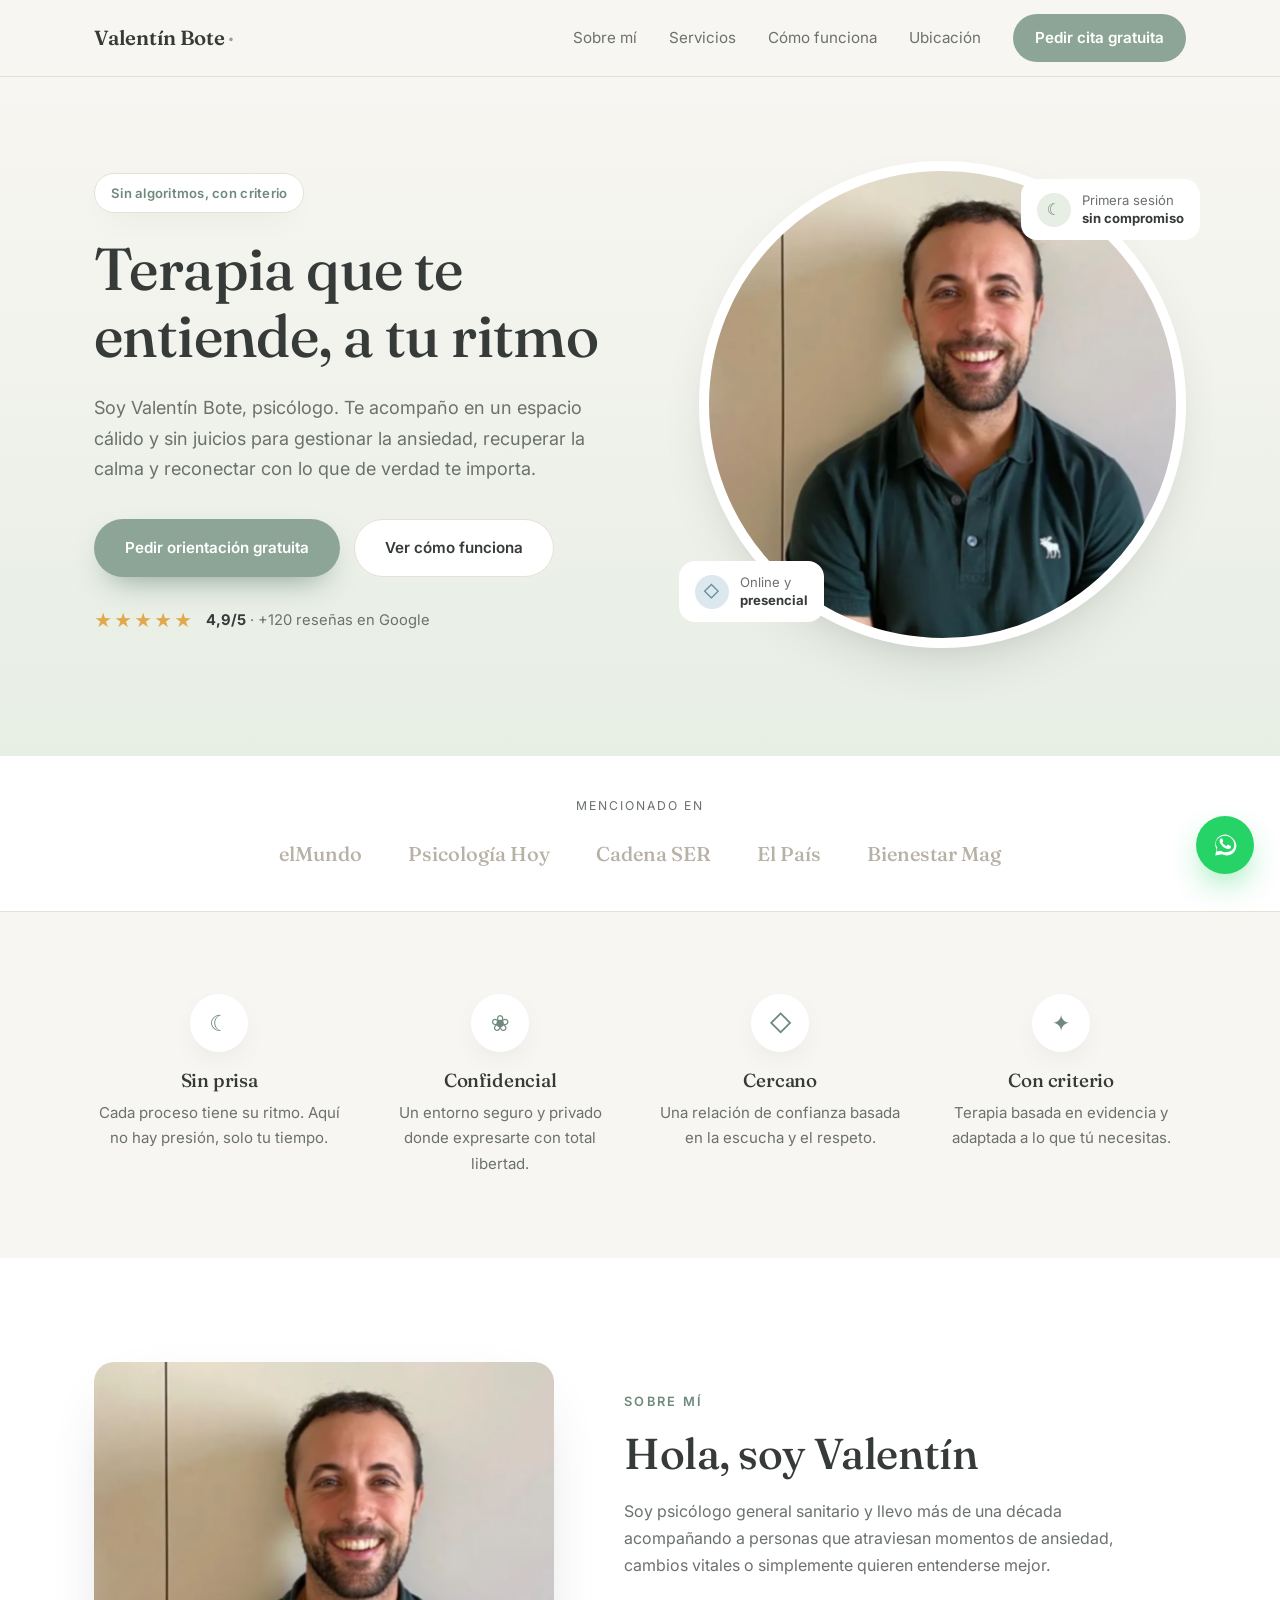
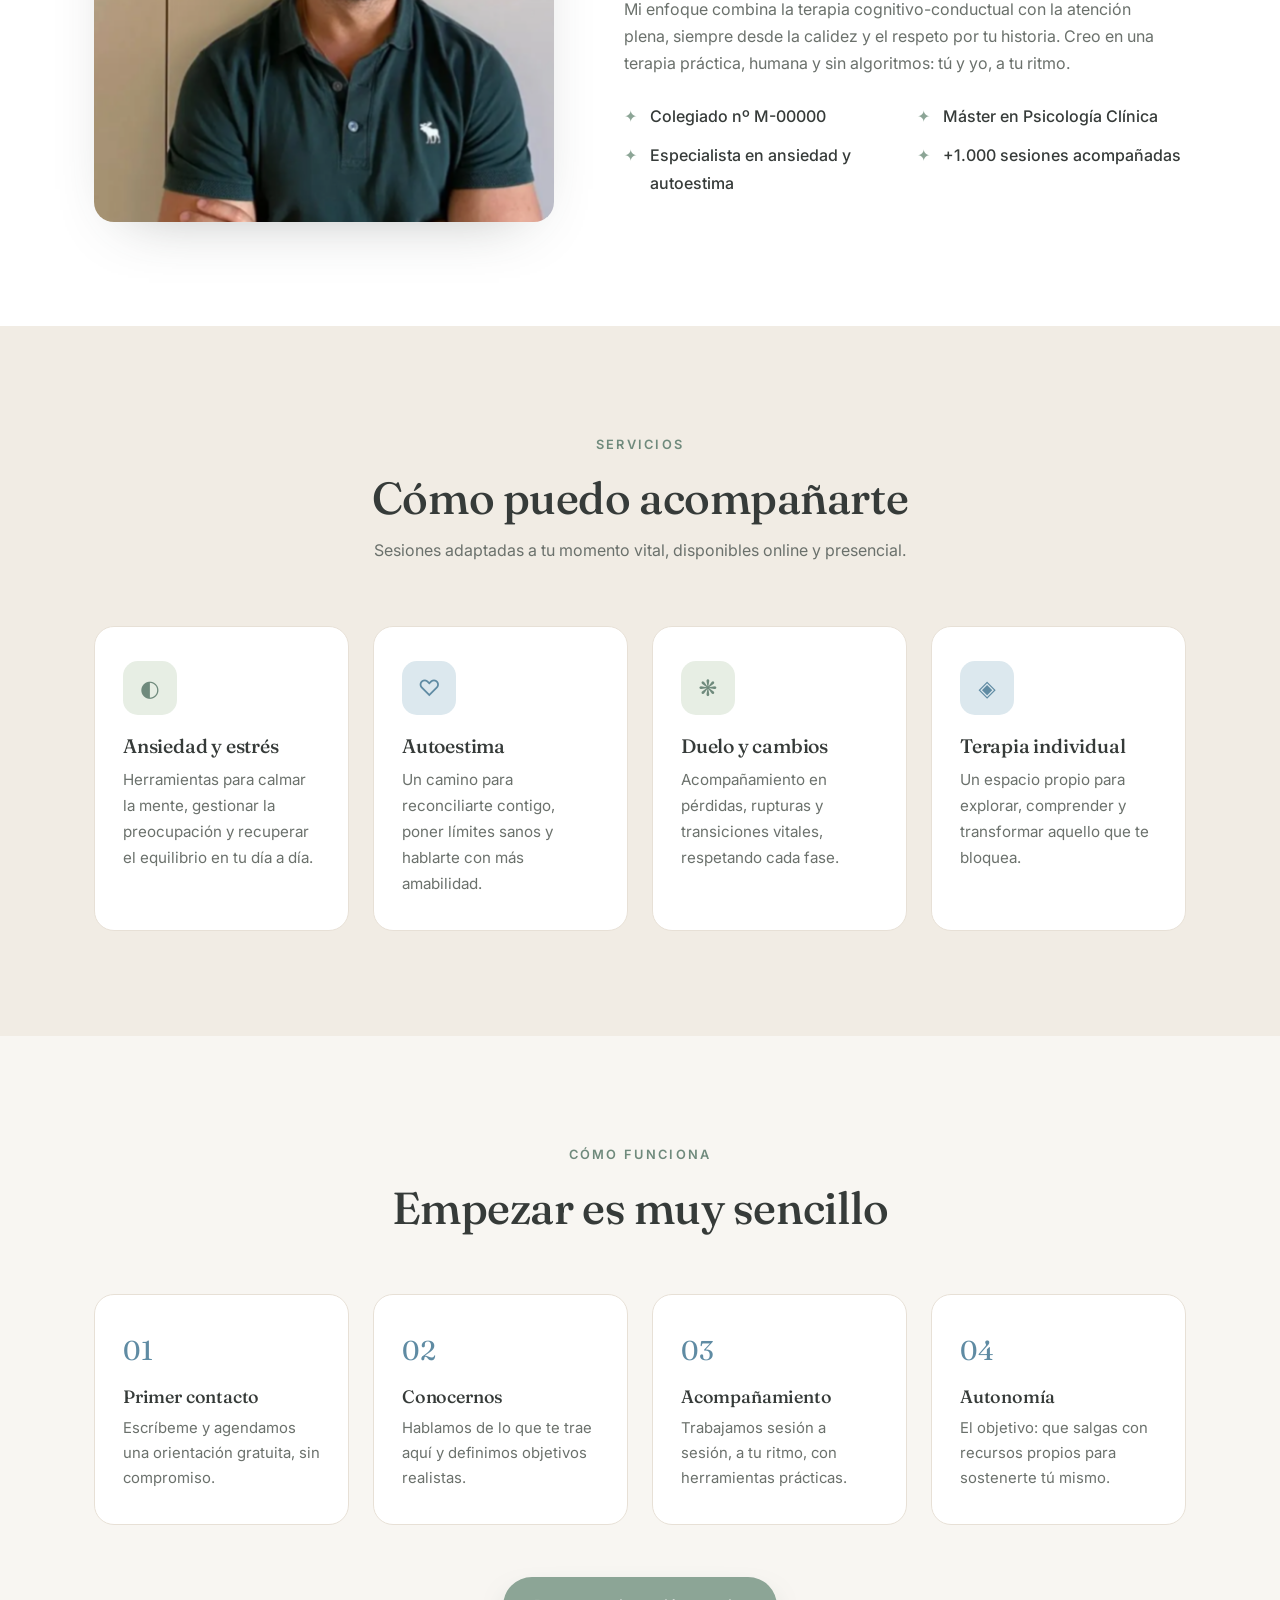
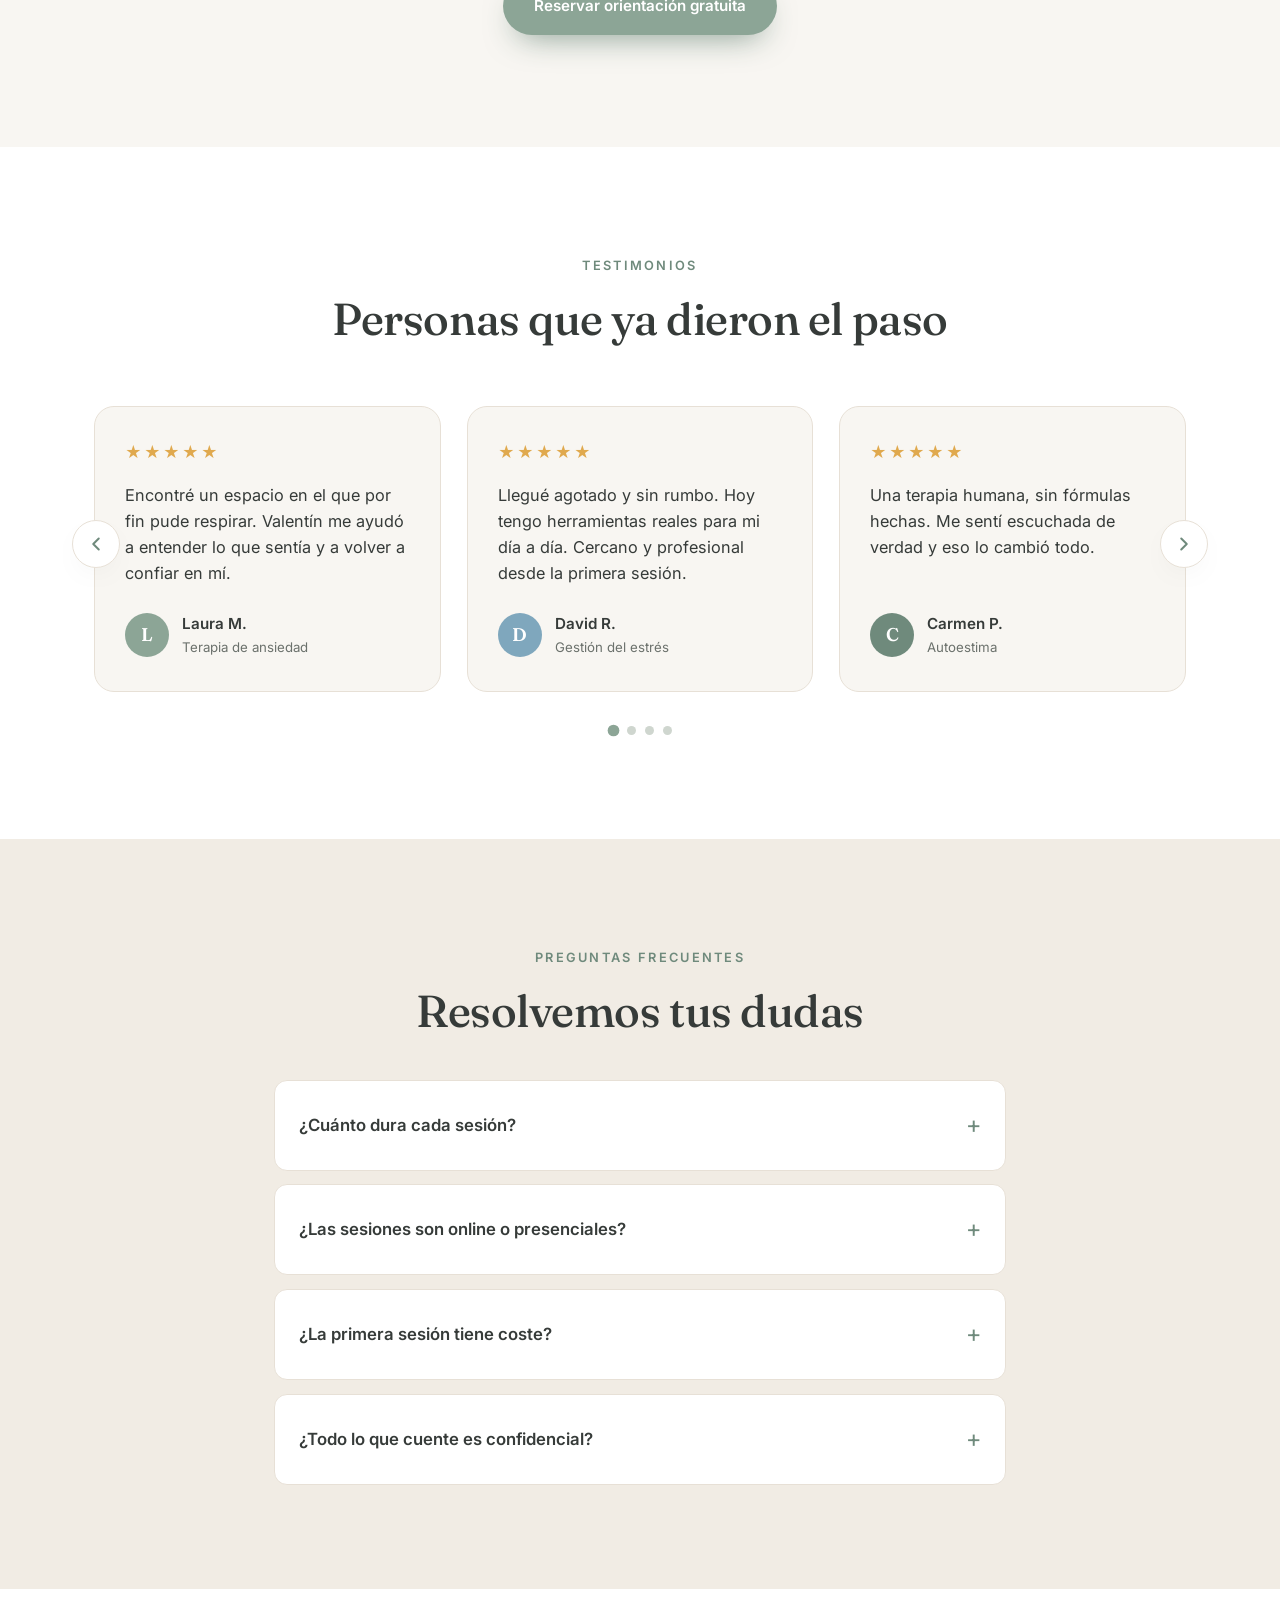
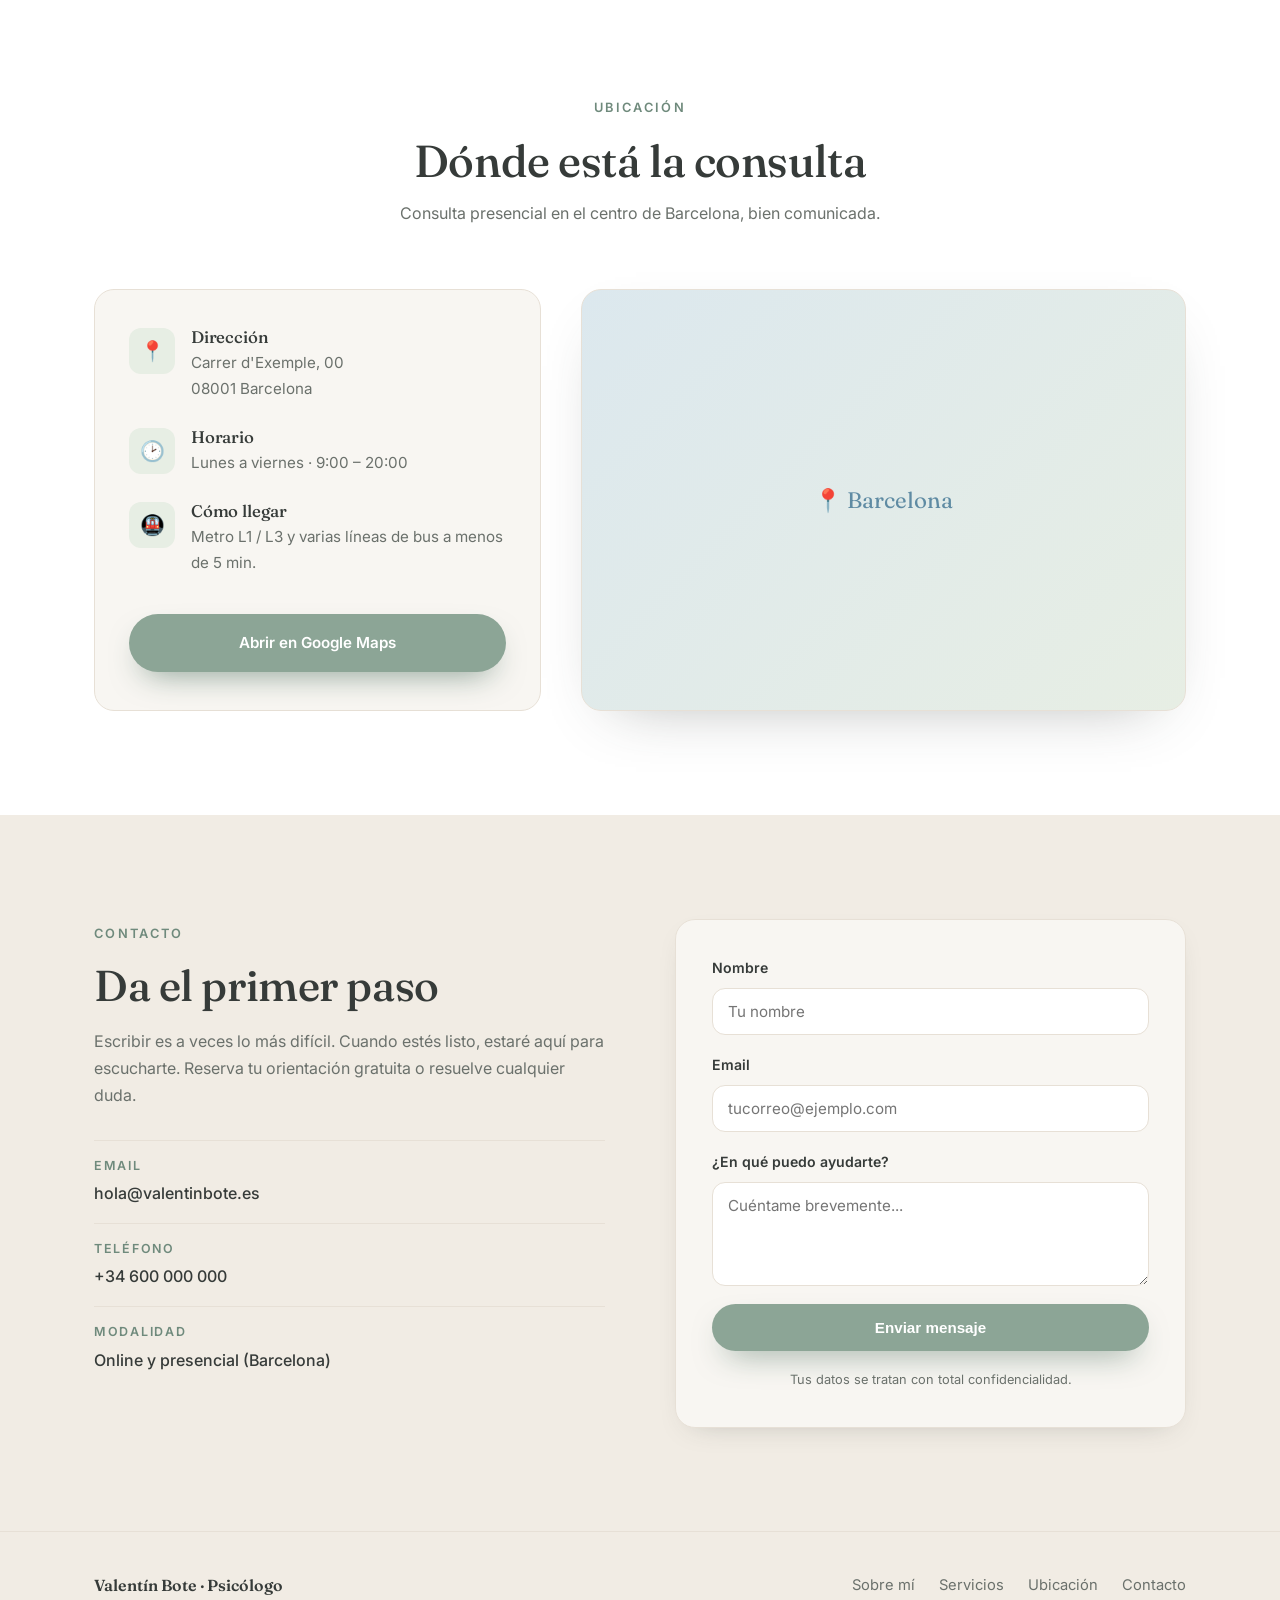
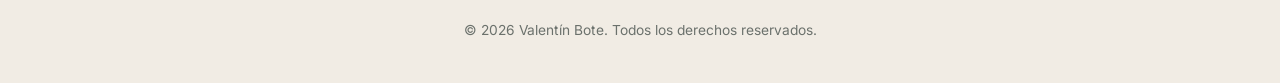
==== index.html @ 1ca92810 "Web de Valentin Bote (psicologo) - version responsive" ====
<!DOCTYPE html>
<html lang="es">
<head>
  <meta charset="UTF-8" />
  <meta name="viewport" content="width=device-width, initial-scale=1.0" />
  <title>Valentín Bote · Psicólogo</title>
  <meta name="description" content="Valentín Bote, psicólogo. Acompañamiento psicológico cálido, humano y sin algoritmos: terapia individual, ansiedad, autoestima y bienestar emocional. Online y presencial." />
  <link rel="preconnect" href="https://fonts.googleapis.com" />
  <link rel="preconnect" href="https://fonts.gstatic.com" crossorigin />
  <link href="https://fonts.googleapis.com/css2?family=Fraunces:opsz,wght@9..144,400;9..144,500;9..144,600&family=Inter:wght@300;400;500;600;700&display=swap" rel="stylesheet" />
  <link rel="stylesheet" href="styles.css" />
</head>
<body>

  <!-- ===== Navegación ===== -->
  <header class="nav">
    <div class="container nav__inner">
      <a href="#inicio" class="nav__logo">Valentín&nbsp;Bote<span>·</span></a>
      <nav class="nav__links" id="navLinks" aria-label="Navegación principal">
        <a href="#sobre-mi">Sobre mí</a>
        <a href="#servicios">Servicios</a>
        <a href="#proceso">Cómo funciona</a>
        <a href="#ubicacion">Ubicación</a>
        <a href="#contacto" class="nav__cta">Pedir cita gratuita</a>
      </nav>
      <button class="nav__toggle" id="navToggle" aria-label="Abrir menú" aria-expanded="false" aria-controls="navLinks">
        <span></span><span></span><span></span>
      </button>
    </div>
  </header>

  <main>

    <!-- ===== Hero ===== -->
    <section class="hero" id="inicio">
      <div class="container hero__inner">
        <div class="hero__text">
          <span class="pill">Sin algoritmos, con criterio</span>
          <h1>Terapia que te entiende, a tu ritmo</h1>
          <p class="lead">
            Soy Valentín Bote, psicólogo. Te acompaño en un espacio cálido y sin
            juicios para gestionar la ansiedad, recuperar la calma y reconectar
            con lo que de verdad te importa.
          </p>
          <div class="hero__actions">
            <a href="#contacto" class="btn btn--primary">Pedir orientación gratuita</a>
            <a href="#proceso" class="btn btn--ghost">Ver cómo funciona</a>
          </div>

          <div class="trust">
            <div class="trust__stars" aria-label="Valoración 5 sobre 5 en Google">
              ★★★★★
            </div>
            <p class="trust__text"><strong>4,9/5</strong> · +120 reseñas en Google</p>
          </div>
        </div>

        <div class="hero__media">
          <div class="hero__photo" role="img" aria-label="Retrato de Valentín Bote, psicólogo"></div>
          <div class="hero__card hero__card--top">
            <span class="hero__card-icon">☾</span>
            <span>Primera sesión<br /><strong>sin compromiso</strong></span>
          </div>
          <div class="hero__card hero__card--bottom">
            <span class="hero__card-icon">◇</span>
            <span>Online y<br /><strong>presencial</strong></span>
          </div>
        </div>
      </div>
    </section>

    <!-- ===== Barra de confianza ===== -->
    <section class="logos">
      <div class="container">
        <p class="logos__label">Mencionado en</p>
        <div class="logos__row" aria-label="Medios (provisional)">
          <span>elMundo</span>
          <span>Psicología&nbsp;Hoy</span>
          <span>Cadena&nbsp;SER</span>
          <span>El&nbsp;País</span>
          <span>Bienestar&nbsp;Mag</span>
        </div>
      </div>
    </section>

    <!-- ===== Valores ===== -->
    <section class="values">
      <div class="container values__grid">
        <div class="value">
          <span class="value__icon" aria-hidden="true">☾</span>
          <h3>Sin prisa</h3>
          <p>Cada proceso tiene su ritmo. Aquí no hay presión, solo tu tiempo.</p>
        </div>
        <div class="value">
          <span class="value__icon" aria-hidden="true">❀</span>
          <h3>Confidencial</h3>
          <p>Un entorno seguro y privado donde expresarte con total libertad.</p>
        </div>
        <div class="value">
          <span class="value__icon" aria-hidden="true">◇</span>
          <h3>Cercano</h3>
          <p>Una relación de confianza basada en la escucha y el respeto.</p>
        </div>
        <div class="value">
          <span class="value__icon" aria-hidden="true">✦</span>
          <h3>Con criterio</h3>
          <p>Terapia basada en evidencia y adaptada a lo que tú necesitas.</p>
        </div>
      </div>
    </section>

    <!-- ===== Sobre mí ===== -->
    <section class="about section" id="sobre-mi">
      <div class="container about__inner">
        <div class="about__media">
          <div class="about__photo" role="img" aria-label="Foto de Valentín Bote, psicólogo"></div>
        </div>
        <div class="about__text">
          <span class="eyebrow">Sobre mí</span>
          <h2>Hola, soy Valentín</h2>
          <p>
            Soy psicólogo general sanitario y llevo más de una década acompañando
            a personas que atraviesan momentos de ansiedad, cambios vitales o
            simplemente quieren entenderse mejor.
          </p>
          <p>
            Mi enfoque combina la terapia cognitivo-conductual con la atención
            plena, siempre desde la calidez y el respeto por tu historia. Creo en
            una terapia práctica, humana y sin algoritmos: tú y yo, a tu ritmo.
          </p>
          <ul class="about__creds">
            <li>Colegiado nº M-00000</li>
            <li>Máster en Psicología Clínica</li>
            <li>Especialista en ansiedad y autoestima</li>
            <li>+1.000 sesiones acompañadas</li>
          </ul>
        </div>
      </div>
    </section>

    <!-- ===== Servicios ===== -->
    <section class="services section" id="servicios">
      <div class="container">
        <div class="section__head">
          <span class="eyebrow">Servicios</span>
          <h2>Cómo puedo acompañarte</h2>
          <p class="section__sub">
            Sesiones adaptadas a tu momento vital, disponibles online y presencial.
          </p>
        </div>

        <div class="services__grid">
          <article class="card">
            <span class="card__icon" aria-hidden="true">◐</span>
            <h3>Ansiedad y estrés</h3>
            <p>Herramientas para calmar la mente, gestionar la preocupación y recuperar el equilibrio en tu día a día.</p>
          </article>
          <article class="card">
            <span class="card__icon" aria-hidden="true">♡</span>
            <h3>Autoestima</h3>
            <p>Un camino para reconciliarte contigo, poner límites sanos y hablarte con más amabilidad.</p>
          </article>
          <article class="card">
            <span class="card__icon" aria-hidden="true">❋</span>
            <h3>Duelo y cambios</h3>
            <p>Acompañamiento en pérdidas, rupturas y transiciones vitales, respetando cada fase.</p>
          </article>
          <article class="card">
            <span class="card__icon" aria-hidden="true">◈</span>
            <h3>Terapia individual</h3>
            <p>Un espacio propio para explorar, comprender y transformar aquello que te bloquea.</p>
          </article>
        </div>
      </div>
    </section>

    <!-- ===== Proceso ===== -->
    <section class="process section" id="proceso">
      <div class="container">
        <div class="section__head">
          <span class="eyebrow">Cómo funciona</span>
          <h2>Empezar es muy sencillo</h2>
        </div>
        <ol class="steps">
          <li class="step">
            <span class="step__num">01</span>
            <h3>Primer contacto</h3>
            <p>Escríbeme y agendamos una orientación gratuita, sin compromiso.</p>
          </li>
          <li class="step">
            <span class="step__num">02</span>
            <h3>Conocernos</h3>
            <p>Hablamos de lo que te trae aquí y definimos objetivos realistas.</p>
          </li>
          <li class="step">
            <span class="step__num">03</span>
            <h3>Acompañamiento</h3>
            <p>Trabajamos sesión a sesión, a tu ritmo, con herramientas prácticas.</p>
          </li>
          <li class="step">
            <span class="step__num">04</span>
            <h3>Autonomía</h3>
            <p>El objetivo: que salgas con recursos propios para sostenerte tú mismo.</p>
          </li>
        </ol>
        <div class="process__cta">
          <a href="#contacto" class="btn btn--primary">Reservar orientación gratuita</a>
        </div>
      </div>
    </section>

    <!-- ===== Testimonios ===== -->
    <section class="testimonials section" id="testimonios">
      <div class="container">
        <div class="section__head">
          <span class="eyebrow">Testimonios</span>
          <h2>Personas que ya dieron el paso</h2>
        </div>
        <div class="carousel" id="reviews">
          <button class="carousel__arrow carousel__arrow--prev" aria-label="Reseña anterior">
            <svg viewBox="0 0 24 24" width="22" height="22" fill="none" stroke="currentColor" stroke-width="2.2" stroke-linecap="round" stroke-linejoin="round"><path d="M15 18l-6-6 6-6"/></svg>
          </button>

          <div class="carousel__viewport">
            <div class="carousel__track" id="reviewsTrack">
              <figure class="quote-card">
                <div class="quote-card__stars">★★★★★</div>
                <blockquote>Encontré un espacio en el que por fin pude respirar. Valentín me ayudó a entender lo que sentía y a volver a confiar en mí.</blockquote>
                <figcaption>
                  <span class="avatar" aria-hidden="true">L</span>
                  <span>Laura M.<small>Terapia de ansiedad</small></span>
                </figcaption>
              </figure>
              <figure class="quote-card">
                <div class="quote-card__stars">★★★★★</div>
                <blockquote>Llegué agotado y sin rumbo. Hoy tengo herramientas reales para mi día a día. Cercano y profesional desde la primera sesión.</blockquote>
                <figcaption>
                  <span class="avatar" aria-hidden="true">D</span>
                  <span>David R.<small>Gestión del estrés</small></span>
                </figcaption>
              </figure>
              <figure class="quote-card">
                <div class="quote-card__stars">★★★★★</div>
                <blockquote>Una terapia humana, sin fórmulas hechas. Me sentí escuchada de verdad y eso lo cambió todo.</blockquote>
                <figcaption>
                  <span class="avatar" aria-hidden="true">C</span>
                  <span>Carmen P.<small>Autoestima</small></span>
                </figcaption>
              </figure>
              <figure class="quote-card">
                <div class="quote-card__stars">★★★★★</div>
                <blockquote>Después de meses dándole vueltas, por fin entendí de dónde venía mi malestar. Un trato muy cercano y sin juicios.</blockquote>
                <figcaption>
                  <span class="avatar" aria-hidden="true">M</span>
                  <span>Marta S.<small>Duelo y cambios</small></span>
                </figcaption>
              </figure>
              <figure class="quote-card">
                <div class="quote-card__stars">★★★★★</div>
                <blockquote>Valentín me dio herramientas concretas para gestionar la ansiedad en el trabajo. Noté el cambio en pocas semanas.</blockquote>
                <figcaption>
                  <span class="avatar" aria-hidden="true">J</span>
                  <span>Javier T.<small>Ansiedad laboral</small></span>
                </figcaption>
              </figure>
              <figure class="quote-card">
                <div class="quote-card__stars">★★★★★</div>
                <blockquote>Recomendable al 100%. Profesional, empático y muy claro. Salgo de cada sesión con algo útil en lo que trabajar.</blockquote>
                <figcaption>
                  <span class="avatar" aria-hidden="true">N</span>
                  <span>Nuria B.<small>Autoestima</small></span>
                </figcaption>
              </figure>
            </div>
          </div>

          <button class="carousel__arrow carousel__arrow--next" aria-label="Reseña siguiente">
            <svg viewBox="0 0 24 24" width="22" height="22" fill="none" stroke="currentColor" stroke-width="2.2" stroke-linecap="round" stroke-linejoin="round"><path d="M9 18l6-6-6-6"/></svg>
          </button>

          <div class="carousel__dots" id="reviewsDots" aria-hidden="true"></div>
        </div>
      </div>
    </section>

    <!-- ===== FAQ ===== -->
    <section class="faq section" id="faq">
      <div class="container faq__inner">
        <div class="section__head faq__head">
          <span class="eyebrow">Preguntas frecuentes</span>
          <h2>Resolvemos tus dudas</h2>
        </div>
        <div class="faq__list">
          <details class="faq__item">
            <summary>¿Cuánto dura cada sesión?</summary>
            <p>Cada sesión dura aproximadamente 50 minutos. La frecuencia la ajustamos juntos según tu proceso, normalmente semanal o quincenal.</p>
          </details>
          <details class="faq__item">
            <summary>¿Las sesiones son online o presenciales?</summary>
            <p>Ambas. Puedes elegir sesiones por videollamada desde donde estés o acudir a consulta presencial en Barcelona.</p>
          </details>
          <details class="faq__item">
            <summary>¿La primera sesión tiene coste?</summary>
            <p>No. La primera toma de contacto es una orientación gratuita y sin compromiso, para conocernos y ver cómo puedo ayudarte.</p>
          </details>
          <details class="faq__item">
            <summary>¿Todo lo que cuente es confidencial?</summary>
            <p>Absolutamente. Todo lo que compartas está protegido por el secreto profesional y la normativa de protección de datos.</p>
          </details>
        </div>
      </div>
    </section>

    <!-- ===== Ubicación ===== -->
    <section class="location section" id="ubicacion">
      <div class="container">
        <div class="section__head">
          <span class="eyebrow">Ubicación</span>
          <h2>Dónde está la consulta</h2>
          <p class="section__sub">Consulta presencial en el centro de Barcelona, bien comunicada.</p>
        </div>

        <div class="location__inner">
          <div class="location__info">
            <div class="location__row">
              <span class="location__icon" aria-hidden="true">📍</span>
              <div>
                <h3>Dirección</h3>
                <p>Carrer d'Exemple, 00<br />08001 Barcelona</p>
              </div>
            </div>
            <div class="location__row">
              <span class="location__icon" aria-hidden="true">🕑</span>
              <div>
                <h3>Horario</h3>
                <p>Lunes a viernes · 9:00 – 20:00</p>
              </div>
            </div>
            <div class="location__row">
              <span class="location__icon" aria-hidden="true">🚇</span>
              <div>
                <h3>Cómo llegar</h3>
                <p>Metro L1 / L3 y varias líneas de bus a menos de 5 min.</p>
              </div>
            </div>
            <a class="btn btn--primary" href="https://www.google.com/maps/search/?api=1&query=Barcelona,+Espa%C3%B1a" target="_blank" rel="noopener">Abrir en Google Maps</a>
          </div>

          <div class="location__map">
            <span class="location__map-fallback" aria-hidden="true">📍 Barcelona</span>
            <iframe
              title="Mapa de la ubicación de la consulta en Barcelona"
              src="https://www.google.com/maps?q=Barcelona%2C+Espa%C3%B1a&z=14&hl=es&output=embed"
              loading="lazy"
              referrerpolicy="no-referrer-when-downgrade"
              allowfullscreen></iframe>
          </div>
        </div>
      </div>
    </section>

    <!-- ===== Contacto ===== -->
    <section class="contact section" id="contacto">
      <div class="container contact__inner">
        <div class="contact__text">
          <span class="eyebrow">Contacto</span>
          <h2>Da el primer paso</h2>
          <p>
            Escribir es a veces lo más difícil. Cuando estés listo, estaré aquí
            para escucharte. Reserva tu orientación gratuita o resuelve cualquier duda.
          </p>
          <ul class="contact__list">
            <li><span>Email</span> hola@valentinbote.es</li>
            <li><span>Teléfono</span> +34 600 000 000</li>
            <li><span>Modalidad</span> Online y presencial (Barcelona)</li>
          </ul>
        </div>

        <form class="contact__form" onsubmit="return false;">
          <label>
            Nombre
            <input type="text" name="nombre" placeholder="Tu nombre" />
          </label>
          <label>
            Email
            <input type="email" name="email" placeholder="tucorreo@ejemplo.com" />
          </label>
          <label>
            ¿En qué puedo ayudarte?
            <textarea name="mensaje" rows="4" placeholder="Cuéntame brevemente..."></textarea>
          </label>
          <button type="submit" class="btn btn--primary btn--full">Enviar mensaje</button>
          <p class="contact__privacy">Tus datos se tratan con total confidencialidad.</p>
        </form>
      </div>
    </section>

  </main>

  <!-- ===== Footer ===== -->
  <footer class="footer">
    <div class="container footer__inner">
      <span class="footer__logo">Valentín Bote · Psicólogo</span>
      <nav class="footer__links">
        <a href="#sobre-mi">Sobre mí</a>
        <a href="#servicios">Servicios</a>
        <a href="#ubicacion">Ubicación</a>
        <a href="#contacto">Contacto</a>
      </nav>
      <p class="footer__copy">© 2026 Valentín Bote. Todos los derechos reservados.</p>
    </div>
  </footer>

  <!-- ===== Botón flotante WhatsApp ===== -->
  <a href="#contacto" class="wa" aria-label="Escríbeme por WhatsApp">
    <svg viewBox="0 0 32 32" width="26" height="26" aria-hidden="true" fill="currentColor">
      <path d="M16 3C9.4 3 4 8.4 4 15c0 2.1.6 4.2 1.6 6L4 29l8.2-1.5c1.7.9 3.7 1.4 5.8 1.4 6.6 0 12-5.4 12-12S22.6 3 16 3zm0 21.8c-1.8 0-3.6-.5-5.1-1.4l-.4-.2-4.9.9.9-4.8-.3-.4c-1-1.6-1.5-3.4-1.5-5.3C4.6 9.7 9.7 4.6 16 4.6S27.4 9.7 27.4 16 22.3 24.8 16 24.8zm6.3-8.1c-.3-.2-2-1-2.3-1.1-.3-.1-.5-.2-.8.2-.2.3-.9 1.1-1.1 1.3-.2.2-.4.3-.7.1-.3-.2-1.4-.5-2.7-1.7-1-.9-1.7-2-1.9-2.3-.2-.3 0-.5.1-.7l.5-.6c.2-.2.2-.3.3-.5.1-.2 0-.4 0-.6l-1-2.4c-.3-.6-.5-.5-.7-.5h-.6c-.2 0-.6.1-.9.4-.3.3-1.2 1.2-1.2 2.9s1.2 3.3 1.4 3.6c.2.2 2.5 3.8 6 5.3.8.4 1.5.6 2 .7.8.3 1.6.2 2.2.1.7-.1 2-.8 2.3-1.6.3-.8.3-1.5.2-1.6-.1-.2-.3-.2-.6-.4z"/>
    </svg>
  </a>

  <script src="script.js"></script>
</body>
</html>
---- styles.css ----
/* ===== Variables · Paleta pastel serena (salvia + azul) ===== */
:root {
  --cream:      #f8f6f2;   /* fondo cálido */
  --cream-2:    #f1ece4;   /* fondo alterno */
  --white:      #ffffff;

  --sage:       #8ca596;   /* verde salvia (acento cálido) */
  --sage-deep:  #6f8a7c;
  --sage-soft:  #e7eee4;

  --blue:       #7fa7bd;   /* azul sereno (confianza) */
  --blue-deep:  #5f8ba3;
  --blue-soft:  #dce8ee;
  --lavender:   #e3dcea;

  --ink:        #363b39;   /* texto principal */
  --ink-soft:   #6b716c;   /* texto secundario */
  --line:       #e7e0d6;   /* bordes */
  --gold:       #e0a94e;   /* estrellas */

  --radius:     20px;
  --radius-sm:  13px;
  --shadow:     0 22px 60px -34px rgba(54, 59, 57, 0.42);
  --shadow-sm:  0 10px 30px -18px rgba(54, 59, 57, 0.35);
  --max:        1140px;
}

/* ===== Reset ===== */
* { margin: 0; padding: 0; box-sizing: border-box; }
html { scroll-behavior: smooth; overflow-x: clip; }

body {
  font-family: "Inter", system-ui, sans-serif;
  color: var(--ink);
  background: var(--cream);
  line-height: 1.7;
  -webkit-font-smoothing: antialiased;
  overflow-x: clip; /* red de seguridad contra micro-desbordamientos */
}

/* Evita que los hijos de grids/flex impongan un ancho mínimo intrínseco */
.hero__inner > *, .about__inner > *, .contact__inner > *,
.location__inner > *, .services__grid > *, .values__grid > *,
.steps > * { min-width: 0; }

/* Imágenes y multimedia nunca desbordan */
img, svg, iframe, video { max-width: 100%; }

h1, h2, h3 {
  font-family: "Fraunces", Georgia, serif;
  font-weight: 500;
  line-height: 1.14;
  letter-spacing: -0.01em;
  color: var(--ink);
}

a { color: inherit; text-decoration: none; }

.container { width: 100%; max-width: var(--max); margin: 0 auto; padding: 0 24px; }
.section { padding: 104px 0; }

.eyebrow {
  display: inline-block;
  font-size: 0.8rem;
  letter-spacing: 0.18em;
  text-transform: uppercase;
  color: var(--sage-deep);
  font-weight: 600;
  margin-bottom: 16px;
}

.pill {
  display: inline-block;
  background: var(--white);
  border: 1px solid var(--line);
  color: var(--sage-deep);
  font-size: 0.82rem;
  font-weight: 600;
  letter-spacing: 0.02em;
  padding: 8px 16px;
  border-radius: 999px;
  margin-bottom: 22px;
  box-shadow: var(--shadow-sm);
}

.section__head { max-width: 640px; margin: 0 auto 62px; text-align: center; }
.section__head h2 { font-size: clamp(2rem, 4vw, 2.8rem); }
.section__sub { color: var(--ink-soft); margin-top: 14px; }

/* ===== Botones ===== */
.btn {
  display: inline-block;
  padding: 15px 30px;
  border-radius: 999px;
  font-weight: 600;
  font-size: 0.95rem;
  transition: transform 0.25s ease, background 0.25s ease, box-shadow 0.25s ease;
  cursor: pointer;
  border: 1px solid transparent;
}
.btn--primary {
  background: var(--sage);
  color: var(--white);
  box-shadow: 0 14px 32px -14px rgba(111, 138, 124, 0.9);
}
.btn--primary:hover { background: var(--sage-deep); transform: translateY(-2px); }
.btn--ghost { background: var(--white); border-color: var(--line); color: var(--ink); }
.btn--ghost:hover { border-color: var(--sage); color: var(--sage-deep); transform: translateY(-2px); }
.btn--full { width: 100%; border: none; }

/* ===== Navegación ===== */
.nav {
  position: sticky; top: 0; z-index: 50;
  background: rgba(248, 246, 242, 0.85);
  backdrop-filter: blur(12px);
  border-bottom: 1px solid var(--line);
}
.nav__inner { display: flex; align-items: center; justify-content: space-between; height: 76px; }
.nav__logo { font-family: "Fraunces", serif; font-size: 1.28rem; font-weight: 600; }
.nav__logo span { color: var(--sage); margin-left: 3px; }
.nav__links { display: flex; align-items: center; gap: 32px; }
.nav__links a { font-size: 0.95rem; color: var(--ink-soft); transition: color 0.2s; }
.nav__links a:hover { color: var(--ink); }
.nav__cta {
  background: var(--sage); color: var(--white) !important;
  padding: 11px 22px; border-radius: 999px; font-weight: 600;
  white-space: nowrap;
}
.nav__cta:hover { background: var(--sage-deep); }

/* Botón hamburguesa (oculto en escritorio) */
.nav__toggle {
  display: none;
  flex-direction: column; justify-content: center; gap: 5px;
  width: 44px; height: 44px; padding: 0;
  background: transparent; border: none; cursor: pointer;
}
.nav__toggle span {
  display: block; width: 24px; height: 2px; margin: 0 auto;
  background: var(--ink); border-radius: 2px;
  transition: transform 0.3s ease, opacity 0.2s ease;
}
.nav__toggle[aria-expanded="true"] span:nth-child(1) { transform: translateY(7px) rotate(45deg); }
.nav__toggle[aria-expanded="true"] span:nth-child(2) { opacity: 0; }
.nav__toggle[aria-expanded="true"] span:nth-child(3) { transform: translateY(-7px) rotate(-45deg); }

/* ===== Hero ===== */
.hero {
  background: linear-gradient(180deg, var(--cream) 0%, var(--sage-soft) 100%);
  padding: 84px 0 108px;
}
.hero__inner {
  display: grid; grid-template-columns: 1.05fr 0.95fr;
  gap: 66px; align-items: center;
}
.hero__text h1 { font-size: clamp(2.4rem, 5vw, 3.7rem); margin-bottom: 22px; }
.lead { font-size: 1.13rem; color: var(--ink-soft); max-width: 30em; }
.hero__actions { display: flex; gap: 14px; margin: 34px 0 30px; flex-wrap: wrap; }

.trust { display: flex; align-items: center; gap: 12px; flex-wrap: wrap; }
.trust__stars { color: var(--gold); font-size: 1.1rem; letter-spacing: 2px; }
.trust__text { font-size: 0.92rem; color: var(--ink-soft); }
.trust__text strong { color: var(--ink); }

.hero__media { position: relative; }
.hero__photo {
  border-radius: 50%;
  overflow: hidden;
  box-shadow: var(--shadow);
  aspect-ratio: 1 / 1;
  border: 10px solid var(--white);
  /* La foto se recorta para mostrar solo a la persona (centro-superior). */
  /* Si el archivo aún no existe, se ve el degradado de reserva. */
  background:
    url('assets/valentin-hero.png') center center / cover no-repeat,
    linear-gradient(135deg, #e7eee4, #d6e2e6);
}

.hero__card {
  position: absolute;
  background: var(--white);
  border-radius: 16px;
  padding: 13px 16px;
  box-shadow: var(--shadow);
  display: flex; align-items: center; gap: 11px;
  font-size: 0.82rem; line-height: 1.35; color: var(--ink-soft);
}
.hero__card strong { color: var(--ink); }
.hero__card-icon {
  display: inline-flex; align-items: center; justify-content: center;
  width: 34px; height: 34px; border-radius: 50%;
  background: var(--sage-soft); color: var(--sage-deep); font-size: 1rem;
}
.hero__card--top { top: 18px; right: -14px; }
.hero__card--bottom { bottom: 26px; left: -20px; }
.hero__card--bottom .hero__card-icon { background: var(--blue-soft); color: var(--blue-deep); }

/* ===== Barra de medios ===== */
.logos { background: var(--white); padding: 40px 0; border-bottom: 1px solid var(--line); }
.logos__label {
  text-align: center; font-size: 0.76rem; letter-spacing: 0.16em;
  text-transform: uppercase; color: var(--ink-soft); margin-bottom: 20px;
}
.logos__row {
  display: flex; justify-content: center; align-items: center;
  gap: 46px; flex-wrap: wrap;
  font-family: "Fraunces", serif; font-size: 1.25rem; font-weight: 500;
  color: #b7b1a6;
}

/* ===== Valores ===== */
.values { background: var(--cream); padding: 82px 0; }
.values__grid { display: grid; grid-template-columns: repeat(4, 1fr); gap: 30px; }
.value { text-align: center; }
.value__icon {
  display: inline-flex; align-items: center; justify-content: center;
  width: 58px; height: 58px; border-radius: 50%;
  background: var(--white); box-shadow: var(--shadow-sm);
  color: var(--sage-deep); font-size: 1.4rem; margin-bottom: 18px;
}
.value h3 { font-size: 1.18rem; margin-bottom: 8px; }
.value p { color: var(--ink-soft); font-size: 0.94rem; }

/* ===== Sobre mí ===== */
.about { background: var(--white); }
.about__inner { display: grid; grid-template-columns: 0.9fr 1.1fr; gap: 70px; align-items: center; }
.about__photo {
  border-radius: var(--radius); overflow: hidden;
  box-shadow: var(--shadow); aspect-ratio: 1 / 1;
  background:
    url('assets/valentin-hero.png') center center / cover no-repeat,
    linear-gradient(135deg, #dce8ea, #e3dcea);
}
.about__text h2 { font-size: clamp(2rem, 4vw, 2.7rem); margin-bottom: 20px; }
.about__text p { color: var(--ink-soft); margin-bottom: 16px; max-width: 34em; }
.about__creds { list-style: none; margin-top: 26px; display: grid; grid-template-columns: repeat(2, 1fr); gap: 12px 24px; }
.about__creds li { padding-left: 26px; position: relative; font-weight: 500; }
.about__creds li::before { content: "✦"; position: absolute; left: 0; color: var(--sage); }

/* ===== Servicios ===== */
.services { background: var(--cream-2); }
.services__grid { display: grid; grid-template-columns: repeat(4, 1fr); gap: 24px; }
.card {
  background: var(--white); border-radius: var(--radius);
  padding: 34px 28px; border: 1px solid var(--line);
  transition: transform 0.28s ease, box-shadow 0.28s ease;
}
.card:hover { transform: translateY(-6px); box-shadow: var(--shadow); }
.card__icon {
  display: inline-flex; align-items: center; justify-content: center;
  width: 54px; height: 54px; border-radius: 15px;
  background: var(--sage-soft); color: var(--sage-deep);
  font-size: 1.4rem; margin-bottom: 20px;
}
.card:nth-child(2n) .card__icon { background: var(--blue-soft); color: var(--blue-deep); }
.card h3 { font-size: 1.22rem; margin-bottom: 10px; }
.card p { color: var(--ink-soft); font-size: 0.95rem; }

/* ===== Proceso ===== */
.process { background: var(--cream); }
.steps { list-style: none; display: grid; grid-template-columns: repeat(4, 1fr); gap: 24px; }
.step {
  background: var(--white); border-radius: var(--radius);
  padding: 32px 28px; border: 1px solid var(--line); position: relative;
}
.step__num { font-family: "Fraunces", serif; font-size: 1.7rem; color: var(--blue-deep); display: block; margin-bottom: 14px; }
.step h3 { font-size: 1.12rem; margin-bottom: 8px; }
.step p { color: var(--ink-soft); font-size: 0.93rem; }
.process__cta { text-align: center; margin-top: 52px; }

/* ===== Testimonios (carrusel) ===== */
.testimonials { background: var(--white); }

.carousel { position: relative; }
.carousel__viewport { overflow: hidden; }
.carousel__track {
  display: flex;
  gap: 26px;
  transition: transform 0.55s cubic-bezier(0.22, 1, 0.36, 1);
  will-change: transform;
}
/* 3 tarjetas visibles en escritorio */
.carousel__track .quote-card { flex: 0 0 calc((100% - 2 * 26px) / 3); }

/* Flechas laterales */
.carousel__arrow {
  position: absolute; top: 42%; transform: translateY(-50%);
  z-index: 3;
  width: 48px; height: 48px; border-radius: 50%;
  background: var(--white); border: 1px solid var(--line);
  color: var(--sage-deep); cursor: pointer;
  display: flex; align-items: center; justify-content: center;
  box-shadow: var(--shadow-sm);
  transition: transform 0.2s ease, background 0.2s ease, opacity 0.2s ease, color 0.2s ease;
}
.carousel__arrow:hover { background: var(--sage); color: var(--white); transform: translateY(-50%) scale(1.06); }
.carousel__arrow--prev { left: -22px; }
.carousel__arrow--next { right: -22px; }
.carousel__arrow:disabled { opacity: 0.35; cursor: default; }
.carousel__arrow:disabled:hover { background: var(--white); color: var(--sage-deep); transform: translateY(-50%); }

/* Puntos de posición */
.carousel__dots { display: flex; justify-content: center; gap: 9px; margin-top: 34px; }
.carousel__dots button {
  width: 9px; height: 9px; padding: 0; border: none; border-radius: 50%;
  background: #cfd6cf; cursor: pointer; transition: background 0.25s ease, transform 0.25s ease;
}
.carousel__dots button.is-active { background: var(--sage); transform: scale(1.3); }

.quote-card {
  background: var(--cream); border: 1px solid var(--line);
  border-radius: var(--radius); padding: 32px 30px;
  display: flex; flex-direction: column;
}
.quote-card__stars { color: var(--gold); letter-spacing: 2px; margin-bottom: 16px; }
.quote-card blockquote {
  font-size: 1.02rem; color: var(--ink); line-height: 1.6;
  margin-bottom: 24px; flex: 1;
}
.quote-card figcaption { display: flex; align-items: center; gap: 13px; font-weight: 600; font-size: 0.95rem; }
.quote-card small { display: block; font-weight: 400; color: var(--ink-soft); font-size: 0.83rem; }
.avatar {
  display: inline-flex; align-items: center; justify-content: center;
  width: 44px; height: 44px; border-radius: 50%;
  background: var(--sage); color: var(--white);
  font-family: "Fraunces", serif; font-size: 1.15rem;
}
.quote-card:nth-child(3n+2) .avatar { background: var(--blue); }
.quote-card:nth-child(3n)   .avatar { background: var(--sage-deep); }

/* ===== FAQ ===== */
.faq { background: var(--cream-2); }
.faq__inner { max-width: 780px; margin: 0 auto; }
.faq__head { margin-bottom: 44px; }
.faq__list { display: grid; gap: 14px; }
.faq__item {
  background: var(--white); border: 1px solid var(--line);
  border-radius: var(--radius-sm); padding: 4px 24px;
  transition: box-shadow 0.25s ease;
}
.faq__item[open] { box-shadow: var(--shadow-sm); }
.faq__item summary {
  list-style: none; cursor: pointer;
  padding: 20px 0; font-weight: 600; font-size: 1.05rem;
  display: flex; align-items: center; justify-content: space-between; gap: 16px;
}
.faq__item summary::-webkit-details-marker { display: none; }
.faq__item summary::after {
  content: "+"; font-size: 1.5rem; color: var(--sage-deep);
  font-weight: 400; transition: transform 0.25s ease;
}
.faq__item[open] summary::after { transform: rotate(45deg); }
.faq__item p { color: var(--ink-soft); padding: 0 0 22px; margin: 0; max-width: 60ch; }

/* ===== Ubicación ===== */
.location { background: var(--white); }
.location__inner {
  display: grid; grid-template-columns: 0.85fr 1.15fr;
  gap: 40px; align-items: stretch;
}
.location__info {
  background: var(--cream); border: 1px solid var(--line);
  border-radius: var(--radius); padding: 38px 34px;
  display: flex; flex-direction: column; gap: 26px;
}
.location__row { display: flex; align-items: flex-start; gap: 16px; }
.location__icon {
  flex-shrink: 0;
  display: inline-flex; align-items: center; justify-content: center;
  width: 46px; height: 46px; border-radius: 12px;
  background: var(--sage-soft); font-size: 1.25rem;
}
.location__row h3 { font-size: 1.05rem; margin-bottom: 3px; }
.location__row p { color: var(--ink-soft); font-size: 0.95rem; }
.location__info .btn { margin-top: auto; text-align: center; }

.location__map {
  position: relative;
  border-radius: var(--radius); overflow: hidden;
  box-shadow: var(--shadow); min-height: 420px;
  border: 1px solid var(--line);
  background: linear-gradient(135deg, var(--blue-soft), var(--sage-soft));
}
/* Texto de reserva que se ve si el mapa aún no ha cargado */
.location__map-fallback {
  position: absolute; inset: 0; z-index: 0;
  display: flex; align-items: center; justify-content: center;
  font-family: "Fraunces", serif; font-size: 1.4rem; color: var(--blue-deep);
}
.location__map iframe {
  position: relative; z-index: 1;
  width: 100%; height: 100%; min-height: 420px; border: 0; display: block;
}

/* ===== Contacto ===== */
.contact { background: var(--cream-2); }
.contact__inner { display: grid; grid-template-columns: 1fr 1fr; gap: 70px; align-items: start; }
.contact__text h2 { font-size: clamp(2rem, 4vw, 2.7rem); margin-bottom: 18px; }
.contact__text p { color: var(--ink-soft); max-width: 32em; }
.contact__list { list-style: none; margin-top: 30px; display: grid; gap: 16px; }
.contact__list li { display: flex; flex-direction: column; border-top: 1px solid var(--line); padding-top: 14px; font-weight: 500; }
.contact__list span {
  font-size: 0.78rem; text-transform: uppercase; letter-spacing: 0.14em;
  color: var(--sage-deep); margin-bottom: 4px; font-weight: 600;
}
.contact__form {
  background: var(--cream); border: 1px solid var(--line);
  border-radius: var(--radius); padding: 36px;
  display: grid; gap: 18px; box-shadow: var(--shadow-sm);
}
.contact__form label { display: grid; gap: 8px; font-size: 0.88rem; font-weight: 600; }
.contact__form input, .contact__form textarea {
  font-family: inherit; font-size: 0.95rem; padding: 13px 15px;
  border: 1px solid var(--line); border-radius: var(--radius-sm);
  background: var(--white); color: var(--ink); resize: vertical;
  transition: border-color 0.2s, box-shadow 0.2s;
  width: 100%; min-width: 0; /* no imponen ancho mínimo */
}
.contact__form input:focus, .contact__form textarea:focus {
  outline: none; border-color: var(--sage);
  box-shadow: 0 0 0 3px rgba(140, 165, 150, 0.18);
}
.contact__privacy { font-size: 0.8rem; color: var(--ink-soft); text-align: center; }

/* ===== Footer ===== */
.footer { background: var(--cream-2); border-top: 1px solid var(--line); padding: 40px 0; }
.footer__inner { display: flex; align-items: center; justify-content: space-between; gap: 20px; flex-wrap: wrap; }
.footer__logo { font-family: "Fraunces", serif; font-weight: 600; }
.footer__links { display: flex; gap: 24px; }
.footer__links a { color: var(--ink-soft); font-size: 0.92rem; transition: color 0.2s; }
.footer__links a:hover { color: var(--ink); }
.footer__copy { color: var(--ink-soft); font-size: 0.86rem; width: 100%; text-align: center; }

/* ===== WhatsApp flotante ===== */
.wa {
  position: fixed; bottom: 26px; right: 26px; z-index: 60;
  width: 58px; height: 58px; border-radius: 50%;
  background: #25d366; color: var(--white);
  display: flex; align-items: center; justify-content: center;
  box-shadow: 0 14px 34px -10px rgba(37, 211, 102, 0.7);
  transition: transform 0.25s ease;
  animation: wa-pulse 2.6s ease-in-out infinite;
}
.wa:hover { transform: scale(1.08); animation-play-state: paused; }

/* ===================================================== */
/* ===============  ANIMACIONES  ======================== */
/* ===================================================== */

/* --- Reveal al hacer scroll (activado por script.js) --- */
.reveal {
  opacity: 0;
  transform: translateY(26px);
  transition: opacity 0.7s ease, transform 0.7s cubic-bezier(0.22, 1, 0.36, 1);
  will-change: opacity, transform;
}
.reveal.is-visible { opacity: 1; transform: none; }

/* --- Flotación suave de las tarjetas del hero --- */
.hero__card--top    { animation: float 6s ease-in-out infinite; }
.hero__card--bottom { animation: float 6s ease-in-out infinite 1.2s; }

/* --- Latido del botón de WhatsApp --- */
@keyframes wa-pulse {
  0%, 100% { box-shadow: 0 14px 34px -10px rgba(37, 211, 102, 0.7), 0 0 0 0 rgba(37, 211, 102, 0.45); }
  50%      { box-shadow: 0 14px 34px -10px rgba(37, 211, 102, 0.7), 0 0 0 14px rgba(37, 211, 102, 0); }
}

/* --- Flotación --- */
@keyframes float {
  0%, 100% { transform: translateY(0); }
  50%      { transform: translateY(-9px); }
}

/* --- Brillo sutil al pasar por los botones primarios --- */
.btn--primary { position: relative; overflow: hidden; }
.btn--primary::after {
  content: ""; position: absolute; top: 0; left: -120%;
  width: 60%; height: 100%;
  background: linear-gradient(100deg, transparent, rgba(255,255,255,0.35), transparent);
  transform: skewX(-18deg);
  transition: left 0.6s ease;
}
.btn--primary:hover::after { left: 140%; }

/* --- Respeto por accesibilidad: sin movimiento --- */
@media (prefers-reduced-motion: reduce) {
  .reveal { opacity: 1 !important; transform: none !important; transition: none !important; }
  .hero__card--top, .hero__card--bottom, .wa { animation: none !important; }
  .btn--primary::after { display: none; }
  html { scroll-behavior: auto; }
}

/* ===== Responsive ===== */
@media (max-width: 940px) {
  .hero__inner, .about__inner, .contact__inner { grid-template-columns: 1fr; gap: 52px; }
  .hero__media, .about__media { width: 100%; max-width: 380px; margin: 0 auto; }
  .values__grid { grid-template-columns: repeat(2, 1fr); gap: 30px; }
  .services__grid { grid-template-columns: repeat(2, 1fr); }
  .steps { grid-template-columns: repeat(2, 1fr); }
  /* 2 tarjetas visibles en tablet */
  .carousel__track .quote-card { flex-basis: calc((100% - 26px) / 2); }
  .carousel__arrow--prev { left: -12px; }
  .carousel__arrow--next { right: -12px; }
  /* Ubicación en una columna */
  .location__inner { grid-template-columns: 1fr; gap: 26px; }
  .location__map, .location__map iframe { min-height: 340px; }
}

/* ===== Menú móvil (hamburguesa) ===== */
@media (max-width: 820px) {
  .nav__toggle { display: flex; }
  .nav__links {
    position: absolute; top: 100%; left: 0; right: 0;
    flex-direction: column; align-items: stretch; gap: 0;
    background: var(--cream);
    border-bottom: 1px solid var(--line);
    box-shadow: var(--shadow-sm);
    padding: 8px 0 16px;
    transform: translateY(-10px); opacity: 0; visibility: hidden;
    transition: opacity 0.25s ease, transform 0.25s ease, visibility 0.25s;
    max-height: calc(100dvh - 76px); overflow-y: auto;
  }
  .nav__links.is-open { transform: translateY(0); opacity: 1; visibility: visible; }
  .nav__links a { padding: 15px 24px; font-size: 1.02rem; }
  .nav__links a:not(.nav__cta):hover { background: var(--sage-soft); }
  .nav__cta { margin: 12px 24px 0; text-align: center; padding: 14px; }
}

@media (max-width: 620px) {
  .section { padding: 70px 0; }
  .container { padding-left: 18px; padding-right: 18px; }
  .contact__form { padding: 24px; }
  .services__grid, .steps, .values__grid { grid-template-columns: 1fr; }
  .about__creds { grid-template-columns: 1fr; }
  /* 1 tarjeta visible en móvil */
  .carousel__track .quote-card { flex-basis: 100%; padding: 30px 40px; }
  .carousel__arrow { width: 42px; height: 42px; }
  .carousel__arrow--prev { left: -6px; }
  .carousel__arrow--next { right: -6px; }
  .logos__row { gap: 26px; font-size: 1.05rem; }
  .footer { padding-bottom: 96px; }
  .footer__inner { flex-direction: column; text-align: center; }
  .footer__links { flex-wrap: wrap; justify-content: center; }
}
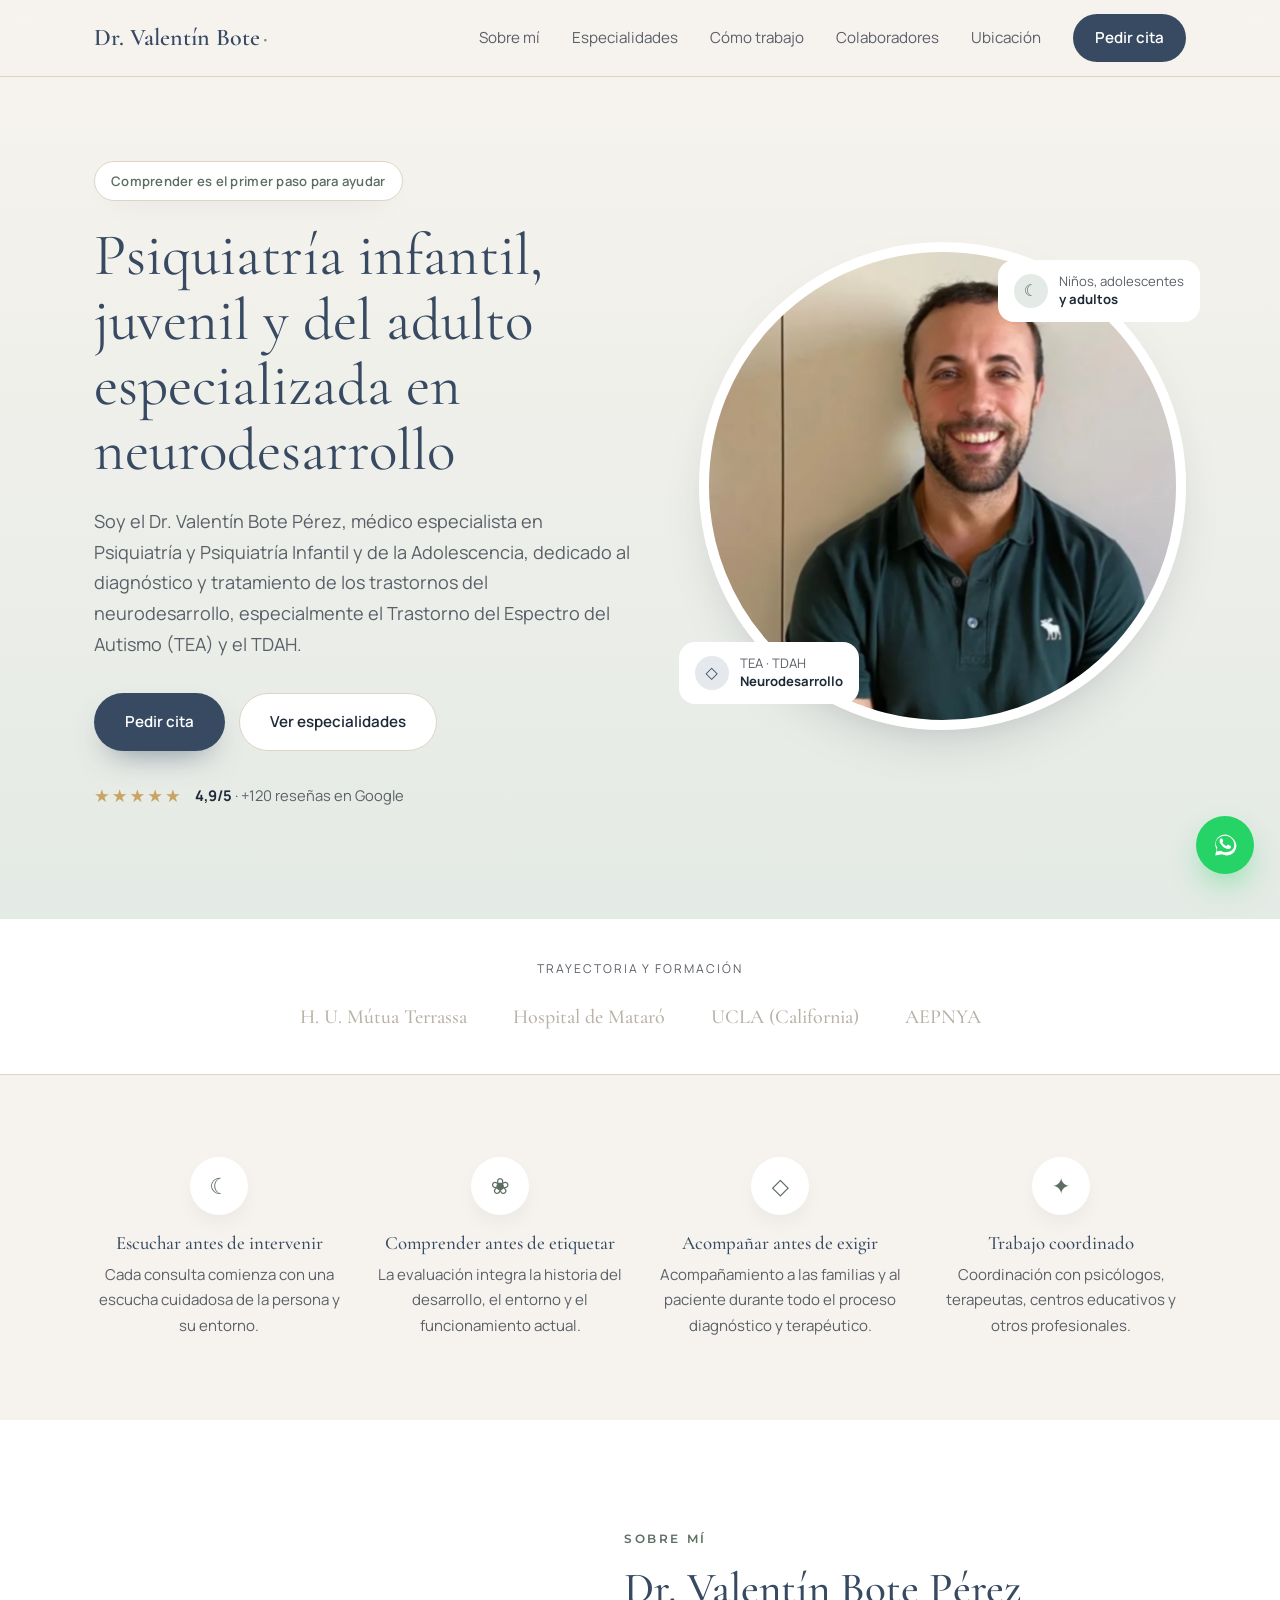
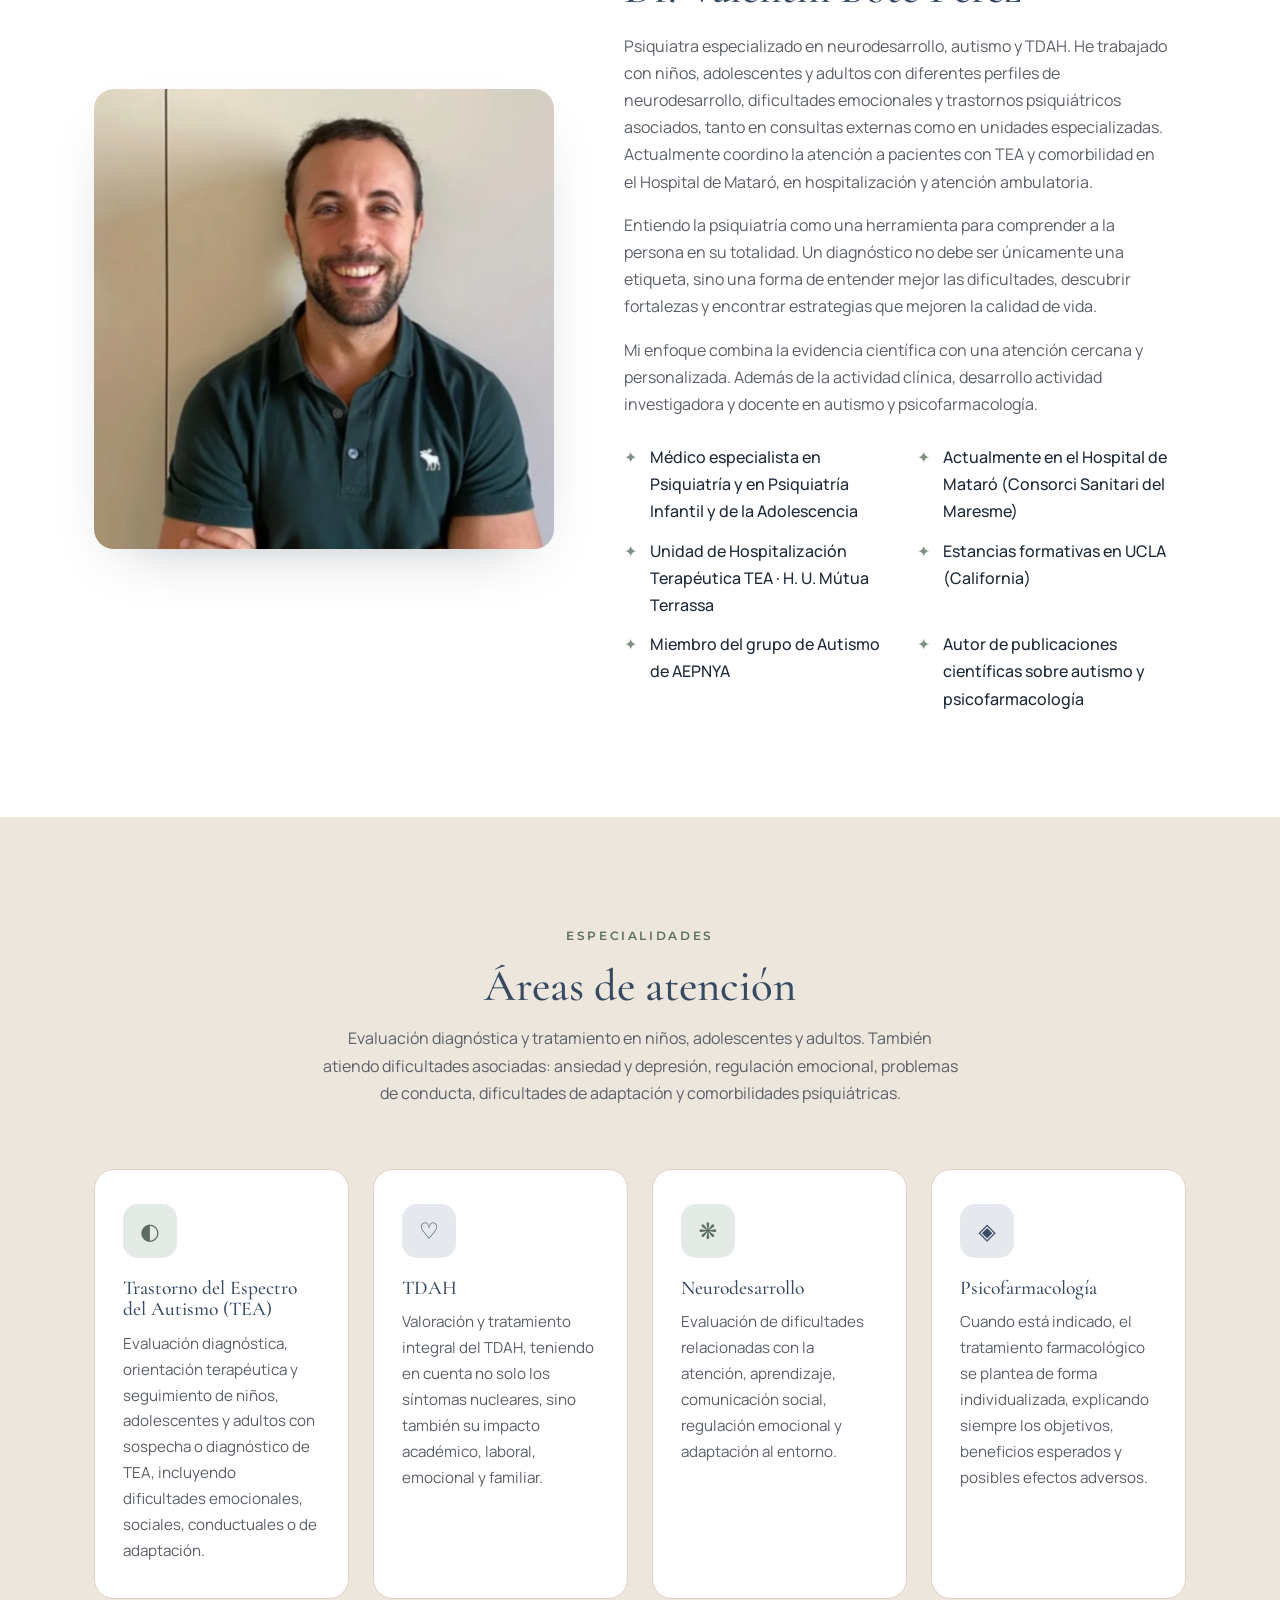
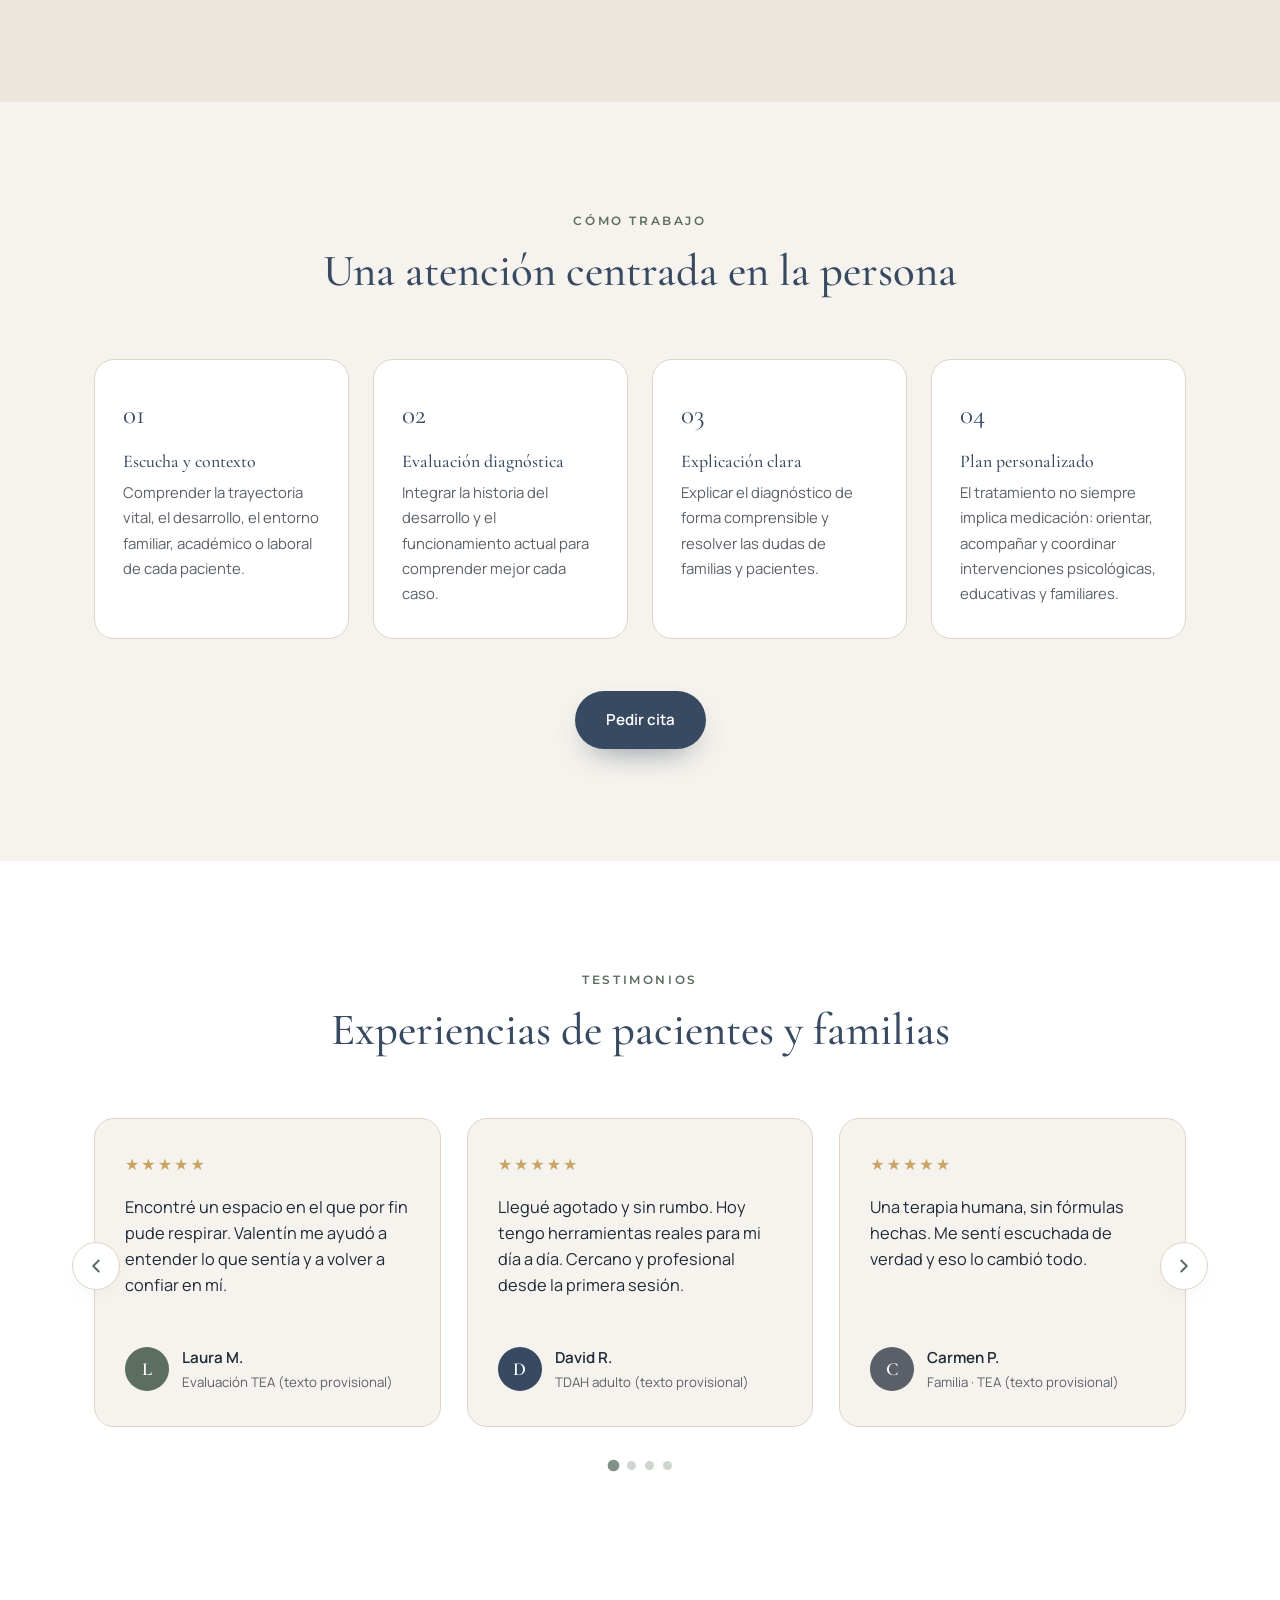
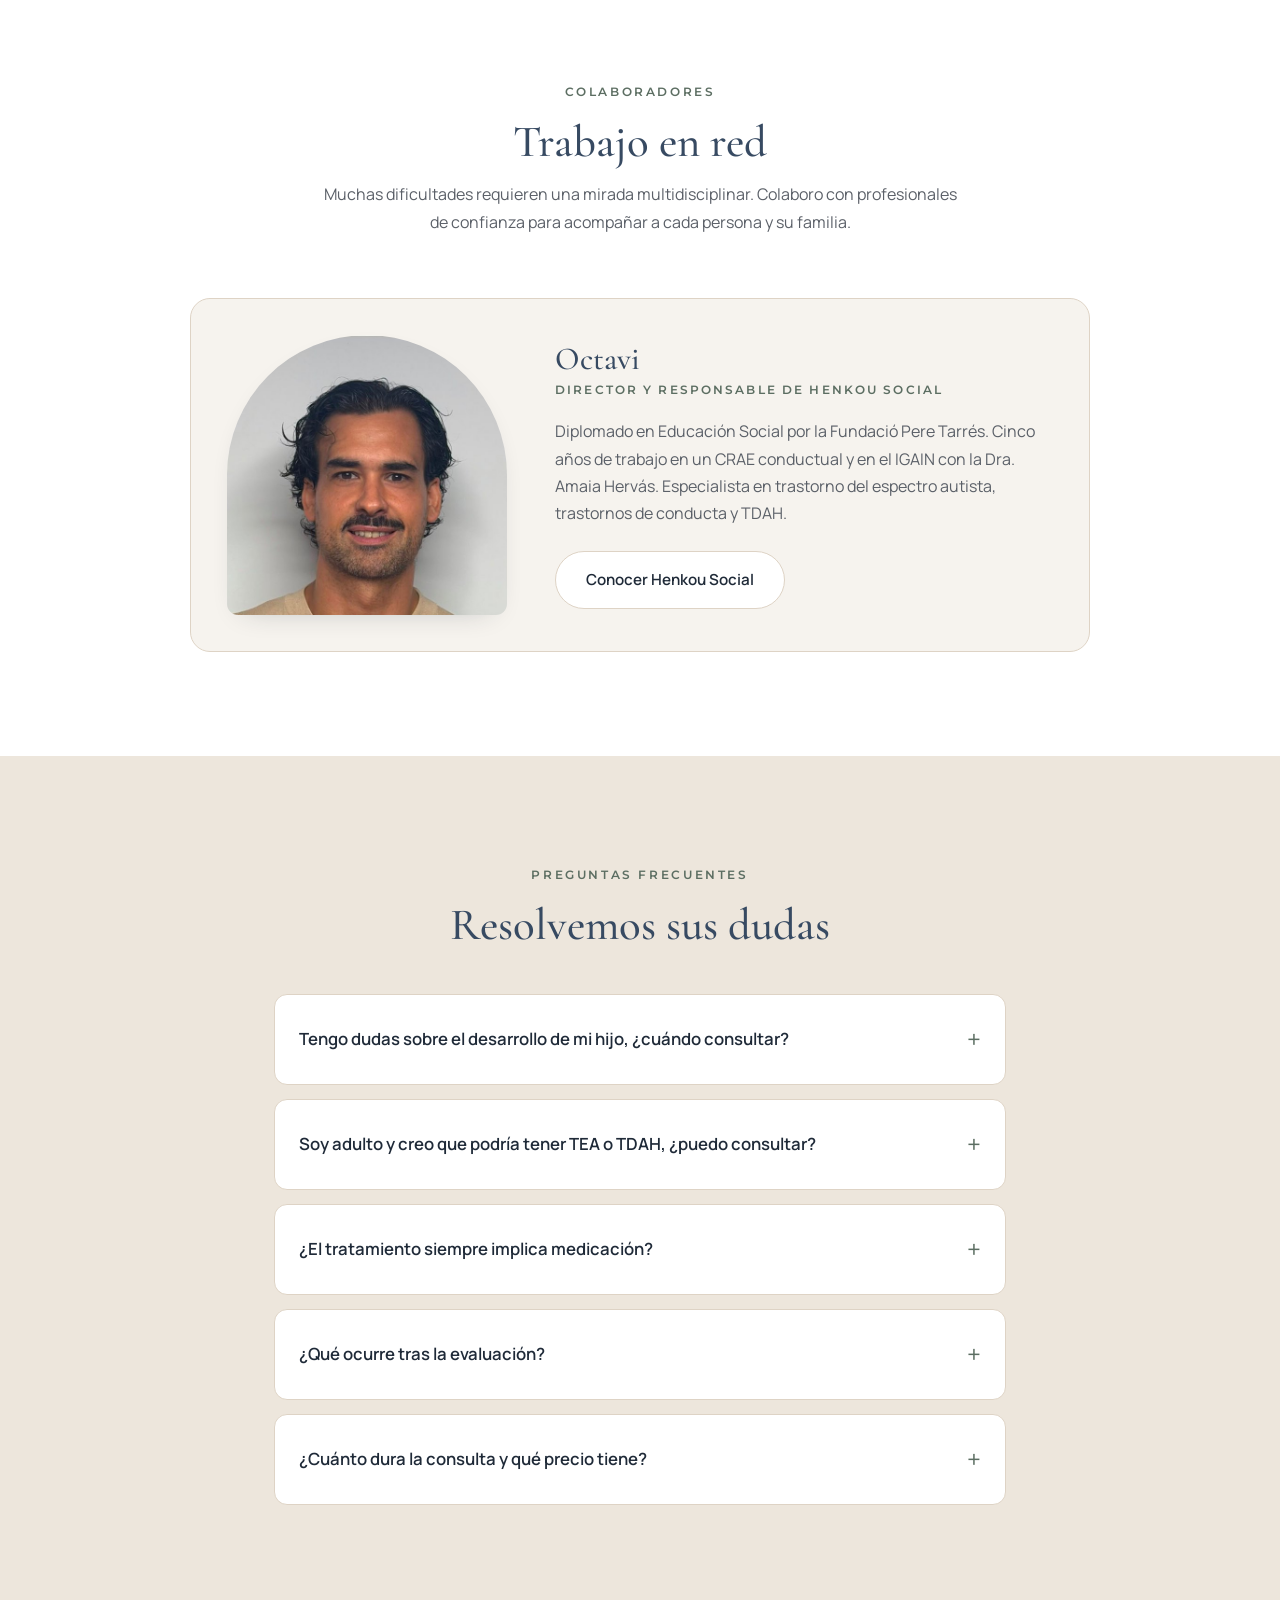
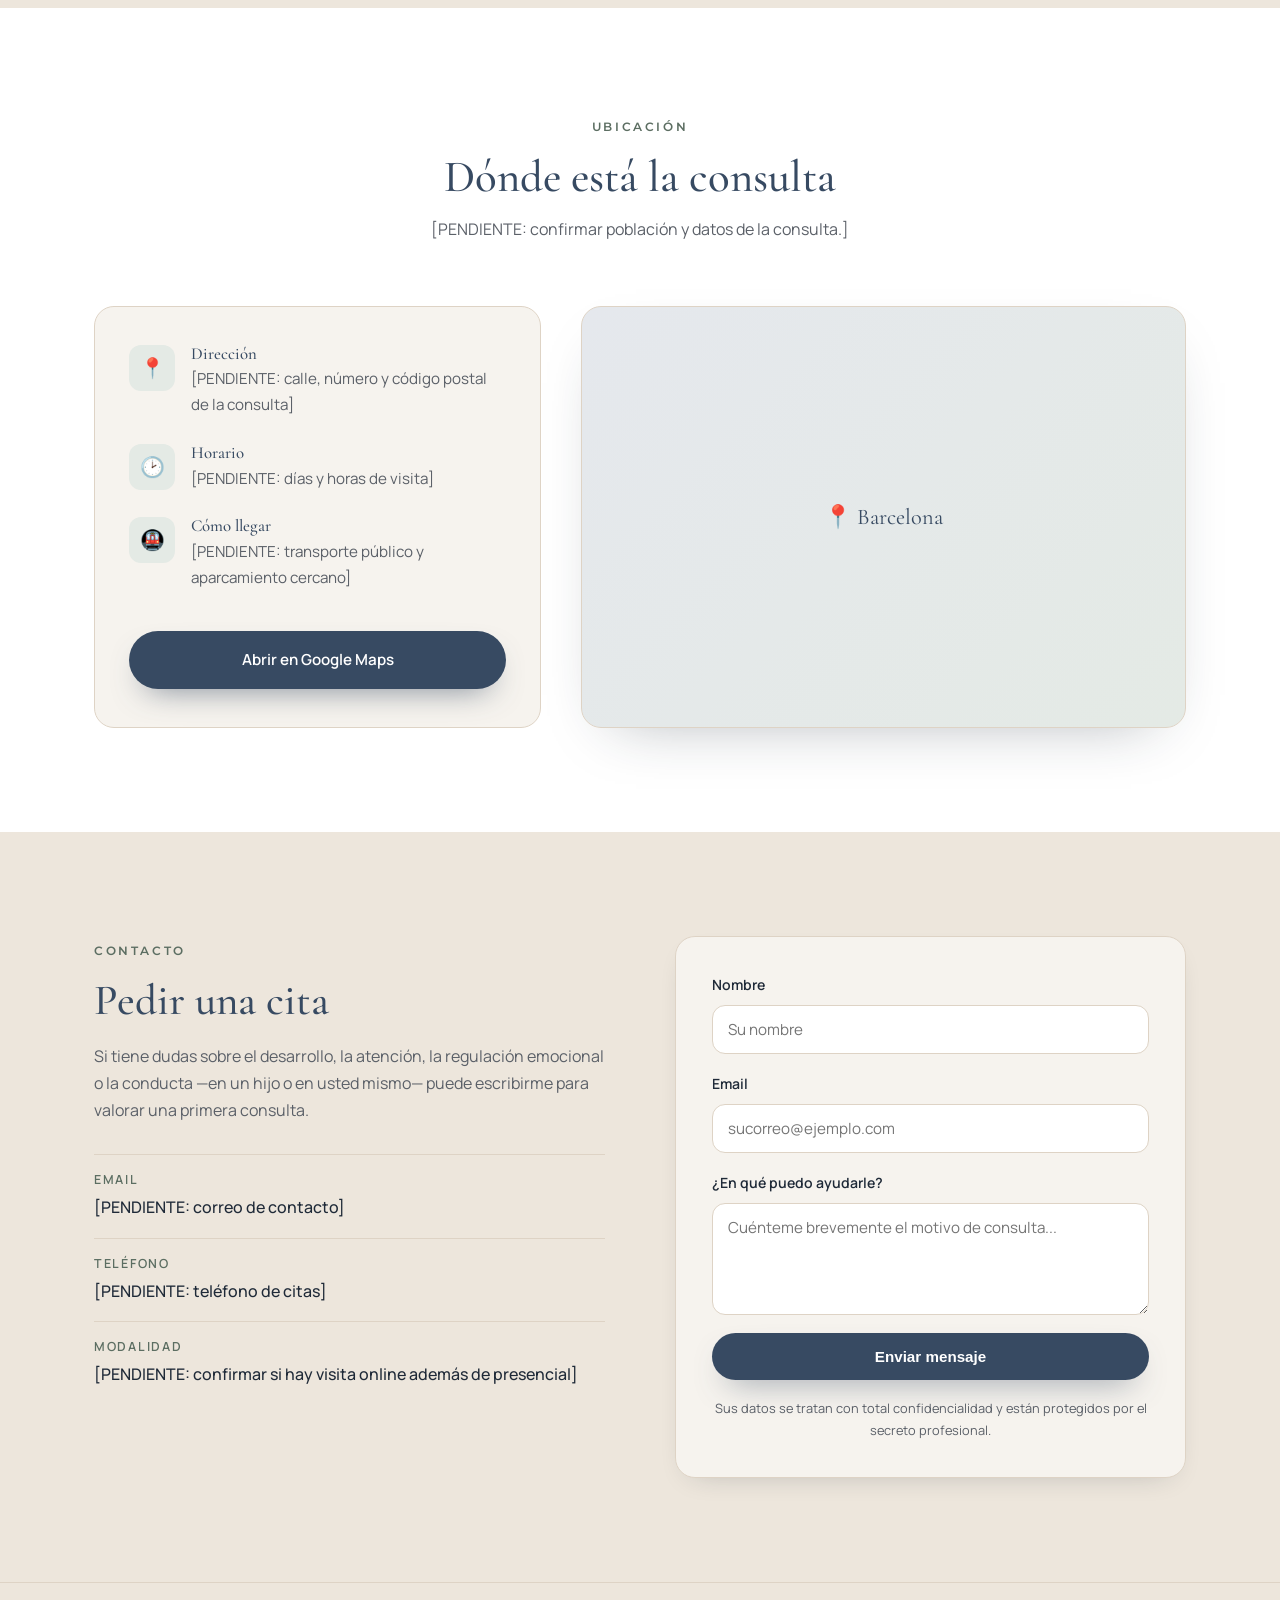
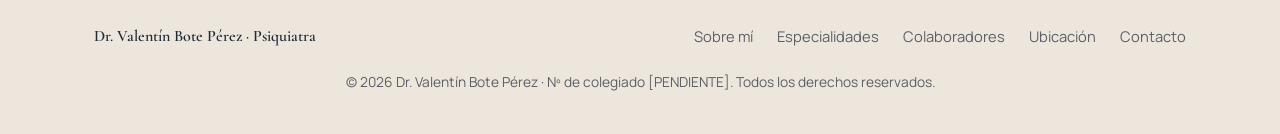
==== commit 79d34865: "Nueva versión (guía de identidad + colaboradores) y versión anterior en /version-anterior/ Co-Author" ====
--- a/index.html
+++ b/index.html
@@ -3,11 +3,11 @@
 <head>
   <meta charset="UTF-8" />
   <meta name="viewport" content="width=device-width, initial-scale=1.0" />
-  <title>Valentín Bote · Psicólogo</title>
-  <meta name="description" content="Valentín Bote, psicólogo. Acompañamiento psicológico cálido, humano y sin algoritmos: terapia individual, ansiedad, autoestima y bienestar emocional. Online y presencial." />
+  <title>Dr. Valentín Bote · Psiquiatra infantil, juvenil y del adulto</title>
+  <meta name="description" content="Dr. Valentín Bote Pérez, médico psiquiatra especializado en neurodesarrollo, autismo (TEA) y TDAH en niños, adolescentes y adultos. Evaluación diagnóstica y tratamiento basado en la evidencia." />
   <link rel="preconnect" href="https://fonts.googleapis.com" />
   <link rel="preconnect" href="https://fonts.gstatic.com" crossorigin />
-  <link href="https://fonts.googleapis.com/css2?family=Fraunces:opsz,wght@9..144,400;9..144,500;9..144,600&family=Inter:wght@300;400;500;600;700&display=swap" rel="stylesheet" />
+  <link href="https://fonts.googleapis.com/css2?family=Cormorant+Garamond:ital,wght@0,300;0,400;0,500;0,600;1,400&family=Montserrat:wght@500;600&family=Manrope:wght@400;500;600;700&display=swap" rel="stylesheet" />
   <link rel="stylesheet" href="styles.css" />
 </head>
 <body>
@@ -15,13 +15,14 @@
   <!-- ===== Navegación ===== -->
   <header class="nav">
     <div class="container nav__inner">
-      <a href="#inicio" class="nav__logo">Valentín&nbsp;Bote<span>·</span></a>
+      <a href="#inicio" class="nav__logo">Dr.&nbsp;Valentín&nbsp;Bote<span>·</span></a>
       <nav class="nav__links" id="navLinks" aria-label="Navegación principal">
         <a href="#sobre-mi">Sobre mí</a>
-        <a href="#servicios">Servicios</a>
-        <a href="#proceso">Cómo funciona</a>
+        <a href="#servicios">Especialidades</a>
+        <a href="#proceso">Cómo trabajo</a>
+        <a href="#colaboradores">Colaboradores</a>
         <a href="#ubicacion">Ubicación</a>
-        <a href="#contacto" class="nav__cta">Pedir cita gratuita</a>
+        <a href="#contacto" class="nav__cta">Pedir cita</a>
       </nav>
       <button class="nav__toggle" id="navToggle" aria-label="Abrir menú" aria-expanded="false" aria-controls="navLinks">
         <span></span><span></span><span></span>
@@ -35,16 +36,17 @@
     <section class="hero" id="inicio">
       <div class="container hero__inner">
         <div class="hero__text">
-          <span class="pill">Sin algoritmos, con criterio</span>
-          <h1>Terapia que te entiende, a tu ritmo</h1>
+          <span class="pill">Comprender es el primer paso para ayudar</span>
+          <h1>Psiquiatría infantil, juvenil y del adulto especializada en neurodesarrollo</h1>
           <p class="lead">
-            Soy Valentín Bote, psicólogo. Te acompaño en un espacio cálido y sin
-            juicios para gestionar la ansiedad, recuperar la calma y reconectar
-            con lo que de verdad te importa.
+            Soy el Dr. Valentín Bote Pérez, médico especialista en Psiquiatría y
+            Psiquiatría Infantil y de la Adolescencia, dedicado al diagnóstico y
+            tratamiento de los trastornos del neurodesarrollo, especialmente el
+            Trastorno del Espectro del Autismo (TEA) y el TDAH.
           </p>
           <div class="hero__actions">
-            <a href="#contacto" class="btn btn--primary">Pedir orientación gratuita</a>
-            <a href="#proceso" class="btn btn--ghost">Ver cómo funciona</a>
+            <a href="#contacto" class="btn btn--primary">Pedir cita</a>
+            <a href="#servicios" class="btn btn--ghost">Ver especialidades</a>
           </div>
 
           <div class="trust">
@@ -56,14 +58,14 @@
         </div>
 
         <div class="hero__media">
-          <div class="hero__photo" role="img" aria-label="Retrato de Valentín Bote, psicólogo"></div>
+          <div class="hero__photo" role="img" aria-label="Retrato del Dr. Valentín Bote, psiquiatra"></div>
           <div class="hero__card hero__card--top">
             <span class="hero__card-icon">☾</span>
-            <span>Primera sesión<br /><strong>sin compromiso</strong></span>
+            <span>Niños, adolescentes<br /><strong>y adultos</strong></span>
           </div>
           <div class="hero__card hero__card--bottom">
             <span class="hero__card-icon">◇</span>
-            <span>Online y<br /><strong>presencial</strong></span>
+            <span>TEA · TDAH<br /><strong>Neurodesarrollo</strong></span>
           </div>
         </div>
       </div>
@@ -72,13 +74,12 @@
     <!-- ===== Barra de confianza ===== -->
     <section class="logos">
       <div class="container">
-        <p class="logos__label">Mencionado en</p>
-        <div class="logos__row" aria-label="Medios (provisional)">
-          <span>elMundo</span>
-          <span>Psicología&nbsp;Hoy</span>
-          <span>Cadena&nbsp;SER</span>
-          <span>El&nbsp;País</span>
-          <span>Bienestar&nbsp;Mag</span>
+        <p class="logos__label">Trayectoria y formación</p>
+        <div class="logos__row" aria-label="Centros y entidades">
+          <span>H.&nbsp;U.&nbsp;Mútua&nbsp;Terrassa</span>
+          <span>Hospital&nbsp;de&nbsp;Mataró</span>
+          <span>UCLA&nbsp;(California)</span>
+          <span>AEPNYA</span>
         </div>
       </div>
     </section>
@@ -88,23 +89,23 @@
       <div class="container values__grid">
         <div class="value">
           <span class="value__icon" aria-hidden="true">☾</span>
-          <h3>Sin prisa</h3>
-          <p>Cada proceso tiene su ritmo. Aquí no hay presión, solo tu tiempo.</p>
+          <h3>Escuchar antes de intervenir</h3>
+          <p>Cada consulta comienza con una escucha cuidadosa de la persona y su entorno.</p>
         </div>
         <div class="value">
           <span class="value__icon" aria-hidden="true">❀</span>
-          <h3>Confidencial</h3>
-          <p>Un entorno seguro y privado donde expresarte con total libertad.</p>
+          <h3>Comprender antes de etiquetar</h3>
+          <p>La evaluación integra la historia del desarrollo, el entorno y el funcionamiento actual.</p>
         </div>
         <div class="value">
           <span class="value__icon" aria-hidden="true">◇</span>
-          <h3>Cercano</h3>
-          <p>Una relación de confianza basada en la escucha y el respeto.</p>
+          <h3>Acompañar antes de exigir</h3>
+          <p>Acompañamiento a las familias y al paciente durante todo el proceso diagnóstico y terapéutico.</p>
         </div>
         <div class="value">
           <span class="value__icon" aria-hidden="true">✦</span>
-          <h3>Con criterio</h3>
-          <p>Terapia basada en evidencia y adaptada a lo que tú necesitas.</p>
+          <h3>Trabajo coordinado</h3>
+          <p>Coordinación con psicólogos, terapeutas, centros educativos y otros profesionales.</p>
         </div>
       </div>
     </section>
@@ -113,26 +114,37 @@
     <section class="about section" id="sobre-mi">
       <div class="container about__inner">
         <div class="about__media">
-          <div class="about__photo" role="img" aria-label="Foto de Valentín Bote, psicólogo"></div>
+          <div class="about__photo" role="img" aria-label="Foto del Dr. Valentín Bote, psiquiatra"></div>
         </div>
         <div class="about__text">
           <span class="eyebrow">Sobre mí</span>
-          <h2>Hola, soy Valentín</h2>
+          <h2>Dr. Valentín Bote Pérez</h2>
           <p>
-            Soy psicólogo general sanitario y llevo más de una década acompañando
-            a personas que atraviesan momentos de ansiedad, cambios vitales o
-            simplemente quieren entenderse mejor.
+            Psiquiatra especializado en neurodesarrollo, autismo y TDAH. He
+            trabajado con niños, adolescentes y adultos con diferentes perfiles de
+            neurodesarrollo, dificultades emocionales y trastornos psiquiátricos
+            asociados, tanto en consultas externas como en unidades especializadas.
+            Actualmente coordino la atención a pacientes con TEA y comorbilidad en
+            el Hospital de Mataró, en hospitalización y atención ambulatoria.
           </p>
           <p>
-            Mi enfoque combina la terapia cognitivo-conductual con la atención
-            plena, siempre desde la calidez y el respeto por tu historia. Creo en
-            una terapia práctica, humana y sin algoritmos: tú y yo, a tu ritmo.
+            Entiendo la psiquiatría como una herramienta para comprender a la
+            persona en su totalidad. Un diagnóstico no debe ser únicamente una
+            etiqueta, sino una forma de entender mejor las dificultades, descubrir
+            fortalezas y encontrar estrategias que mejoren la calidad de vida.
+          </p>
+          <p>
+            Mi enfoque combina la evidencia científica con una atención cercana y
+            personalizada. Además de la actividad clínica, desarrollo actividad
+            investigadora y docente en autismo y psicofarmacología.
           </p>
           <ul class="about__creds">
-            <li>Colegiado nº M-00000</li>
-            <li>Máster en Psicología Clínica</li>
-            <li>Especialista en ansiedad y autoestima</li>
-            <li>+1.000 sesiones acompañadas</li>
+            <li>Médico especialista en Psiquiatría y en Psiquiatría Infantil y de la Adolescencia</li>
+            <li>Actualmente en el Hospital de Mataró (Consorci Sanitari del Maresme)</li>
+            <li>Unidad de Hospitalización Terapéutica TEA · H. U. Mútua Terrassa</li>
+            <li>Estancias formativas en UCLA (California)</li>
+            <li>Miembro del grupo de Autismo de AEPNYA</li>
+            <li>Autor de publicaciones científicas sobre autismo y psicofarmacología</li>
           </ul>
         </div>
       </div>
@@ -142,33 +154,36 @@
     <section class="services section" id="servicios">
       <div class="container">
         <div class="section__head">
-          <span class="eyebrow">Servicios</span>
-          <h2>Cómo puedo acompañarte</h2>
+          <span class="eyebrow">Especialidades</span>
+          <h2>Áreas de atención</h2>
           <p class="section__sub">
-            Sesiones adaptadas a tu momento vital, disponibles online y presencial.
+            Evaluación diagnóstica y tratamiento en niños, adolescentes y adultos.
+            También atiendo dificultades asociadas: ansiedad y depresión, regulación
+            emocional, problemas de conducta, dificultades de adaptación y
+            comorbilidades psiquiátricas.
           </p>
         </div>
 
         <div class="services__grid">
           <article class="card">
             <span class="card__icon" aria-hidden="true">◐</span>
-            <h3>Ansiedad y estrés</h3>
-            <p>Herramientas para calmar la mente, gestionar la preocupación y recuperar el equilibrio en tu día a día.</p>
+            <h3>Trastorno del Espectro del Autismo (TEA)</h3>
+            <p>Evaluación diagnóstica, orientación terapéutica y seguimiento de niños, adolescentes y adultos con sospecha o diagnóstico de TEA, incluyendo dificultades emocionales, sociales, conductuales o de adaptación.</p>
           </article>
           <article class="card">
             <span class="card__icon" aria-hidden="true">♡</span>
-            <h3>Autoestima</h3>
-            <p>Un camino para reconciliarte contigo, poner límites sanos y hablarte con más amabilidad.</p>
+            <h3>TDAH</h3>
+            <p>Valoración y tratamiento integral del TDAH, teniendo en cuenta no solo los síntomas nucleares, sino también su impacto académico, laboral, emocional y familiar.</p>
           </article>
           <article class="card">
             <span class="card__icon" aria-hidden="true">❋</span>
-            <h3>Duelo y cambios</h3>
-            <p>Acompañamiento en pérdidas, rupturas y transiciones vitales, respetando cada fase.</p>
+            <h3>Neurodesarrollo</h3>
+            <p>Evaluación de dificultades relacionadas con la atención, aprendizaje, comunicación social, regulación emocional y adaptación al entorno.</p>
           </article>
           <article class="card">
             <span class="card__icon" aria-hidden="true">◈</span>
-            <h3>Terapia individual</h3>
-            <p>Un espacio propio para explorar, comprender y transformar aquello que te bloquea.</p>
+            <h3>Psicofarmacología</h3>
+            <p>Cuando está indicado, el tratamiento farmacológico se plantea de forma individualizada, explicando siempre los objetivos, beneficios esperados y posibles efectos adversos.</p>
           </article>
         </div>
       </div>
@@ -178,33 +193,33 @@
     <section class="process section" id="proceso">
       <div class="container">
         <div class="section__head">
-          <span class="eyebrow">Cómo funciona</span>
-          <h2>Empezar es muy sencillo</h2>
+          <span class="eyebrow">Cómo trabajo</span>
+          <h2>Una atención centrada en la persona</h2>
         </div>
         <ol class="steps">
           <li class="step">
             <span class="step__num">01</span>
-            <h3>Primer contacto</h3>
-            <p>Escríbeme y agendamos una orientación gratuita, sin compromiso.</p>
+            <h3>Escucha y contexto</h3>
+            <p>Comprender la trayectoria vital, el desarrollo, el entorno familiar, académico o laboral de cada paciente.</p>
           </li>
           <li class="step">
             <span class="step__num">02</span>
-            <h3>Conocernos</h3>
-            <p>Hablamos de lo que te trae aquí y definimos objetivos realistas.</p>
+            <h3>Evaluación diagnóstica</h3>
+            <p>Integrar la historia del desarrollo y el funcionamiento actual para comprender mejor cada caso.</p>
           </li>
           <li class="step">
             <span class="step__num">03</span>
-            <h3>Acompañamiento</h3>
-            <p>Trabajamos sesión a sesión, a tu ritmo, con herramientas prácticas.</p>
+            <h3>Explicación clara</h3>
+            <p>Explicar el diagnóstico de forma comprensible y resolver las dudas de familias y pacientes.</p>
           </li>
           <li class="step">
             <span class="step__num">04</span>
-            <h3>Autonomía</h3>
-            <p>El objetivo: que salgas con recursos propios para sostenerte tú mismo.</p>
+            <h3>Plan personalizado</h3>
+            <p>El tratamiento no siempre implica medicación: orientar, acompañar y coordinar intervenciones psicológicas, educativas y familiares.</p>
           </li>
         </ol>
         <div class="process__cta">
-          <a href="#contacto" class="btn btn--primary">Reservar orientación gratuita</a>
+          <a href="#contacto" class="btn btn--primary">Pedir cita</a>
         </div>
       </div>
     </section>
@@ -214,7 +229,7 @@
       <div class="container">
         <div class="section__head">
           <span class="eyebrow">Testimonios</span>
-          <h2>Personas que ya dieron el paso</h2>
+          <h2>Experiencias de pacientes y familias</h2>
         </div>
         <div class="carousel" id="reviews">
           <button class="carousel__arrow carousel__arrow--prev" aria-label="Reseña anterior">
@@ -228,7 +243,7 @@
                 <blockquote>Encontré un espacio en el que por fin pude respirar. Valentín me ayudó a entender lo que sentía y a volver a confiar en mí.</blockquote>
                 <figcaption>
                   <span class="avatar" aria-hidden="true">L</span>
-                  <span>Laura M.<small>Terapia de ansiedad</small></span>
+                  <span>Laura M.<small>Evaluación TEA (texto provisional)</small></span>
                 </figcaption>
               </figure>
               <figure class="quote-card">
@@ -236,7 +251,7 @@
                 <blockquote>Llegué agotado y sin rumbo. Hoy tengo herramientas reales para mi día a día. Cercano y profesional desde la primera sesión.</blockquote>
                 <figcaption>
                   <span class="avatar" aria-hidden="true">D</span>
-                  <span>David R.<small>Gestión del estrés</small></span>
+                  <span>David R.<small>TDAH adulto (texto provisional)</small></span>
                 </figcaption>
               </figure>
               <figure class="quote-card">
@@ -244,7 +259,7 @@
                 <blockquote>Una terapia humana, sin fórmulas hechas. Me sentí escuchada de verdad y eso lo cambió todo.</blockquote>
                 <figcaption>
                   <span class="avatar" aria-hidden="true">C</span>
-                  <span>Carmen P.<small>Autoestima</small></span>
+                  <span>Carmen P.<small>Familia · TEA (texto provisional)</small></span>
                 </figcaption>
               </figure>
               <figure class="quote-card">
@@ -252,7 +267,7 @@
                 <blockquote>Después de meses dándole vueltas, por fin entendí de dónde venía mi malestar. Un trato muy cercano y sin juicios.</blockquote>
                 <figcaption>
                   <span class="avatar" aria-hidden="true">M</span>
-                  <span>Marta S.<small>Duelo y cambios</small></span>
+                  <span>Marta S.<small>Neurodesarrollo (texto provisional)</small></span>
                 </figcaption>
               </figure>
               <figure class="quote-card">
@@ -260,7 +275,7 @@
                 <blockquote>Valentín me dio herramientas concretas para gestionar la ansiedad en el trabajo. Noté el cambio en pocas semanas.</blockquote>
                 <figcaption>
                   <span class="avatar" aria-hidden="true">J</span>
-                  <span>Javier T.<small>Ansiedad laboral</small></span>
+                  <span>Javier T.<small>TDAH (texto provisional)</small></span>
                 </figcaption>
               </figure>
               <figure class="quote-card">
@@ -268,7 +283,7 @@
                 <blockquote>Recomendable al 100%. Profesional, empático y muy claro. Salgo de cada sesión con algo útil en lo que trabajar.</blockquote>
                 <figcaption>
                   <span class="avatar" aria-hidden="true">N</span>
-                  <span>Nuria B.<small>Autoestima</small></span>
+                  <span>Nuria B.<small>Evaluación diagnóstica (texto provisional)</small></span>
                 </figcaption>
               </figure>
             </div>
@@ -280,6 +295,35 @@
 
           <div class="carousel__dots" id="reviewsDots" aria-hidden="true"></div>
         </div>
+      </div>
+    </section>
+
+    <!-- ===== Colaboradores ===== -->
+    <section class="partners section" id="colaboradores">
+      <div class="container">
+        <div class="section__head">
+          <span class="eyebrow">Colaboradores</span>
+          <h2>Trabajo en red</h2>
+          <p class="section__sub">
+            Muchas dificultades requieren una mirada multidisciplinar. Colaboro con
+            profesionales de confianza para acompañar a cada persona y su familia.
+          </p>
+        </div>
+
+        <article class="partner">
+          <div class="partner__photo" role="img" aria-label="Foto de Octavi, director de Henkou Social"></div>
+          <div class="partner__body">
+            <h3>Octavi</h3>
+            <p class="partner__role">Director y responsable de Henkou Social</p>
+            <p>
+              Diplomado en Educación Social por la Fundació Pere Tarrés. Cinco años
+              de trabajo en un CRAE conductual y en el IGAIN con la Dra. Amaia
+              Hervás. Especialista en trastorno del espectro autista, trastornos de
+              conducta y TDAH.
+            </p>
+            <a class="btn btn--ghost" href="https://henkousocial.com" target="_blank" rel="noopener">Conocer Henkou Social</a>
+          </div>
+        </article>
       </div>
     </section>
 
@@ -288,24 +332,28 @@
       <div class="container faq__inner">
         <div class="section__head faq__head">
           <span class="eyebrow">Preguntas frecuentes</span>
-          <h2>Resolvemos tus dudas</h2>
+          <h2>Resolvemos sus dudas</h2>
         </div>
         <div class="faq__list">
           <details class="faq__item">
-            <summary>¿Cuánto dura cada sesión?</summary>
-            <p>Cada sesión dura aproximadamente 50 minutos. La frecuencia la ajustamos juntos según tu proceso, normalmente semanal o quincenal.</p>
+            <summary>Tengo dudas sobre el desarrollo de mi hijo, ¿cuándo consultar?</summary>
+            <p>Muchas familias llegan a consulta después de años intentando comprender determinadas dificultades: problemas sociales, atención, regulación emocional, conducta o adaptación escolar. La evaluación psiquiátrica permite ordenar la información, resolver dudas y orientar los siguientes pasos.</p>
           </details>
           <details class="faq__item">
-            <summary>¿Las sesiones son online o presenciales?</summary>
-            <p>Ambas. Puedes elegir sesiones por videollamada desde donde estés o acudir a consulta presencial en Barcelona.</p>
+            <summary>Soy adulto y creo que podría tener TEA o TDAH, ¿puedo consultar?</summary>
+            <p>Sí. Algunas personas llegan a la edad adulta con preguntas sobre su forma de relacionarse, gestionar las emociones, organizarse o adaptarse a determinadas situaciones. Una evaluación especializada puede ayudar a comprender mejor estas dificultades y encontrar herramientas adecuadas.</p>
           </details>
           <details class="faq__item">
-            <summary>¿La primera sesión tiene coste?</summary>
-            <p>No. La primera toma de contacto es una orientación gratuita y sin compromiso, para conocernos y ver cómo puedo ayudarte.</p>
+            <summary>¿El tratamiento siempre implica medicación?</summary>
+            <p>No. En muchos casos consiste en orientar, explicar, acompañar y coordinar diferentes intervenciones psicológicas, educativas y familiares. Cuando el tratamiento farmacológico está indicado, se plantea de forma individualizada, valorando siempre beneficios, riesgos y preferencias de la persona.</p>
           </details>
           <details class="faq__item">
-            <summary>¿Todo lo que cuente es confidencial?</summary>
-            <p>Absolutamente. Todo lo que compartas está protegido por el secreto profesional y la normativa de protección de datos.</p>
+            <summary>¿Qué ocurre tras la evaluación?</summary>
+            <p>Se explica el diagnóstico de forma clara y comprensible, se resuelven las dudas de la familia y del paciente, y se establecen objetivos realistas y personalizados, trabajando de forma coordinada con psicólogos, terapeutas y centros educativos cuando es necesario.</p>
+          </details>
+          <details class="faq__item">
+            <summary>¿Cuánto dura la consulta y qué precio tiene?</summary>
+            <p>[PENDIENTE: indicar duración de la primera visita y de las visitas de seguimiento, así como tarifas.]</p>
           </details>
         </div>
       </div>
@@ -317,7 +365,7 @@
         <div class="section__head">
           <span class="eyebrow">Ubicación</span>
           <h2>Dónde está la consulta</h2>
-          <p class="section__sub">Consulta presencial en el centro de Barcelona, bien comunicada.</p>
+          <p class="section__sub">[PENDIENTE: confirmar población y datos de la consulta.]</p>
         </div>
 
         <div class="location__inner">
@@ -326,21 +374,21 @@
               <span class="location__icon" aria-hidden="true">📍</span>
               <div>
                 <h3>Dirección</h3>
-                <p>Carrer d'Exemple, 00<br />08001 Barcelona</p>
+                <p>[PENDIENTE: calle, número y código postal de la consulta]</p>
               </div>
             </div>
             <div class="location__row">
               <span class="location__icon" aria-hidden="true">🕑</span>
               <div>
                 <h3>Horario</h3>
-                <p>Lunes a viernes · 9:00 – 20:00</p>
+                <p>[PENDIENTE: días y horas de visita]</p>
               </div>
             </div>
             <div class="location__row">
               <span class="location__icon" aria-hidden="true">🚇</span>
               <div>
                 <h3>Cómo llegar</h3>
-                <p>Metro L1 / L3 y varias líneas de bus a menos de 5 min.</p>
+                <p>[PENDIENTE: transporte público y aparcamiento cercano]</p>
               </div>
             </div>
             <a class="btn btn--primary" href="https://www.google.com/maps/search/?api=1&query=Barcelona,+Espa%C3%B1a" target="_blank" rel="noopener">Abrir en Google Maps</a>
@@ -364,33 +412,34 @@
       <div class="container contact__inner">
         <div class="contact__text">
           <span class="eyebrow">Contacto</span>
-          <h2>Da el primer paso</h2>
+          <h2>Pedir una cita</h2>
           <p>
-            Escribir es a veces lo más difícil. Cuando estés listo, estaré aquí
-            para escucharte. Reserva tu orientación gratuita o resuelve cualquier duda.
+            Si tiene dudas sobre el desarrollo, la atención, la regulación
+            emocional o la conducta —en un hijo o en usted mismo— puede
+            escribirme para valorar una primera consulta.
           </p>
           <ul class="contact__list">
-            <li><span>Email</span> hola@valentinbote.es</li>
-            <li><span>Teléfono</span> +34 600 000 000</li>
-            <li><span>Modalidad</span> Online y presencial (Barcelona)</li>
+            <li><span>Email</span> [PENDIENTE: correo de contacto]</li>
+            <li><span>Teléfono</span> [PENDIENTE: teléfono de citas]</li>
+            <li><span>Modalidad</span> [PENDIENTE: confirmar si hay visita online además de presencial]</li>
           </ul>
         </div>
 
         <form class="contact__form" onsubmit="return false;">
           <label>
             Nombre
-            <input type="text" name="nombre" placeholder="Tu nombre" />
+            <input type="text" name="nombre" placeholder="Su nombre" />
           </label>
           <label>
             Email
-            <input type="email" name="email" placeholder="tucorreo@ejemplo.com" />
+            <input type="email" name="email" placeholder="sucorreo@ejemplo.com" />
           </label>
           <label>
-            ¿En qué puedo ayudarte?
-            <textarea name="mensaje" rows="4" placeholder="Cuéntame brevemente..."></textarea>
+            ¿En qué puedo ayudarle?
+            <textarea name="mensaje" rows="4" placeholder="Cuénteme brevemente el motivo de consulta..."></textarea>
           </label>
           <button type="submit" class="btn btn--primary btn--full">Enviar mensaje</button>
-          <p class="contact__privacy">Tus datos se tratan con total confidencialidad.</p>
+          <p class="contact__privacy">Sus datos se tratan con total confidencialidad y están protegidos por el secreto profesional.</p>
         </form>
       </div>
     </section>
@@ -400,19 +449,20 @@
   <!-- ===== Footer ===== -->
   <footer class="footer">
     <div class="container footer__inner">
-      <span class="footer__logo">Valentín Bote · Psicólogo</span>
+      <span class="footer__logo">Dr. Valentín Bote Pérez · Psiquiatra</span>
       <nav class="footer__links">
         <a href="#sobre-mi">Sobre mí</a>
-        <a href="#servicios">Servicios</a>
+        <a href="#servicios">Especialidades</a>
+        <a href="#colaboradores">Colaboradores</a>
         <a href="#ubicacion">Ubicación</a>
         <a href="#contacto">Contacto</a>
       </nav>
-      <p class="footer__copy">© 2026 Valentín Bote. Todos los derechos reservados.</p>
+      <p class="footer__copy">© 2026 Dr. Valentín Bote Pérez · Nº de colegiado [PENDIENTE]. Todos los derechos reservados.</p>
     </div>
   </footer>
 
   <!-- ===== Botón flotante WhatsApp ===== -->
-  <a href="#contacto" class="wa" aria-label="Escríbeme por WhatsApp">
+  <a href="#contacto" class="wa" aria-label="Contactar por WhatsApp">
     <svg viewBox="0 0 32 32" width="26" height="26" aria-hidden="true" fill="currentColor">
       <path d="M16 3C9.4 3 4 8.4 4 15c0 2.1.6 4.2 1.6 6L4 29l8.2-1.5c1.7.9 3.7 1.4 5.8 1.4 6.6 0 12-5.4 12-12S22.6 3 16 3zm0 21.8c-1.8 0-3.6-.5-5.1-1.4l-.4-.2-4.9.9.9-4.8-.3-.4c-1-1.6-1.5-3.4-1.5-5.3C4.6 9.7 9.7 4.6 16 4.6S27.4 9.7 27.4 16 22.3 24.8 16 24.8zm6.3-8.1c-.3-.2-2-1-2.3-1.1-.3-.1-.5-.2-.8.2-.2.3-.9 1.1-1.1 1.3-.2.2-.4.3-.7.1-.3-.2-1.4-.5-2.7-1.7-1-.9-1.7-2-1.9-2.3-.2-.3 0-.5.1-.7l.5-.6c.2-.2.2-.3.3-.5.1-.2 0-.4 0-.6l-1-2.4c-.3-.6-.5-.5-.7-.5h-.6c-.2 0-.6.1-.9.4-.3.3-1.2 1.2-1.2 2.9s1.2 3.3 1.4 3.6c.2.2 2.5 3.8 6 5.3.8.4 1.5.6 2 .7.8.3 1.6.2 2.2.1.7-.1 2-.8 2.3-1.6.3-.8.3-1.5.2-1.6-.1-.2-.3-.2-.6-.4z"/>
     </svg>
--- a/styles.css
+++ b/styles.css
@@ -1,27 +1,32 @@
-/* ===== Variables · Paleta pastel serena (salvia + azul) ===== */
+/* ===== Variables · Paleta oficial (guía de identidad visual) ===== */
 :root {
-  --cream:      #f8f6f2;   /* fondo cálido */
-  --cream-2:    #f1ece4;   /* fondo alterno */
+  --cream:      #F6F3EE;   /* Marfil · fondo general */
+  --cream-2:    #EDE6DC;   /* Arena claro · fondo alterno */
+  --sand:       #DED3C5;   /* Arena · cajas destacadas */
   --white:      #ffffff;
 
-  --sage:       #8ca596;   /* verde salvia (acento cálido) */
-  --sage-deep:  #6f8a7c;
-  --sage-soft:  #e7eee4;
-
-  --blue:       #7fa7bd;   /* azul sereno (confianza) */
-  --blue-deep:  #5f8ba3;
-  --blue-soft:  #dce8ee;
-  --lavender:   #e3dcea;
-
-  --ink:        #363b39;   /* texto principal */
-  --ink-soft:   #6b716c;   /* texto secundario */
-  --line:       #e7e0d6;   /* bordes */
-  --gold:       #e0a94e;   /* estrellas */
+  --sage:       #809286;   /* Salvia · acento (nunca como texto sobre claro) */
+  --sage-deep:  #5C6E62;   /* Salvia profunda · texto de acento */
+  --sage-light: #A7B8AD;   /* Salvia claro */
+  --sage-soft:  #E4EAE5;   /* tinte suave de salvia para fondos */
+
+  --blue:       #374A62;   /* Azul Valentín · titulares y botones */
+  --blue-deep:  #374A62;
+  --blue-soft:  #E5E8ED;   /* tinte suave de azul para fondos */
+
+  --ink:        #1F2A38;   /* Tinta · texto principal */
+  --ink-soft:   #5B6068;   /* Piedra · texto secundario */
+  --line:       #DED3C5;   /* bordes en arena */
+  --gold:       #C9A465;   /* estrellas, más sobrio */
+
+  --font-title: "Cormorant Garamond", Georgia, serif;
+  --font-label: "Montserrat", system-ui, sans-serif;
+  --font-body:  "Manrope", system-ui, sans-serif;
 
   --radius:     20px;
   --radius-sm:  13px;
-  --shadow:     0 22px 60px -34px rgba(54, 59, 57, 0.42);
-  --shadow-sm:  0 10px 30px -18px rgba(54, 59, 57, 0.35);
+  --shadow:     0 22px 60px -34px rgba(31, 42, 56, 0.40);
+  --shadow-sm:  0 10px 30px -18px rgba(31, 42, 56, 0.32);
   --max:        1140px;
 }
 
@@ -30,7 +35,7 @@
 html { scroll-behavior: smooth; overflow-x: clip; }
 
 body {
-  font-family: "Inter", system-ui, sans-serif;
+  font-family: var(--font-body);
   color: var(--ink);
   background: var(--cream);
   line-height: 1.7;
@@ -47,12 +52,13 @@
 img, svg, iframe, video { max-width: 100%; }
 
 h1, h2, h3 {
-  font-family: "Fraunces", Georgia, serif;
+  font-family: var(--font-title);
   font-weight: 500;
-  line-height: 1.14;
-  letter-spacing: -0.01em;
-  color: var(--ink);
-}
+  line-height: 1.1;
+  letter-spacing: 0;
+  color: var(--blue);
+}
+h1 { font-weight: 400; }
 
 a { color: inherit; text-decoration: none; }
 
@@ -61,8 +67,9 @@
 
 .eyebrow {
   display: inline-block;
-  font-size: 0.8rem;
-  letter-spacing: 0.18em;
+  font-family: var(--font-label);
+  font-size: 0.74rem;
+  letter-spacing: 0.22em;
   text-transform: uppercase;
   color: var(--sage-deep);
   font-weight: 600;
@@ -99,11 +106,11 @@
   border: 1px solid transparent;
 }
 .btn--primary {
-  background: var(--sage);
+  background: var(--blue);
   color: var(--white);
-  box-shadow: 0 14px 32px -14px rgba(111, 138, 124, 0.9);
-}
-.btn--primary:hover { background: var(--sage-deep); transform: translateY(-2px); }
+  box-shadow: 0 14px 32px -16px rgba(55, 74, 98, 0.75);
+}
+.btn--primary:hover { background: var(--ink); transform: translateY(-2px); }
 .btn--ghost { background: var(--white); border-color: var(--line); color: var(--ink); }
 .btn--ghost:hover { border-color: var(--sage); color: var(--sage-deep); transform: translateY(-2px); }
 .btn--full { width: 100%; border: none; }
@@ -111,22 +118,22 @@
 /* ===== Navegación ===== */
 .nav {
   position: sticky; top: 0; z-index: 50;
-  background: rgba(248, 246, 242, 0.85);
+  background: rgba(246, 243, 238, 0.88);
   backdrop-filter: blur(12px);
   border-bottom: 1px solid var(--line);
 }
 .nav__inner { display: flex; align-items: center; justify-content: space-between; height: 76px; }
-.nav__logo { font-family: "Fraunces", serif; font-size: 1.28rem; font-weight: 600; }
+.nav__logo { font-family: var(--font-title); font-size: 1.5rem; font-weight: 600; color: var(--blue); }
 .nav__logo span { color: var(--sage); margin-left: 3px; }
 .nav__links { display: flex; align-items: center; gap: 32px; }
 .nav__links a { font-size: 0.95rem; color: var(--ink-soft); transition: color 0.2s; }
 .nav__links a:hover { color: var(--ink); }
 .nav__cta {
-  background: var(--sage); color: var(--white) !important;
+  background: var(--blue); color: var(--white) !important;
   padding: 11px 22px; border-radius: 999px; font-weight: 600;
   white-space: nowrap;
 }
-.nav__cta:hover { background: var(--sage-deep); }
+.nav__cta:hover { background: var(--ink); }
 
 /* Botón hamburguesa (oculto en escritorio) */
 .nav__toggle {
@@ -204,7 +211,7 @@
 .logos__row {
   display: flex; justify-content: center; align-items: center;
   gap: 46px; flex-wrap: wrap;
-  font-family: "Fraunces", serif; font-size: 1.25rem; font-weight: 500;
+  font-family: var(--font-title); font-size: 1.25rem; font-weight: 500;
   color: #b7b1a6;
 }
 
@@ -263,7 +270,7 @@
   background: var(--white); border-radius: var(--radius);
   padding: 32px 28px; border: 1px solid var(--line); position: relative;
 }
-.step__num { font-family: "Fraunces", serif; font-size: 1.7rem; color: var(--blue-deep); display: block; margin-bottom: 14px; }
+.step__num { font-family: var(--font-title); font-size: 1.7rem; color: var(--blue-deep); display: block; margin-bottom: 14px; }
 .step h3 { font-size: 1.12rem; margin-bottom: 8px; }
 .step p { color: var(--ink-soft); font-size: 0.93rem; }
 .process__cta { text-align: center; margin-top: 52px; }
@@ -293,7 +300,7 @@
   box-shadow: var(--shadow-sm);
   transition: transform 0.2s ease, background 0.2s ease, opacity 0.2s ease, color 0.2s ease;
 }
-.carousel__arrow:hover { background: var(--sage); color: var(--white); transform: translateY(-50%) scale(1.06); }
+.carousel__arrow:hover { background: var(--blue); color: var(--white); transform: translateY(-50%) scale(1.06); }
 .carousel__arrow--prev { left: -22px; }
 .carousel__arrow--next { right: -22px; }
 .carousel__arrow:disabled { opacity: 0.35; cursor: default; }
@@ -322,11 +329,11 @@
 .avatar {
   display: inline-flex; align-items: center; justify-content: center;
   width: 44px; height: 44px; border-radius: 50%;
-  background: var(--sage); color: var(--white);
-  font-family: "Fraunces", serif; font-size: 1.15rem;
+  background: var(--sage-deep); color: var(--white);
+  font-family: var(--font-title); font-size: 1.15rem;
 }
 .quote-card:nth-child(3n+2) .avatar { background: var(--blue); }
-.quote-card:nth-child(3n)   .avatar { background: var(--sage-deep); }
+.quote-card:nth-child(3n)   .avatar { background: var(--ink-soft); }
 
 /* ===== FAQ ===== */
 .faq { background: var(--cream-2); }
@@ -352,6 +359,30 @@
 .faq__item[open] summary::after { transform: rotate(45deg); }
 .faq__item p { color: var(--ink-soft); padding: 0 0 22px; margin: 0; max-width: 60ch; }
 
+/* ===== Colaboradores ===== */
+.partners { background: var(--white); }
+.partner {
+  display: grid; grid-template-columns: 280px 1fr; gap: 48px; align-items: center;
+  max-width: 900px; margin: 0 auto;
+  background: var(--cream); border: 1px solid var(--line);
+  border-radius: var(--radius); padding: 36px;
+}
+.partner > * { min-width: 0; }
+.partner__photo {
+  aspect-ratio: 1 / 1; width: 100%;
+  /* «El arco» de la guía: un extremo redondeado */
+  border-radius: 160px 160px var(--radius-sm) var(--radius-sm);
+  background: url('assets/octavi.jpg') center 30% / cover no-repeat, var(--cream-2);
+  box-shadow: var(--shadow-sm);
+}
+.partner__body h3 { font-size: 2rem; margin-bottom: 4px; }
+.partner__role {
+  font-family: var(--font-label); font-size: 0.74rem; font-weight: 600;
+  letter-spacing: 0.18em; text-transform: uppercase;
+  color: var(--sage-deep); margin-bottom: 18px;
+}
+.partner__body p:not(.partner__role) { color: var(--ink-soft); margin-bottom: 24px; }
+
 /* ===== Ubicación ===== */
 .location { background: var(--white); }
 .location__inner {
@@ -385,7 +416,7 @@
 .location__map-fallback {
   position: absolute; inset: 0; z-index: 0;
   display: flex; align-items: center; justify-content: center;
-  font-family: "Fraunces", serif; font-size: 1.4rem; color: var(--blue-deep);
+  font-family: var(--font-title); font-size: 1.4rem; color: var(--blue-deep);
 }
 .location__map iframe {
   position: relative; z-index: 1;
@@ -418,14 +449,14 @@
 }
 .contact__form input:focus, .contact__form textarea:focus {
   outline: none; border-color: var(--sage);
-  box-shadow: 0 0 0 3px rgba(140, 165, 150, 0.18);
+  box-shadow: 0 0 0 3px rgba(128, 146, 134, 0.22);
 }
 .contact__privacy { font-size: 0.8rem; color: var(--ink-soft); text-align: center; }
 
 /* ===== Footer ===== */
 .footer { background: var(--cream-2); border-top: 1px solid var(--line); padding: 40px 0; }
 .footer__inner { display: flex; align-items: center; justify-content: space-between; gap: 20px; flex-wrap: wrap; }
-.footer__logo { font-family: "Fraunces", serif; font-weight: 600; }
+.footer__logo { font-family: var(--font-title); font-weight: 600; }
 .footer__links { display: flex; gap: 24px; }
 .footer__links a { color: var(--ink-soft); font-size: 0.92rem; transition: color 0.2s; }
 .footer__links a:hover { color: var(--ink); }
@@ -495,6 +526,7 @@
 @media (max-width: 940px) {
   .hero__inner, .about__inner, .contact__inner { grid-template-columns: 1fr; gap: 52px; }
   .hero__media, .about__media { width: 100%; max-width: 380px; margin: 0 auto; }
+  .partner { grid-template-columns: 220px 1fr; gap: 32px; }
   .values__grid { grid-template-columns: repeat(2, 1fr); gap: 30px; }
   .services__grid { grid-template-columns: repeat(2, 1fr); }
   .steps { grid-template-columns: repeat(2, 1fr); }
@@ -508,7 +540,7 @@
 }
 
 /* ===== Menú móvil (hamburguesa) ===== */
-@media (max-width: 820px) {
+@media (max-width: 980px) {
   .nav__toggle { display: flex; }
   .nav__links {
     position: absolute; top: 100%; left: 0; right: 0;
@@ -531,6 +563,8 @@
   .section { padding: 70px 0; }
   .container { padding-left: 18px; padding-right: 18px; }
   .contact__form { padding: 24px; }
+  .partner { grid-template-columns: 1fr; gap: 26px; padding: 26px; text-align: center; }
+  .partner__photo { max-width: 240px; margin: 0 auto; }
   .services__grid, .steps, .values__grid { grid-template-columns: 1fr; }
   .about__creds { grid-template-columns: 1fr; }
   /* 1 tarjeta visible en móvil */
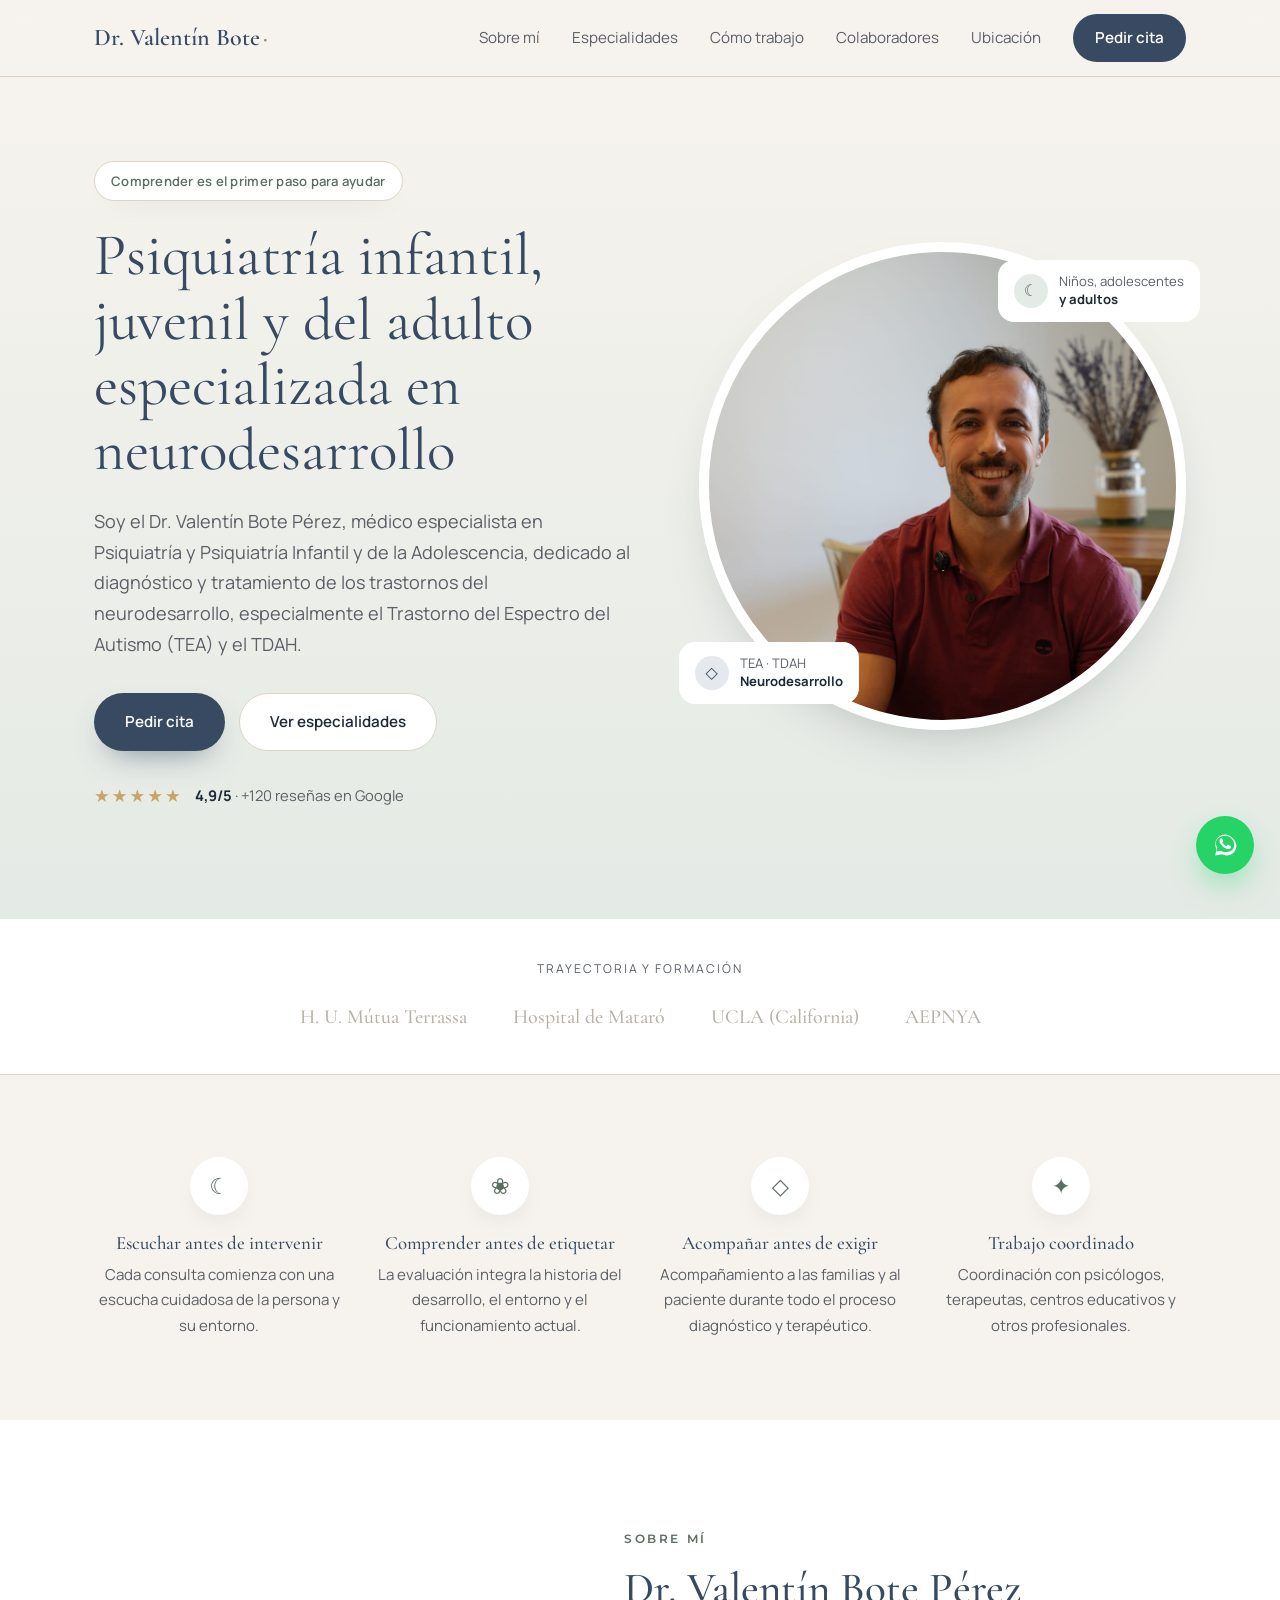
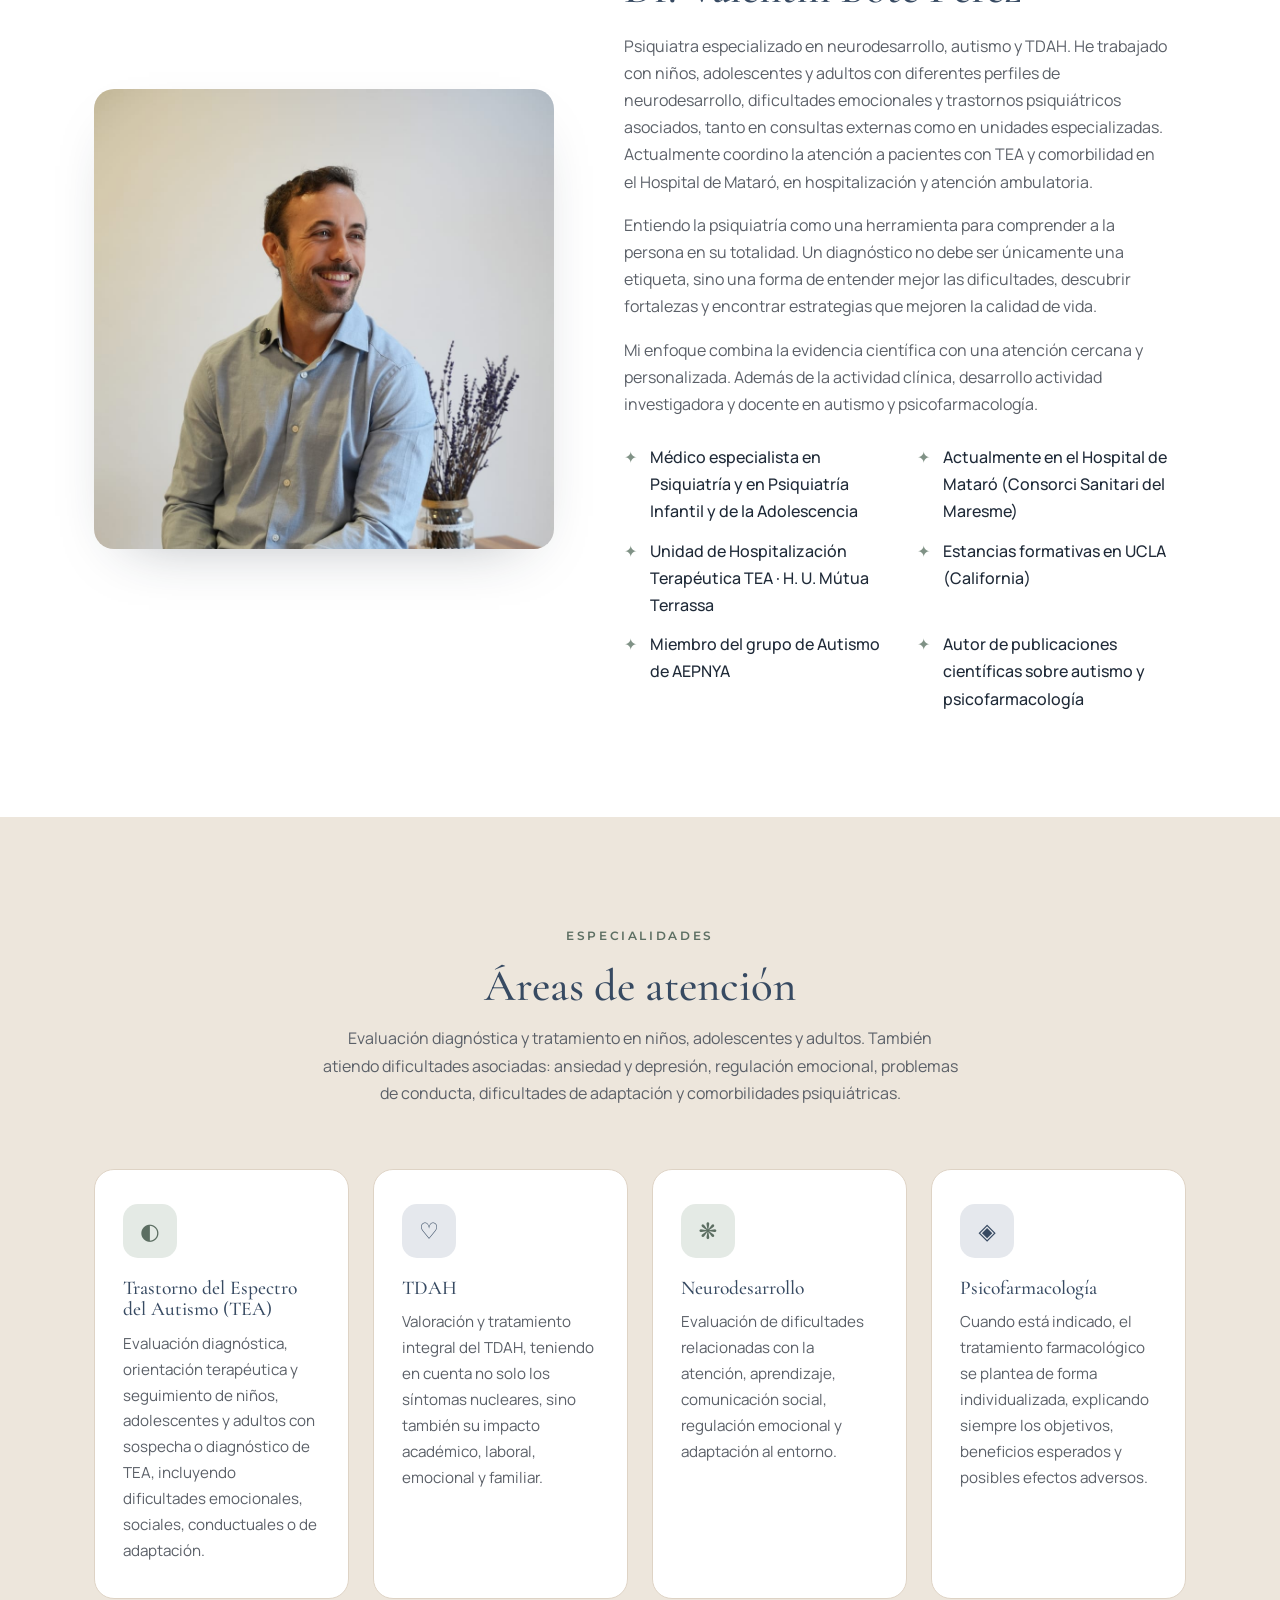
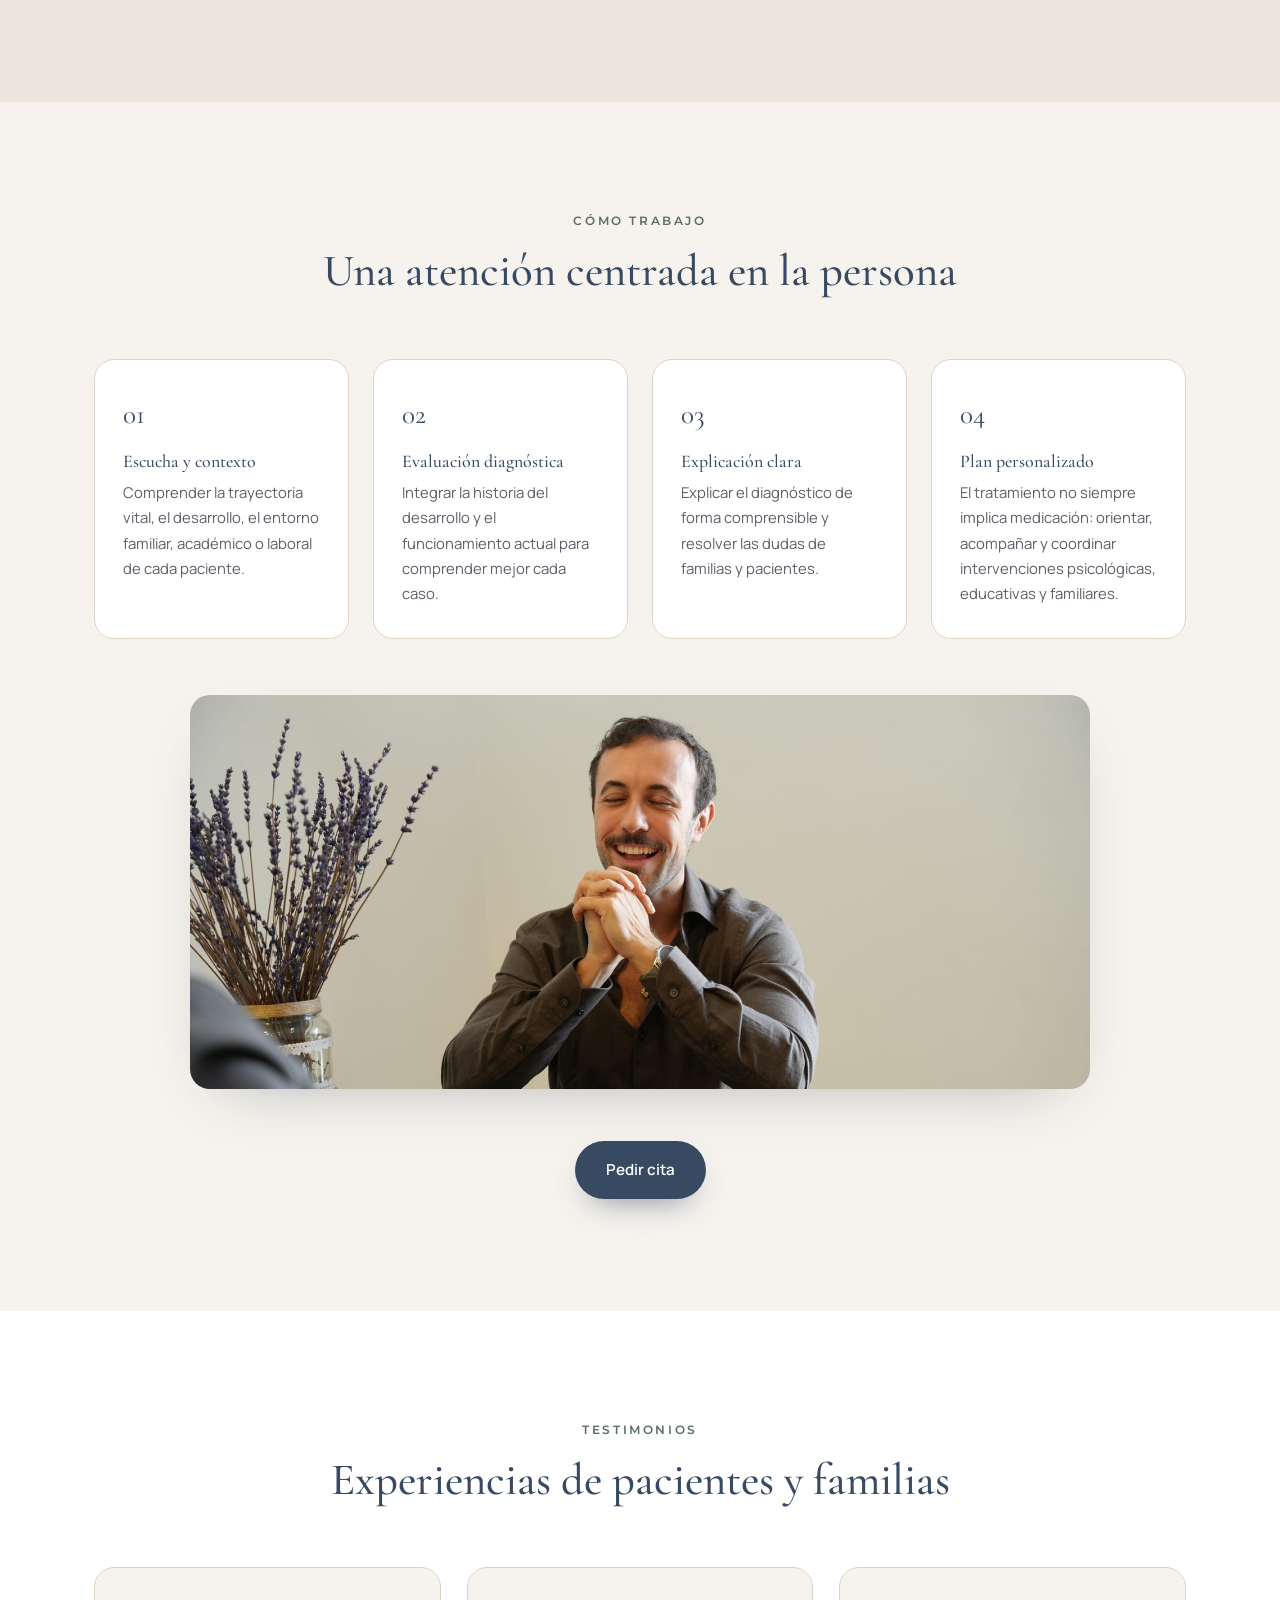
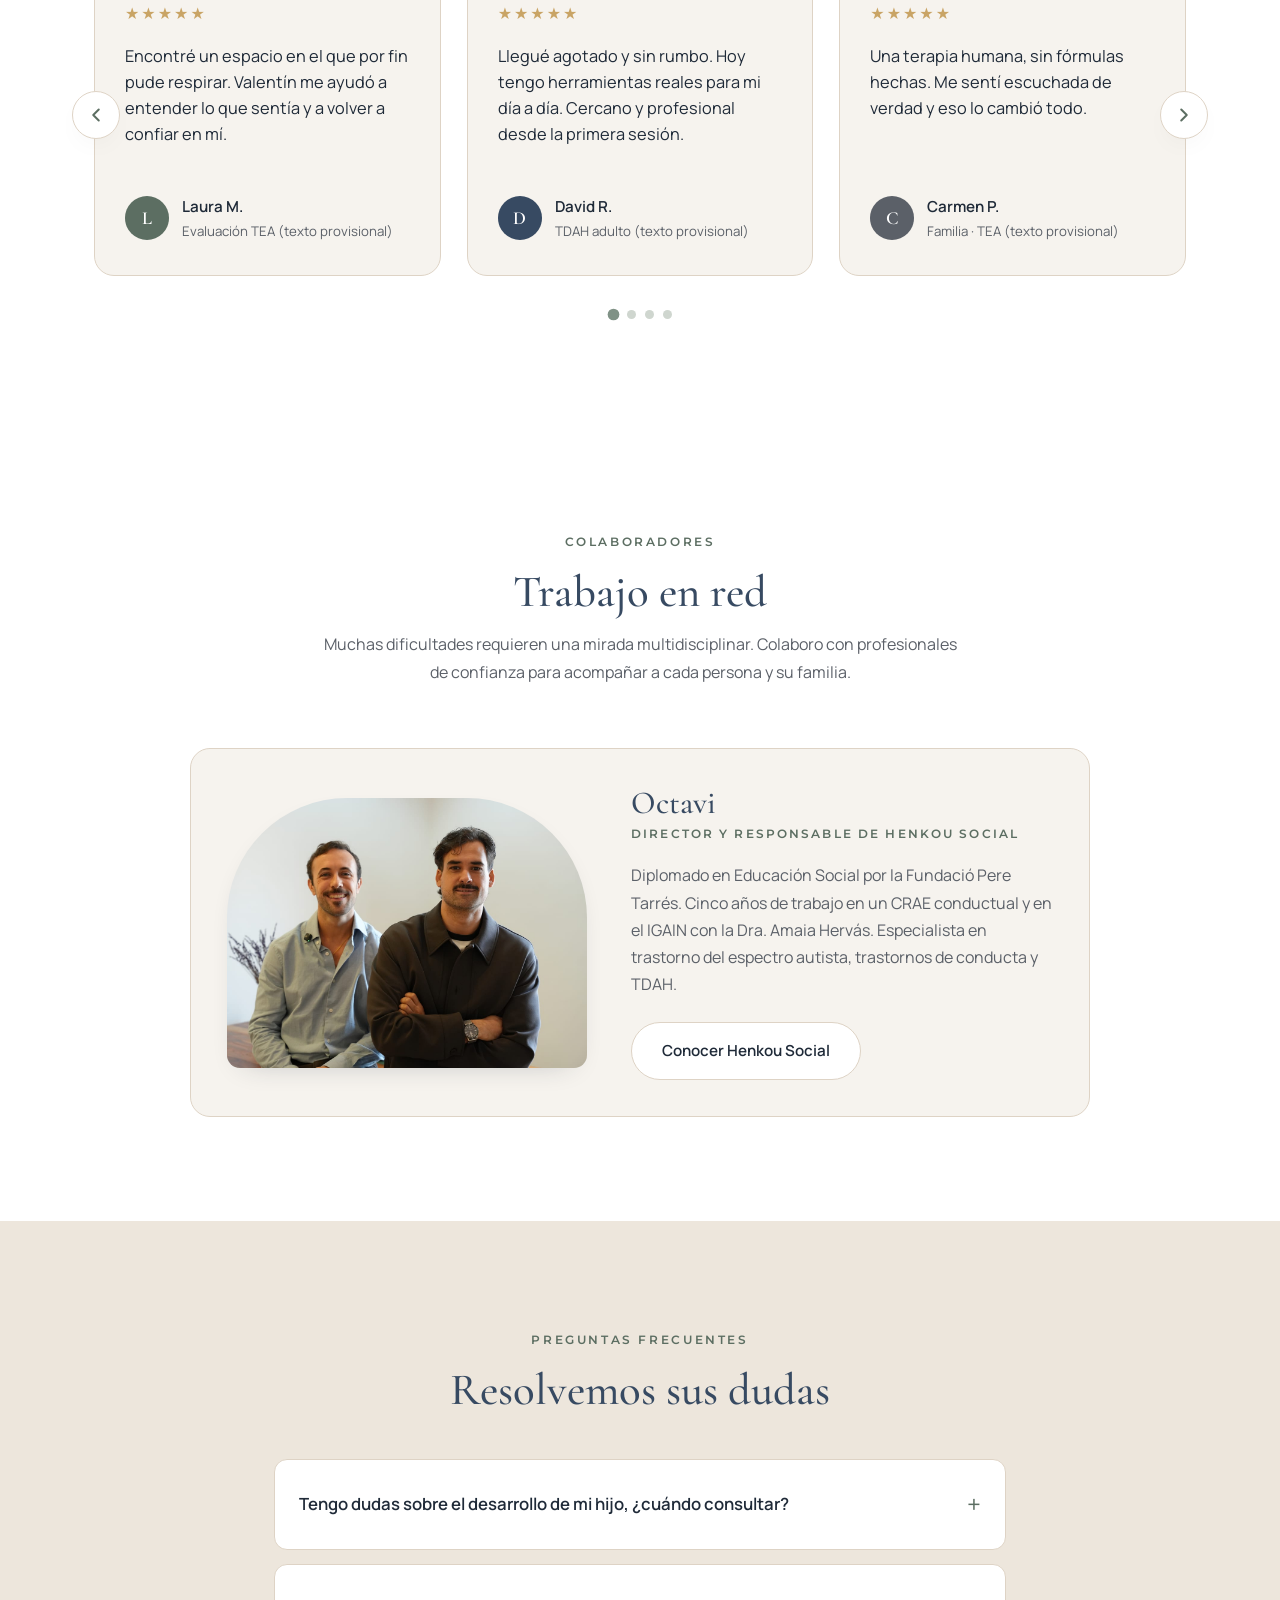
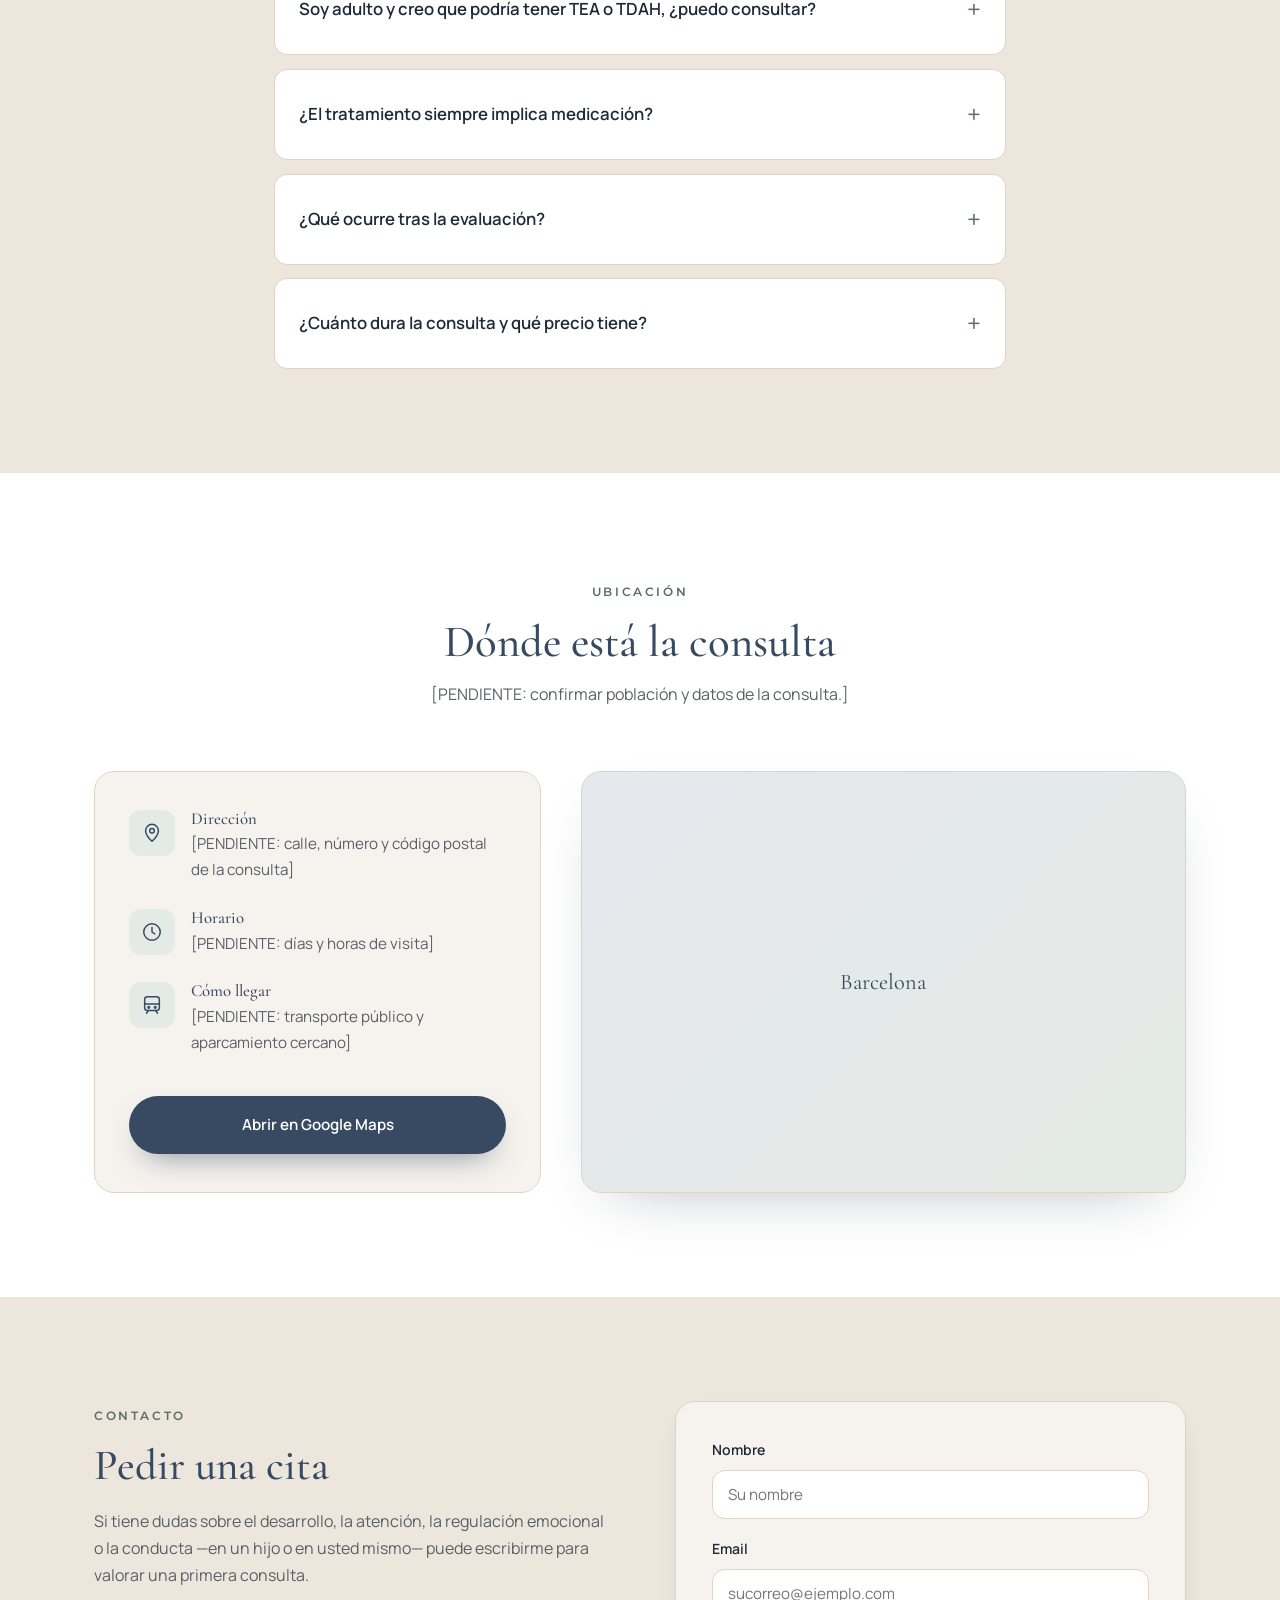
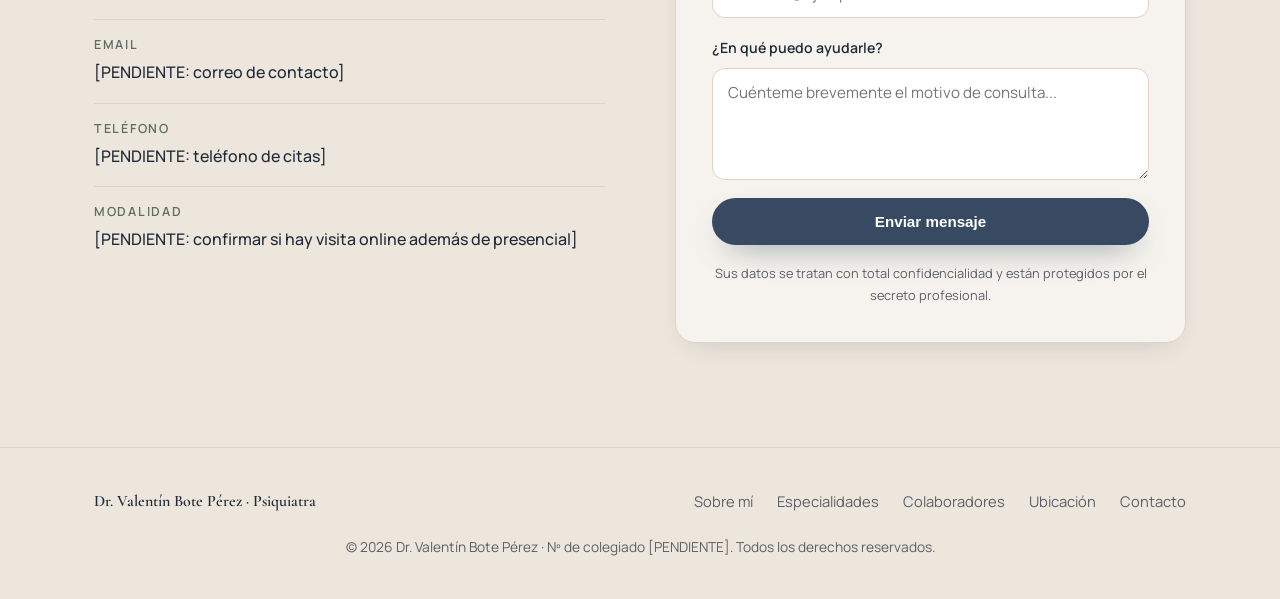
==== commit d1c468ea: "Fotos de la sesión profesional e iconos de línea; versión previa en /version-anterior/ Co-Authored-B" ====
--- a/index.html
+++ b/index.html
@@ -218,6 +218,7 @@
             <p>El tratamiento no siempre implica medicación: orientar, acompañar y coordinar intervenciones psicológicas, educativas y familiares.</p>
           </li>
         </ol>
+        <div class="process__photo" role="img" aria-label="El Dr. Bote en su consulta"></div>
         <div class="process__cta">
           <a href="#contacto" class="btn btn--primary">Pedir cita</a>
         </div>
@@ -311,7 +312,7 @@
         </div>
 
         <article class="partner">
-          <div class="partner__photo" role="img" aria-label="Foto de Octavi, director de Henkou Social"></div>
+          <div class="partner__photo" role="img" aria-label="Octavi y el Dr. Valentín Bote en la consulta"></div>
           <div class="partner__body">
             <h3>Octavi</h3>
             <p class="partner__role">Director y responsable de Henkou Social</p>
@@ -371,21 +372,21 @@
         <div class="location__inner">
           <div class="location__info">
             <div class="location__row">
-              <span class="location__icon" aria-hidden="true">📍</span>
+              <span class="location__icon"><svg viewBox="0 0 24 24" width="22" height="22" fill="none" stroke="currentColor" stroke-width="1.6" stroke-linecap="round" stroke-linejoin="round" aria-hidden="true"><path d="M12 21s-7-6.3-7-11.5a7 7 0 0 1 14 0C19 14.7 12 21 12 21z"/><circle cx="12" cy="9.5" r="2.5"/></svg></span>
               <div>
                 <h3>Dirección</h3>
                 <p>[PENDIENTE: calle, número y código postal de la consulta]</p>
               </div>
             </div>
             <div class="location__row">
-              <span class="location__icon" aria-hidden="true">🕑</span>
+              <span class="location__icon"><svg viewBox="0 0 24 24" width="22" height="22" fill="none" stroke="currentColor" stroke-width="1.6" stroke-linecap="round" stroke-linejoin="round" aria-hidden="true"><circle cx="12" cy="12" r="9"/><path d="M12 7v5l3 2"/></svg></span>
               <div>
                 <h3>Horario</h3>
                 <p>[PENDIENTE: días y horas de visita]</p>
               </div>
             </div>
             <div class="location__row">
-              <span class="location__icon" aria-hidden="true">🚇</span>
+              <span class="location__icon"><svg viewBox="0 0 24 24" width="22" height="22" fill="none" stroke="currentColor" stroke-width="1.6" stroke-linecap="round" stroke-linejoin="round" aria-hidden="true"><rect x="4" y="3" width="16" height="15" rx="3"/><path d="M4 11h16M8 18l-2 3M16 18l2 3"/><circle cx="8.5" cy="14.5" r="1"/><circle cx="15.5" cy="14.5" r="1"/></svg></span>
               <div>
                 <h3>Cómo llegar</h3>
                 <p>[PENDIENTE: transporte público y aparcamiento cercano]</p>
@@ -395,7 +396,7 @@
           </div>
 
           <div class="location__map">
-            <span class="location__map-fallback" aria-hidden="true">📍 Barcelona</span>
+            <span class="location__map-fallback" aria-hidden="true">Barcelona</span>
             <iframe
               title="Mapa de la ubicación de la consulta en Barcelona"
               src="https://www.google.com/maps?q=Barcelona%2C+Espa%C3%B1a&z=14&hl=es&output=embed"
--- a/styles.css
+++ b/styles.css
@@ -179,7 +179,7 @@
   /* La foto se recorta para mostrar solo a la persona (centro-superior). */
   /* Si el archivo aún no existe, se ve el degradado de reserva. */
   background:
-    url('assets/valentin-hero.png') center center / cover no-repeat,
+    url('assets/hero.jpg') center center / cover no-repeat,
     linear-gradient(135deg, #e7eee4, #d6e2e6);
 }
 
@@ -235,7 +235,7 @@
   border-radius: var(--radius); overflow: hidden;
   box-shadow: var(--shadow); aspect-ratio: 1 / 1;
   background:
-    url('assets/valentin-hero.png') center center / cover no-repeat,
+    url('assets/about.jpg') center center / cover no-repeat,
     linear-gradient(135deg, #dce8ea, #e3dcea);
 }
 .about__text h2 { font-size: clamp(2rem, 4vw, 2.7rem); margin-bottom: 20px; }
@@ -362,17 +362,17 @@
 /* ===== Colaboradores ===== */
 .partners { background: var(--white); }
 .partner {
-  display: grid; grid-template-columns: 280px 1fr; gap: 48px; align-items: center;
+  display: grid; grid-template-columns: 360px 1fr; gap: 44px; align-items: center;
   max-width: 900px; margin: 0 auto;
   background: var(--cream); border: 1px solid var(--line);
   border-radius: var(--radius); padding: 36px;
 }
 .partner > * { min-width: 0; }
 .partner__photo {
-  aspect-ratio: 1 / 1; width: 100%;
+  aspect-ratio: 4 / 3; width: 100%;
   /* «El arco» de la guía: un extremo redondeado */
-  border-radius: 160px 160px var(--radius-sm) var(--radius-sm);
-  background: url('assets/octavi.jpg') center 30% / cover no-repeat, var(--cream-2);
+  border-radius: 120px 120px var(--radius-sm) var(--radius-sm);
+  background: url('assets/octavi-valentin.jpg') center center / cover no-repeat, var(--cream-2);
   box-shadow: var(--shadow-sm);
 }
 .partner__body h3 { font-size: 2rem; margin-bottom: 4px; }
@@ -383,6 +383,14 @@
 }
 .partner__body p:not(.partner__role) { color: var(--ink-soft); margin-bottom: 24px; }
 
+/* Franja de foto en «Cómo trabajo» */
+.process__photo {
+  margin: 56px auto 0; max-width: 900px;
+  aspect-ratio: 16 / 7; border-radius: var(--radius);
+  background: url('assets/consulta.jpg') center 40% / cover no-repeat, var(--cream-2);
+  box-shadow: var(--shadow);
+}
+
 /* ===== Ubicación ===== */
 .location { background: var(--white); }
 .location__inner {
@@ -399,7 +407,7 @@
   flex-shrink: 0;
   display: inline-flex; align-items: center; justify-content: center;
   width: 46px; height: 46px; border-radius: 12px;
-  background: var(--sage-soft); font-size: 1.25rem;
+  background: var(--sage-soft); color: var(--blue);
 }
 .location__row h3 { font-size: 1.05rem; margin-bottom: 3px; }
 .location__row p { color: var(--ink-soft); font-size: 0.95rem; }
@@ -526,7 +534,7 @@
 @media (max-width: 940px) {
   .hero__inner, .about__inner, .contact__inner { grid-template-columns: 1fr; gap: 52px; }
   .hero__media, .about__media { width: 100%; max-width: 380px; margin: 0 auto; }
-  .partner { grid-template-columns: 220px 1fr; gap: 32px; }
+  .partner { grid-template-columns: 280px 1fr; gap: 28px; }
   .values__grid { grid-template-columns: repeat(2, 1fr); gap: 30px; }
   .services__grid { grid-template-columns: repeat(2, 1fr); }
   .steps { grid-template-columns: repeat(2, 1fr); }
@@ -564,7 +572,7 @@
   .container { padding-left: 18px; padding-right: 18px; }
   .contact__form { padding: 24px; }
   .partner { grid-template-columns: 1fr; gap: 26px; padding: 26px; text-align: center; }
-  .partner__photo { max-width: 240px; margin: 0 auto; }
+  .partner__photo { max-width: 340px; margin: 0 auto; }
   .services__grid, .steps, .values__grid { grid-template-columns: 1fr; }
   .about__creds { grid-template-columns: 1fr; }
   /* 1 tarjeta visible en móvil */
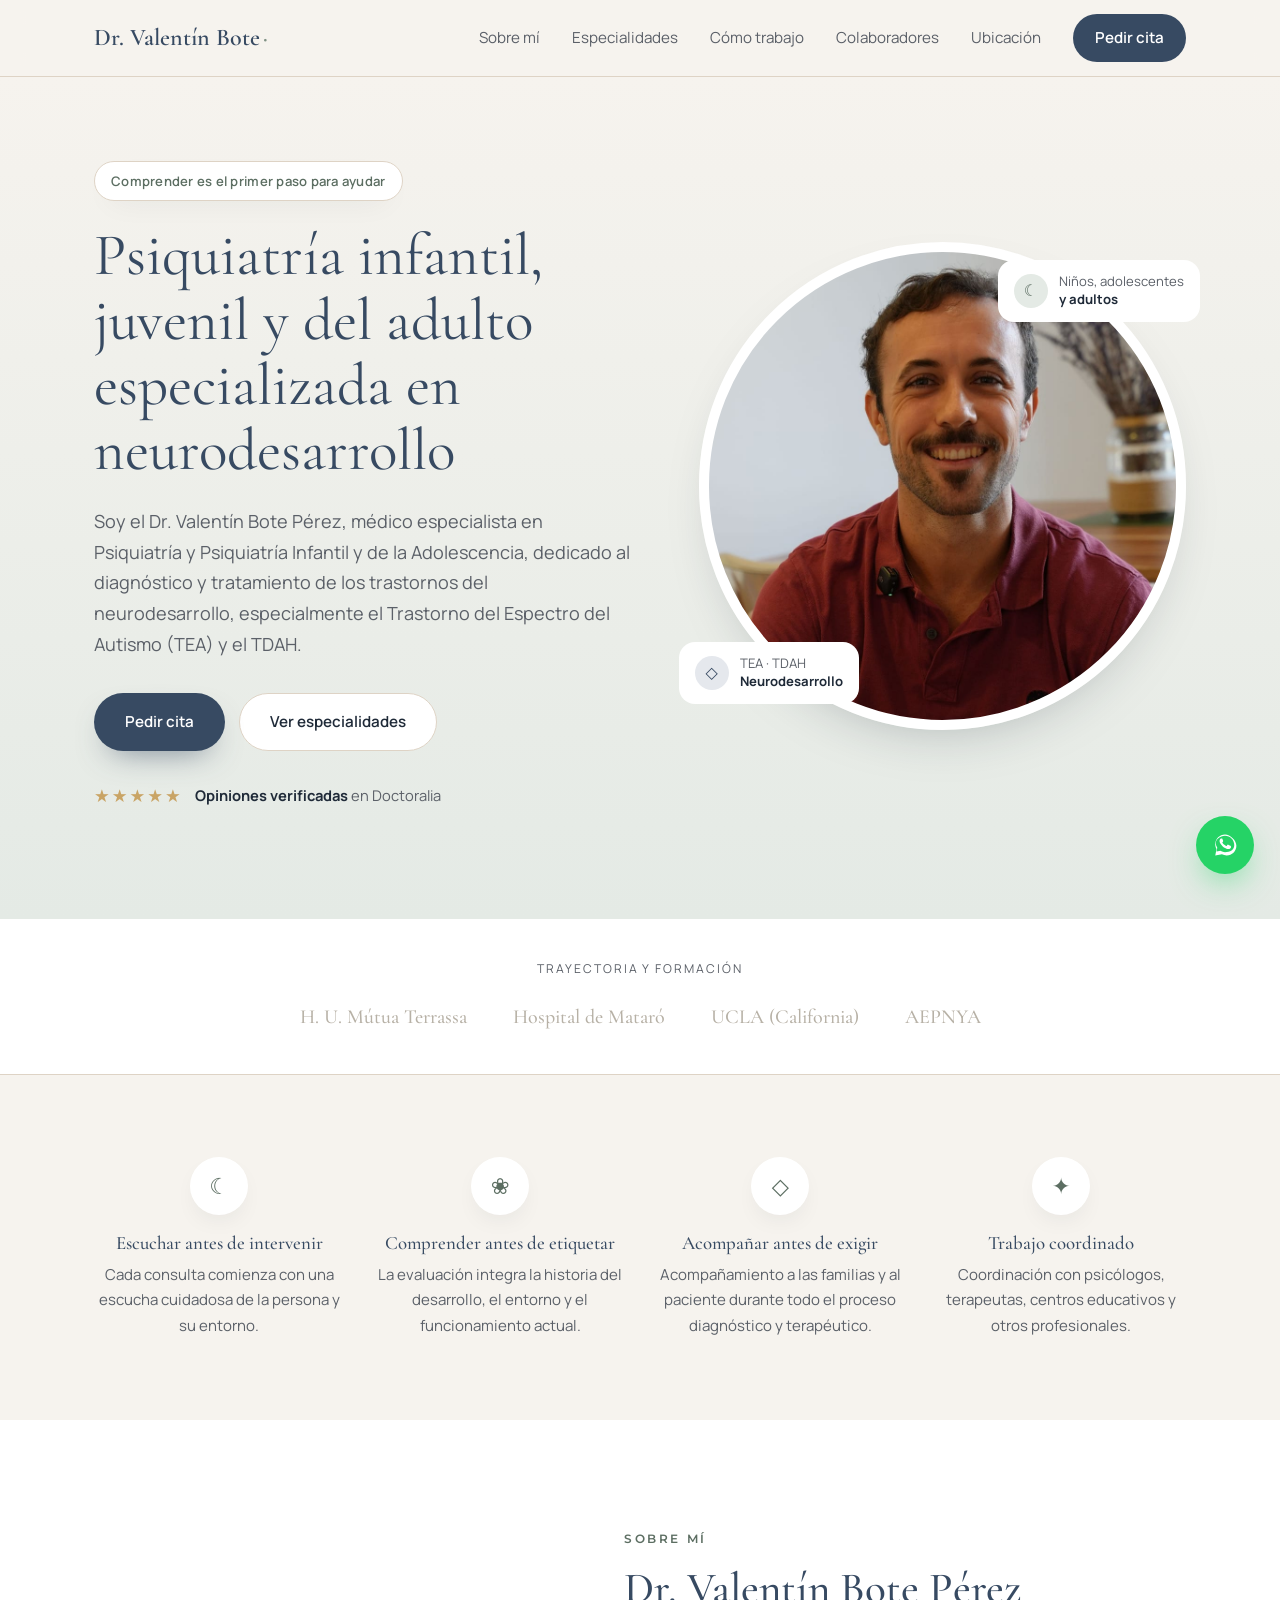
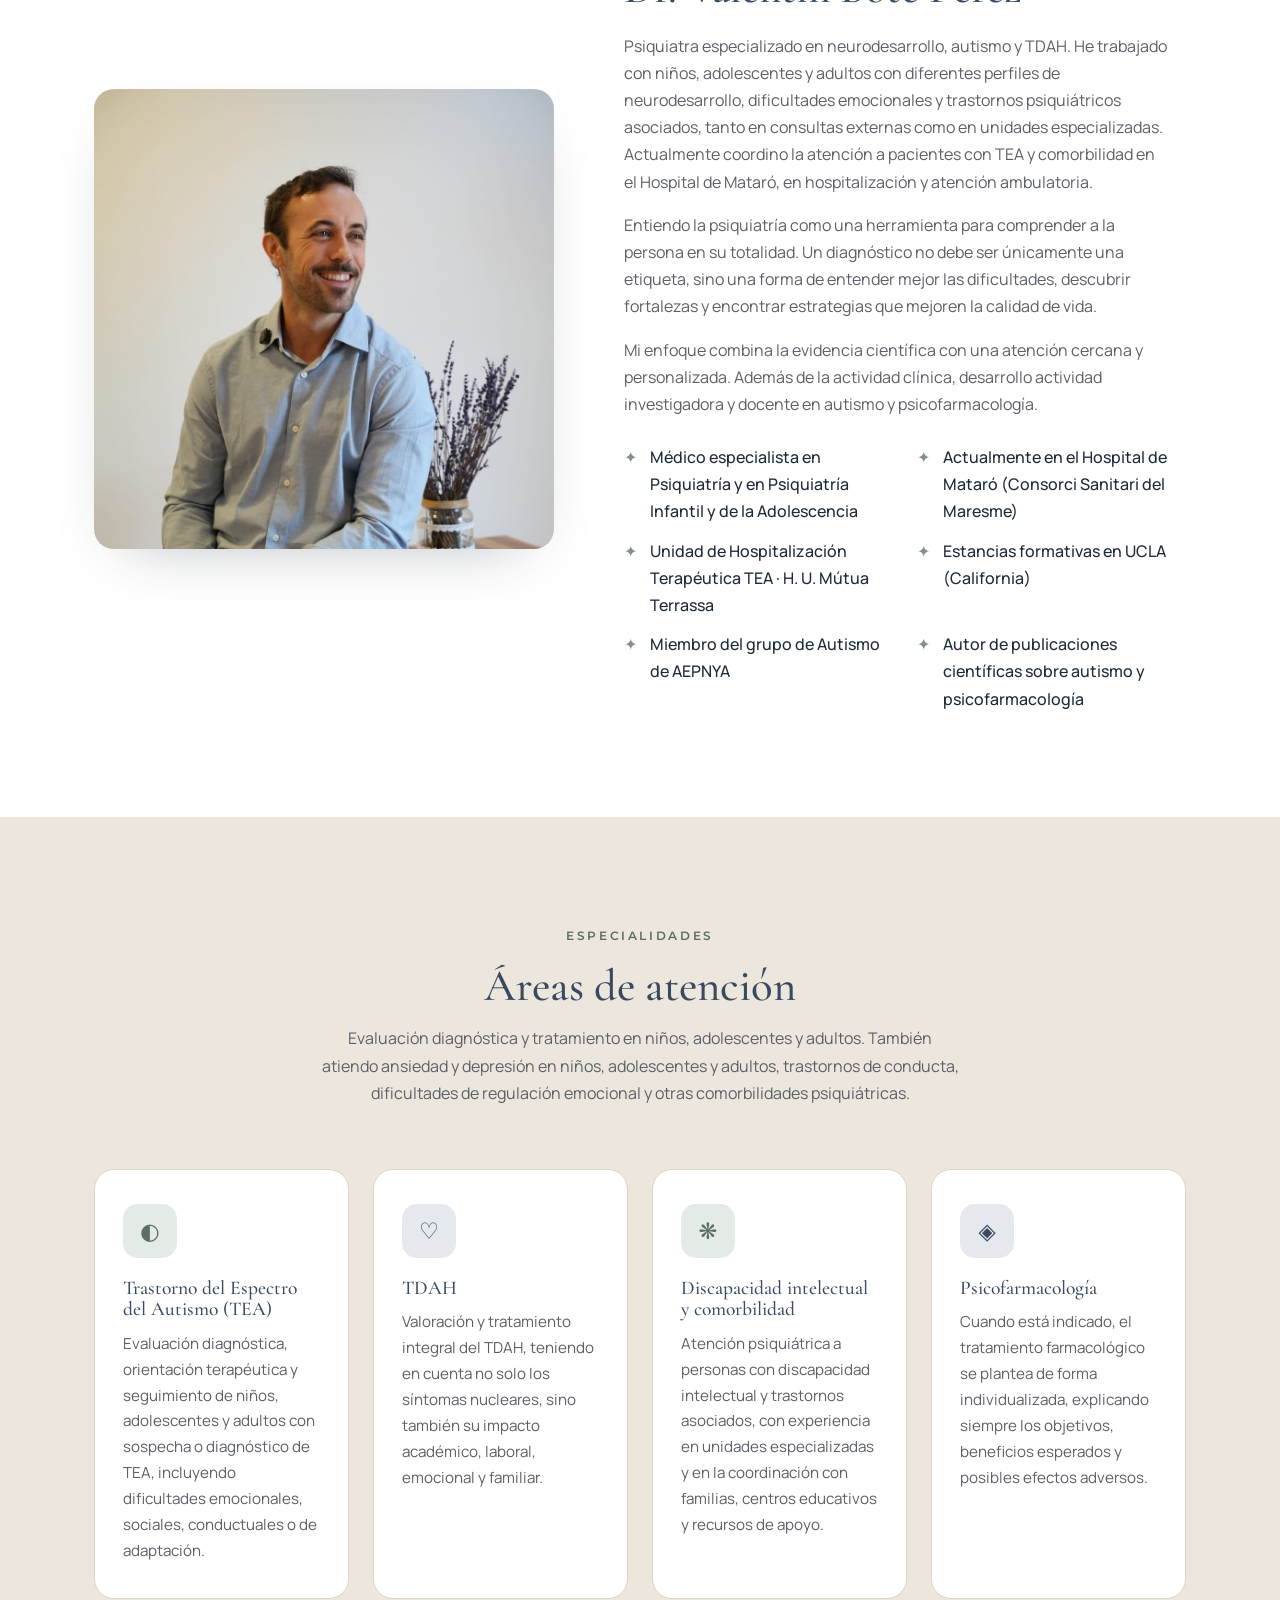
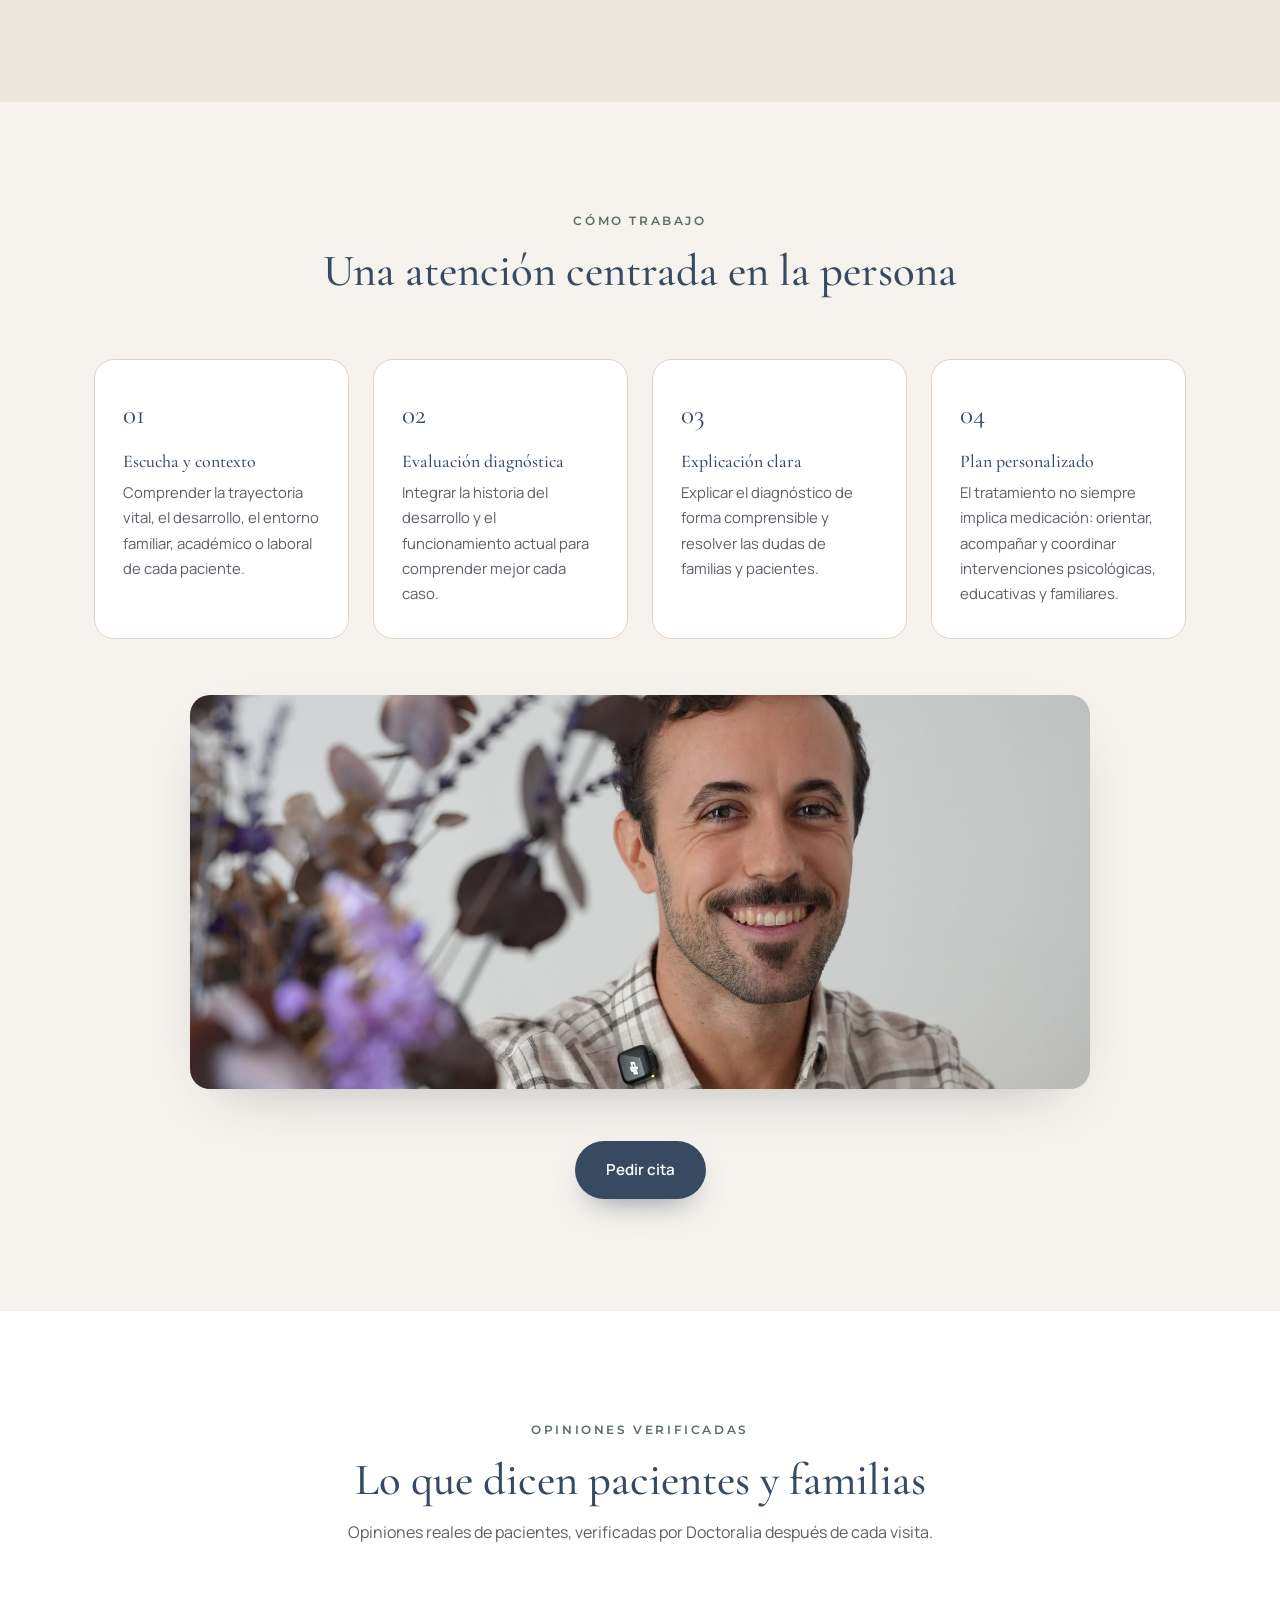
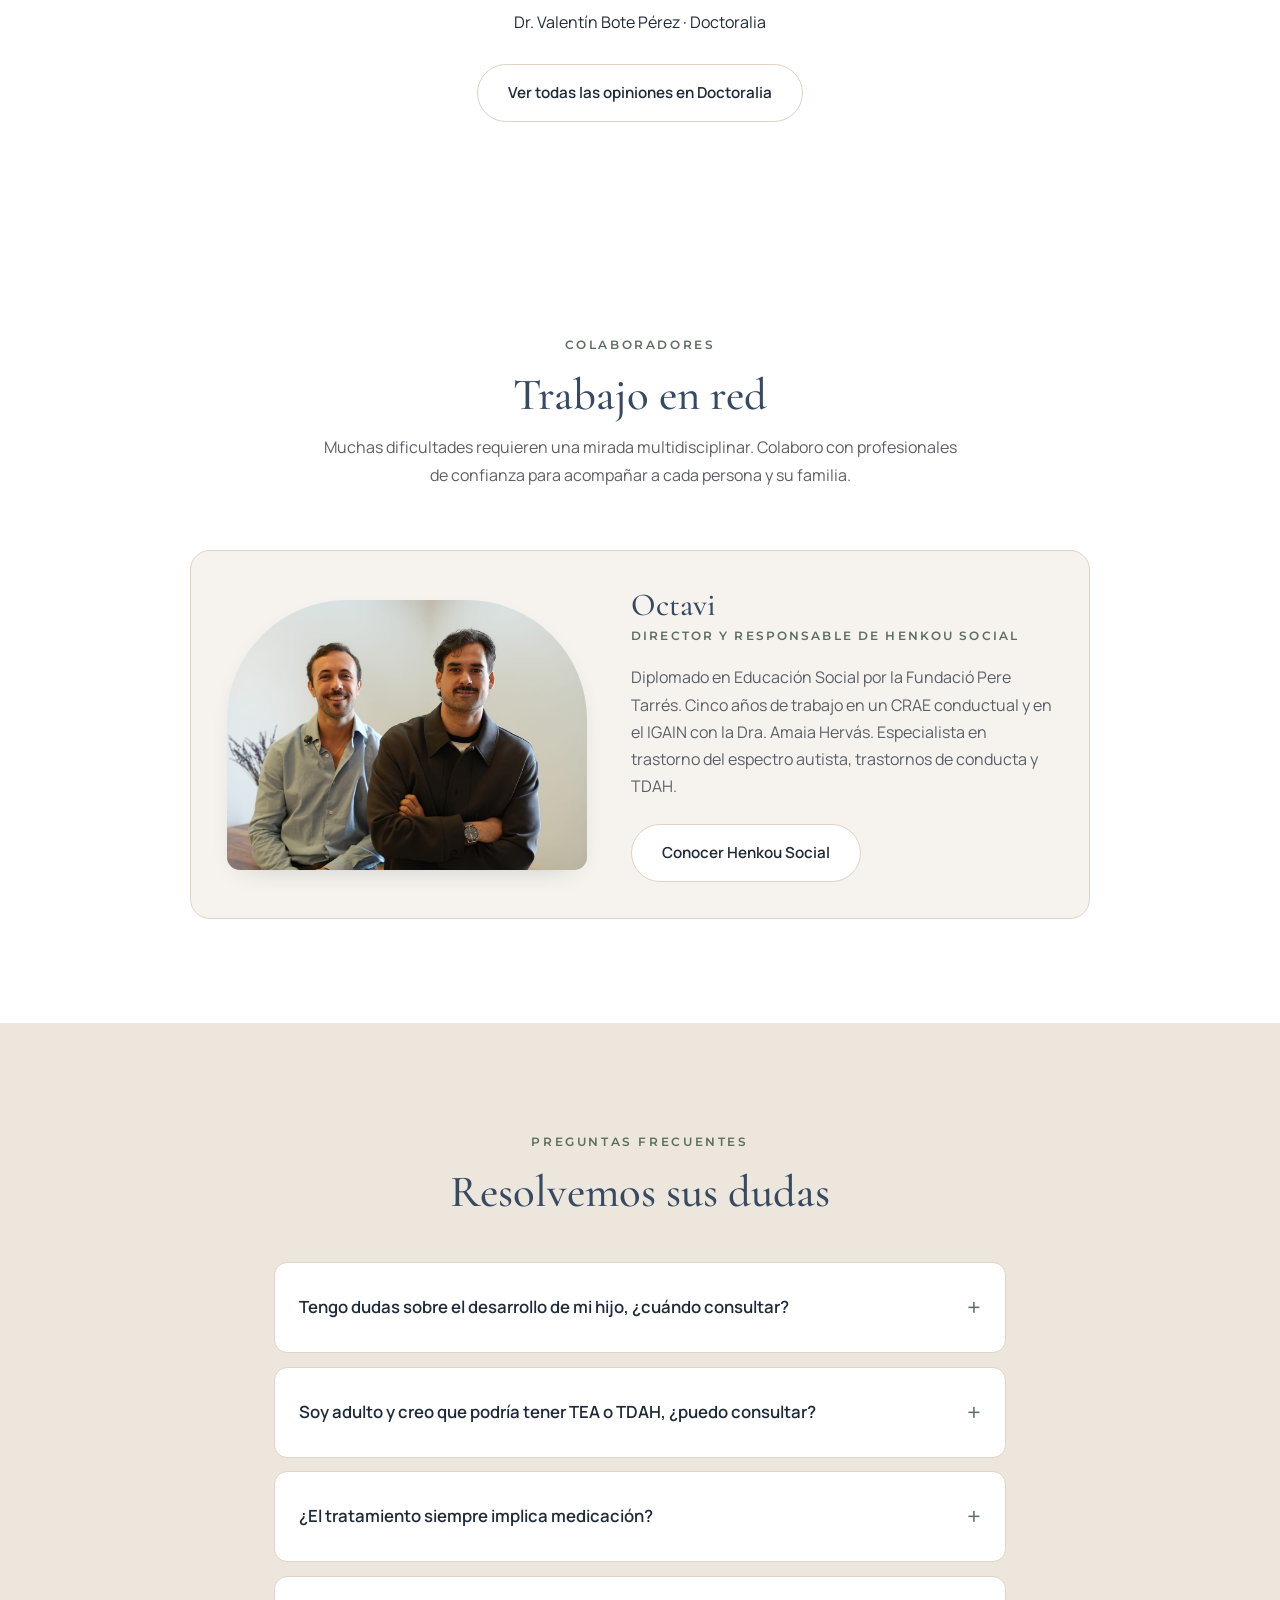
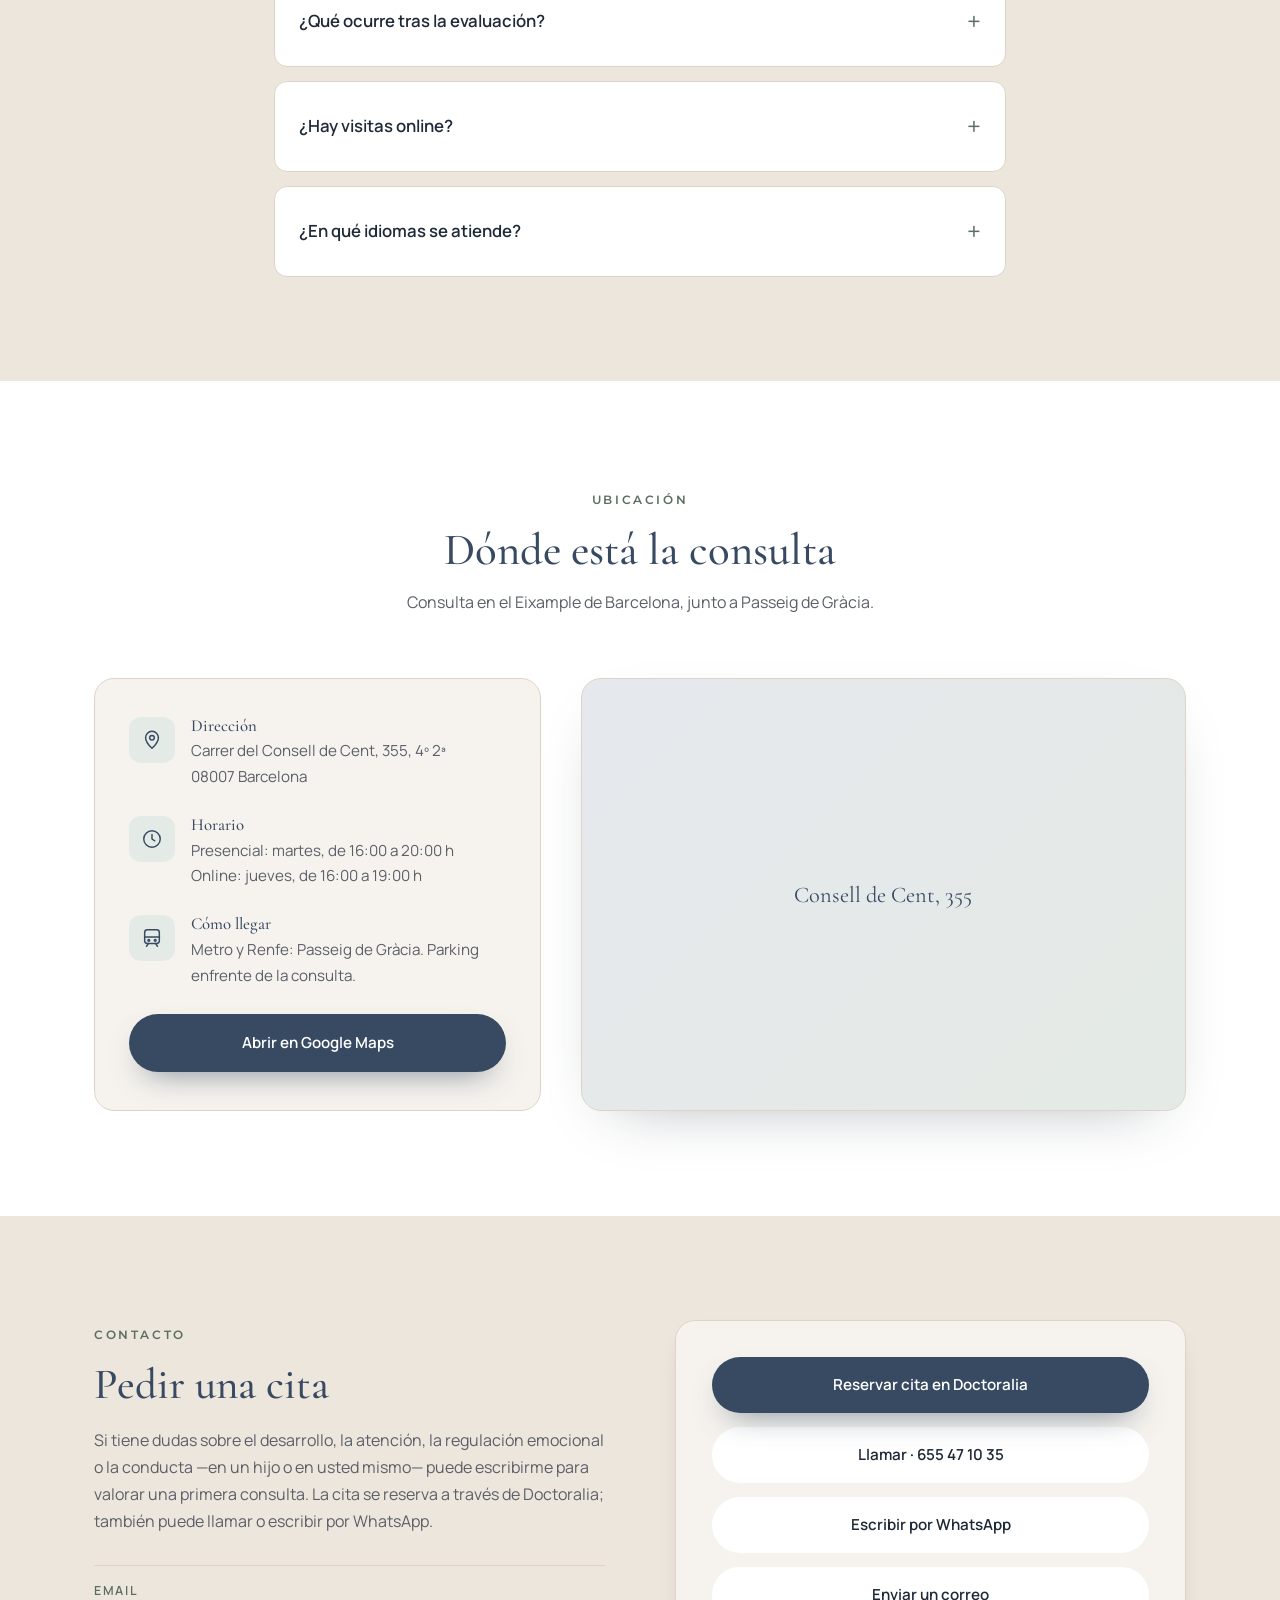
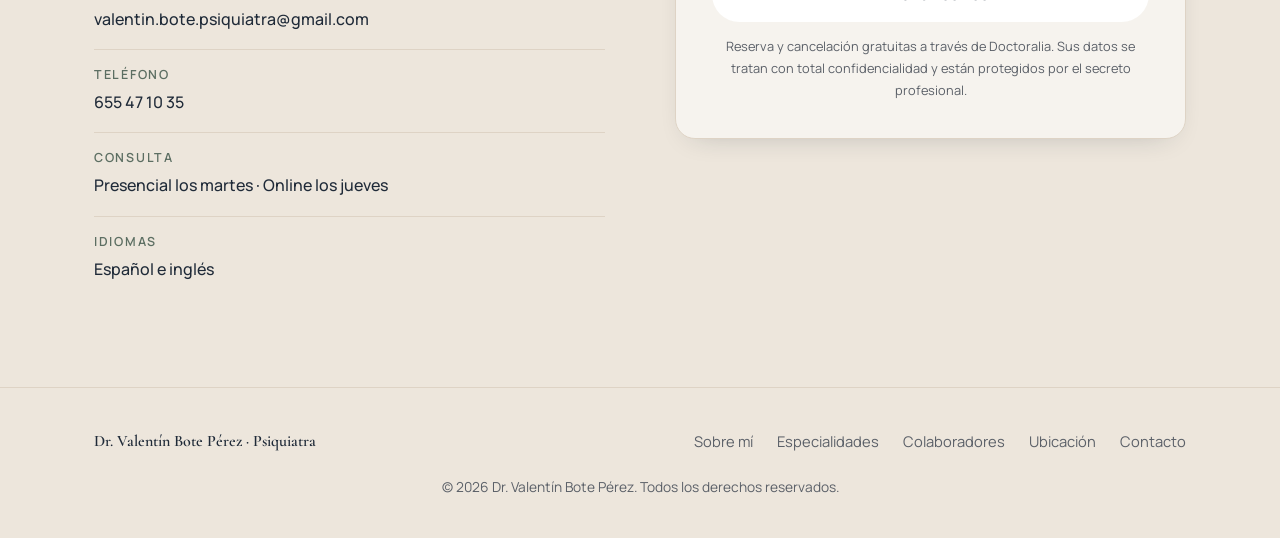
==== commit 796ffc19: "Datos reales del cliente y opiniones verificadas de Doctoralia (actual, pro e inmersiva) Co-Authored" ====
--- a/index.html
+++ b/index.html
@@ -22,7 +22,7 @@
         <a href="#proceso">Cómo trabajo</a>
         <a href="#colaboradores">Colaboradores</a>
         <a href="#ubicacion">Ubicación</a>
-        <a href="#contacto" class="nav__cta">Pedir cita</a>
+        <a href="https://www.doctoralia.es/z/rVwf8S" target="_blank" rel="noopener" class="nav__cta">Pedir cita</a>
       </nav>
       <button class="nav__toggle" id="navToggle" aria-label="Abrir menú" aria-expanded="false" aria-controls="navLinks">
         <span></span><span></span><span></span>
@@ -45,15 +45,13 @@
             Trastorno del Espectro del Autismo (TEA) y el TDAH.
           </p>
           <div class="hero__actions">
-            <a href="#contacto" class="btn btn--primary">Pedir cita</a>
+            <a href="https://www.doctoralia.es/z/rVwf8S" target="_blank" rel="noopener" class="btn btn--primary">Pedir cita</a>
             <a href="#servicios" class="btn btn--ghost">Ver especialidades</a>
           </div>
 
           <div class="trust">
-            <div class="trust__stars" aria-label="Valoración 5 sobre 5 en Google">
-              ★★★★★
-            </div>
-            <p class="trust__text"><strong>4,9/5</strong> · +120 reseñas en Google</p>
+            <div class="trust__stars" aria-label="Valoración 5 sobre 5 en Doctoralia">★★★★★</div>
+            <p class="trust__text"><a href="https://www.doctoralia.es/z/rVwf8S" target="_blank" rel="noopener"><strong>Opiniones verificadas</strong> en Doctoralia</a></p>
           </div>
         </div>
 
@@ -158,8 +156,8 @@
           <h2>Áreas de atención</h2>
           <p class="section__sub">
             Evaluación diagnóstica y tratamiento en niños, adolescentes y adultos.
-            También atiendo dificultades asociadas: ansiedad y depresión, regulación
-            emocional, problemas de conducta, dificultades de adaptación y
+            También atiendo ansiedad y depresión en niños, adolescentes y adultos,
+            trastornos de conducta, dificultades de regulación emocional y otras
             comorbilidades psiquiátricas.
           </p>
         </div>
@@ -177,8 +175,8 @@
           </article>
           <article class="card">
             <span class="card__icon" aria-hidden="true">❋</span>
-            <h3>Neurodesarrollo</h3>
-            <p>Evaluación de dificultades relacionadas con la atención, aprendizaje, comunicación social, regulación emocional y adaptación al entorno.</p>
+            <h3>Discapacidad intelectual y comorbilidad</h3>
+            <p>Atención psiquiátrica a personas con discapacidad intelectual y trastornos asociados, con experiencia en unidades especializadas y en la coordinación con familias, centros educativos y recursos de apoyo.</p>
           </article>
           <article class="card">
             <span class="card__icon" aria-hidden="true">◈</span>
@@ -220,82 +218,25 @@
         </ol>
         <div class="process__photo" role="img" aria-label="El Dr. Bote en su consulta"></div>
         <div class="process__cta">
-          <a href="#contacto" class="btn btn--primary">Pedir cita</a>
-        </div>
-      </div>
-    </section>
-
-    <!-- ===== Testimonios ===== -->
+          <a href="https://www.doctoralia.es/z/rVwf8S" target="_blank" rel="noopener" class="btn btn--primary">Pedir cita</a>
+        </div>
+      </div>
+    </section>
+
+    <!-- ===== Opiniones verificadas (Doctoralia) ===== -->
     <section class="testimonials section" id="testimonios">
       <div class="container">
         <div class="section__head">
-          <span class="eyebrow">Testimonios</span>
-          <h2>Experiencias de pacientes y familias</h2>
-        </div>
-        <div class="carousel" id="reviews">
-          <button class="carousel__arrow carousel__arrow--prev" aria-label="Reseña anterior">
-            <svg viewBox="0 0 24 24" width="22" height="22" fill="none" stroke="currentColor" stroke-width="2.2" stroke-linecap="round" stroke-linejoin="round"><path d="M15 18l-6-6 6-6"/></svg>
-          </button>
-
-          <div class="carousel__viewport">
-            <div class="carousel__track" id="reviewsTrack">
-              <figure class="quote-card">
-                <div class="quote-card__stars">★★★★★</div>
-                <blockquote>Encontré un espacio en el que por fin pude respirar. Valentín me ayudó a entender lo que sentía y a volver a confiar en mí.</blockquote>
-                <figcaption>
-                  <span class="avatar" aria-hidden="true">L</span>
-                  <span>Laura M.<small>Evaluación TEA (texto provisional)</small></span>
-                </figcaption>
-              </figure>
-              <figure class="quote-card">
-                <div class="quote-card__stars">★★★★★</div>
-                <blockquote>Llegué agotado y sin rumbo. Hoy tengo herramientas reales para mi día a día. Cercano y profesional desde la primera sesión.</blockquote>
-                <figcaption>
-                  <span class="avatar" aria-hidden="true">D</span>
-                  <span>David R.<small>TDAH adulto (texto provisional)</small></span>
-                </figcaption>
-              </figure>
-              <figure class="quote-card">
-                <div class="quote-card__stars">★★★★★</div>
-                <blockquote>Una terapia humana, sin fórmulas hechas. Me sentí escuchada de verdad y eso lo cambió todo.</blockquote>
-                <figcaption>
-                  <span class="avatar" aria-hidden="true">C</span>
-                  <span>Carmen P.<small>Familia · TEA (texto provisional)</small></span>
-                </figcaption>
-              </figure>
-              <figure class="quote-card">
-                <div class="quote-card__stars">★★★★★</div>
-                <blockquote>Después de meses dándole vueltas, por fin entendí de dónde venía mi malestar. Un trato muy cercano y sin juicios.</blockquote>
-                <figcaption>
-                  <span class="avatar" aria-hidden="true">M</span>
-                  <span>Marta S.<small>Neurodesarrollo (texto provisional)</small></span>
-                </figcaption>
-              </figure>
-              <figure class="quote-card">
-                <div class="quote-card__stars">★★★★★</div>
-                <blockquote>Valentín me dio herramientas concretas para gestionar la ansiedad en el trabajo. Noté el cambio en pocas semanas.</blockquote>
-                <figcaption>
-                  <span class="avatar" aria-hidden="true">J</span>
-                  <span>Javier T.<small>TDAH (texto provisional)</small></span>
-                </figcaption>
-              </figure>
-              <figure class="quote-card">
-                <div class="quote-card__stars">★★★★★</div>
-                <blockquote>Recomendable al 100%. Profesional, empático y muy claro. Salgo de cada sesión con algo útil en lo que trabajar.</blockquote>
-                <figcaption>
-                  <span class="avatar" aria-hidden="true">N</span>
-                  <span>Nuria B.<small>Evaluación diagnóstica (texto provisional)</small></span>
-                </figcaption>
-              </figure>
-            </div>
-          </div>
-
-          <button class="carousel__arrow carousel__arrow--next" aria-label="Reseña siguiente">
-            <svg viewBox="0 0 24 24" width="22" height="22" fill="none" stroke="currentColor" stroke-width="2.2" stroke-linecap="round" stroke-linejoin="round"><path d="M9 18l6-6-6-6"/></svg>
-          </button>
-
-          <div class="carousel__dots" id="reviewsDots" aria-hidden="true"></div>
-        </div>
+          <span class="eyebrow">Opiniones verificadas</span>
+          <h2>Lo que dicen pacientes y familias</h2>
+          <p class="section__sub">Opiniones reales de pacientes, verificadas por Doctoralia después de cada visita.</p>
+        </div>
+
+          <div class="doctoralia">
+            <a id="zl-url" class="zl-url" href="https://www.doctoralia.es/z/rVwf8S" rel="nofollow noopener" target="_blank" data-zlw-doctor="valentin-bote-perez" data-zlw-type="big_with_calendar" data-zlw-opinion="true" data-zlw-hide-branding="false" data-zlw-saas-only="false" data-zlw-a11y-title="Reserva de cita y opiniones en Doctoralia">Dr. Valentín Bote Pérez · Doctoralia</a>
+            <script>!function($_x,_s,id){var js,fjs=$_x.getElementsByTagName(_s)[0];if(!$_x.getElementById(id)){js=$_x.createElement(_s);js.id=id;js.src="//platform.docplanner.com/js/widget.js";fjs.parentNode.insertBefore(js,fjs);}}(document,"script","zl-widget-s");</script>
+            <p class="doctoralia__link"><a class="btn btn--ghost" href="https://www.doctoralia.es/z/rVwf8S" target="_blank" rel="noopener">Ver todas las opiniones en Doctoralia</a></p>
+          </div>
       </div>
     </section>
 
@@ -353,8 +294,12 @@
             <p>Se explica el diagnóstico de forma clara y comprensible, se resuelven las dudas de la familia y del paciente, y se establecen objetivos realistas y personalizados, trabajando de forma coordinada con psicólogos, terapeutas y centros educativos cuando es necesario.</p>
           </details>
           <details class="faq__item">
-            <summary>¿Cuánto dura la consulta y qué precio tiene?</summary>
-            <p>[PENDIENTE: indicar duración de la primera visita y de las visitas de seguimiento, así como tarifas.]</p>
+            <summary>¿Hay visitas online?</summary>
+            <p>Sí. Las videoconsultas se realizan los jueves, de 16:00 a 19:00 h. Las visitas presenciales son los martes, de 16:00 a 20:00 h, en la consulta de Barcelona.</p>
+          </details>
+          <details class="faq__item">
+            <summary>¿En qué idiomas se atiende?</summary>
+            <p>Las visitas pueden realizarse en español o en inglés.</p>
           </details>
         </div>
       </div>
@@ -366,7 +311,7 @@
         <div class="section__head">
           <span class="eyebrow">Ubicación</span>
           <h2>Dónde está la consulta</h2>
-          <p class="section__sub">[PENDIENTE: confirmar población y datos de la consulta.]</p>
+          <p class="section__sub">Consulta en el Eixample de Barcelona, junto a Passeig de Gràcia.</p>
         </div>
 
         <div class="location__inner">
@@ -375,31 +320,31 @@
               <span class="location__icon"><svg viewBox="0 0 24 24" width="22" height="22" fill="none" stroke="currentColor" stroke-width="1.6" stroke-linecap="round" stroke-linejoin="round" aria-hidden="true"><path d="M12 21s-7-6.3-7-11.5a7 7 0 0 1 14 0C19 14.7 12 21 12 21z"/><circle cx="12" cy="9.5" r="2.5"/></svg></span>
               <div>
                 <h3>Dirección</h3>
-                <p>[PENDIENTE: calle, número y código postal de la consulta]</p>
+                <p>Carrer del Consell de Cent, 355, 4º 2ª<br />08007 Barcelona</p>
               </div>
             </div>
             <div class="location__row">
               <span class="location__icon"><svg viewBox="0 0 24 24" width="22" height="22" fill="none" stroke="currentColor" stroke-width="1.6" stroke-linecap="round" stroke-linejoin="round" aria-hidden="true"><circle cx="12" cy="12" r="9"/><path d="M12 7v5l3 2"/></svg></span>
               <div>
                 <h3>Horario</h3>
-                <p>[PENDIENTE: días y horas de visita]</p>
+                <p>Presencial: martes, de 16:00 a 20:00 h<br />Online: jueves, de 16:00 a 19:00 h</p>
               </div>
             </div>
             <div class="location__row">
               <span class="location__icon"><svg viewBox="0 0 24 24" width="22" height="22" fill="none" stroke="currentColor" stroke-width="1.6" stroke-linecap="round" stroke-linejoin="round" aria-hidden="true"><rect x="4" y="3" width="16" height="15" rx="3"/><path d="M4 11h16M8 18l-2 3M16 18l2 3"/><circle cx="8.5" cy="14.5" r="1"/><circle cx="15.5" cy="14.5" r="1"/></svg></span>
               <div>
                 <h3>Cómo llegar</h3>
-                <p>[PENDIENTE: transporte público y aparcamiento cercano]</p>
+                <p>Metro y Renfe: Passeig de Gràcia. Parking enfrente de la consulta.</p>
               </div>
             </div>
-            <a class="btn btn--primary" href="https://www.google.com/maps/search/?api=1&query=Barcelona,+Espa%C3%B1a" target="_blank" rel="noopener">Abrir en Google Maps</a>
+            <a class="btn btn--primary" href="https://www.google.com/maps/search/?api=1&query=Carrer+del+Consell+de+Cent+355,+08007+Barcelona" target="_blank" rel="noopener">Abrir en Google Maps</a>
           </div>
 
           <div class="location__map">
-            <span class="location__map-fallback" aria-hidden="true">Barcelona</span>
+            <span class="location__map-fallback" aria-hidden="true">Consell de Cent, 355</span>
             <iframe
-              title="Mapa de la ubicación de la consulta en Barcelona"
-              src="https://www.google.com/maps?q=Barcelona%2C+Espa%C3%B1a&z=14&hl=es&output=embed"
+              title="Mapa: Carrer del Consell de Cent, 355, Barcelona"
+              src="https://www.google.com/maps?q=Carrer+del+Consell+de+Cent+355%2C+08007+Barcelona&z=16&hl=es&output=embed"
               loading="lazy"
               referrerpolicy="no-referrer-when-downgrade"
               allowfullscreen></iframe>
@@ -417,31 +362,23 @@
           <p>
             Si tiene dudas sobre el desarrollo, la atención, la regulación
             emocional o la conducta —en un hijo o en usted mismo— puede
-            escribirme para valorar una primera consulta.
+            escribirme para valorar una primera consulta. La cita se reserva a través de Doctoralia; también puede llamar o escribir por WhatsApp.
           </p>
           <ul class="contact__list">
-            <li><span>Email</span> [PENDIENTE: correo de contacto]</li>
-            <li><span>Teléfono</span> [PENDIENTE: teléfono de citas]</li>
-            <li><span>Modalidad</span> [PENDIENTE: confirmar si hay visita online además de presencial]</li>
+            <li><span>Email</span> <a href="mailto:valentin.bote.psiquiatra@gmail.com">valentin.bote.psiquiatra@gmail.com</a></li>
+            <li><span>Teléfono</span> <a href="tel:+34655471035">655 47 10 35</a></li>
+            <li><span>Consulta</span> Presencial los martes · Online los jueves</li>
+            <li><span>Idiomas</span> Español e inglés</li>
           </ul>
         </div>
 
-        <form class="contact__form" onsubmit="return false;">
-          <label>
-            Nombre
-            <input type="text" name="nombre" placeholder="Su nombre" />
-          </label>
-          <label>
-            Email
-            <input type="email" name="email" placeholder="sucorreo@ejemplo.com" />
-          </label>
-          <label>
-            ¿En qué puedo ayudarle?
-            <textarea name="mensaje" rows="4" placeholder="Cuénteme brevemente el motivo de consulta..."></textarea>
-          </label>
-          <button type="submit" class="btn btn--primary btn--full">Enviar mensaje</button>
-          <p class="contact__privacy">Sus datos se tratan con total confidencialidad y están protegidos por el secreto profesional.</p>
-        </form>
+        <div class="contact__form contact__actions">
+          <a class="btn btn--primary btn--full" href="https://www.doctoralia.es/z/rVwf8S" target="_blank" rel="noopener">Reservar cita en Doctoralia</a>
+          <a class="btn btn--ghost btn--full" href="tel:+34655471035">Llamar · 655 47 10 35</a>
+          <a class="btn btn--ghost btn--full" href="https://wa.me/34655471035" target="_blank" rel="noopener">Escribir por WhatsApp</a>
+          <a class="btn btn--ghost btn--full" href="mailto:valentin.bote.psiquiatra@gmail.com">Enviar un correo</a>
+          <p class="contact__privacy">Reserva y cancelación gratuitas a través de Doctoralia. Sus datos se tratan con total confidencialidad y están protegidos por el secreto profesional.</p>
+        </div>
       </div>
     </section>
 
@@ -458,12 +395,12 @@
         <a href="#ubicacion">Ubicación</a>
         <a href="#contacto">Contacto</a>
       </nav>
-      <p class="footer__copy">© 2026 Dr. Valentín Bote Pérez · Nº de colegiado [PENDIENTE]. Todos los derechos reservados.</p>
+      <p class="footer__copy">© 2026 Dr. Valentín Bote Pérez. Todos los derechos reservados.</p>
     </div>
   </footer>
 
   <!-- ===== Botón flotante WhatsApp ===== -->
-  <a href="#contacto" class="wa" aria-label="Contactar por WhatsApp">
+  <a href="https://wa.me/34655471035" target="_blank" rel="noopener" class="wa" aria-label="Contactar por WhatsApp">
     <svg viewBox="0 0 32 32" width="26" height="26" aria-hidden="true" fill="currentColor">
       <path d="M16 3C9.4 3 4 8.4 4 15c0 2.1.6 4.2 1.6 6L4 29l8.2-1.5c1.7.9 3.7 1.4 5.8 1.4 6.6 0 12-5.4 12-12S22.6 3 16 3zm0 21.8c-1.8 0-3.6-.5-5.1-1.4l-.4-.2-4.9.9.9-4.8-.3-.4c-1-1.6-1.5-3.4-1.5-5.3C4.6 9.7 9.7 4.6 16 4.6S27.4 9.7 27.4 16 22.3 24.8 16 24.8zm6.3-8.1c-.3-.2-2-1-2.3-1.1-.3-.1-.5-.2-.8.2-.2.3-.9 1.1-1.1 1.3-.2.2-.4.3-.7.1-.3-.2-1.4-.5-2.7-1.7-1-.9-1.7-2-1.9-2.3-.2-.3 0-.5.1-.7l.5-.6c.2-.2.2-.3.3-.5.1-.2 0-.4 0-.6l-1-2.4c-.3-.6-.5-.5-.7-.5h-.6c-.2 0-.6.1-.9.4-.3.3-1.2 1.2-1.2 2.9s1.2 3.3 1.4 3.6c.2.2 2.5 3.8 6 5.3.8.4 1.5.6 2 .7.8.3 1.6.2 2.2.1.7-.1 2-.8 2.3-1.6.3-.8.3-1.5.2-1.6-.1-.2-.3-.2-.6-.4z"/>
     </svg>
--- a/styles.css
+++ b/styles.css
@@ -387,7 +387,7 @@
 .process__photo {
   margin: 56px auto 0; max-width: 900px;
   aspect-ratio: 16 / 7; border-radius: var(--radius);
-  background: url('assets/consulta.jpg') center 40% / cover no-repeat, var(--cream-2);
+  background: url('assets/consulta.jpg') center center / cover no-repeat, var(--cream-2);
   box-shadow: var(--shadow);
 }
 
@@ -585,3 +585,11 @@
   .footer__inner { flex-direction: column; text-align: center; }
   .footer__links { flex-wrap: wrap; justify-content: center; }
 }
+
+/* ===== Opiniones Doctoralia + acciones de contacto ===== */
+.doctoralia { max-width: 760px; margin: 0 auto; text-align: center; }
+.doctoralia .zl-url { display: inline-block; }
+.doctoralia__link { margin-top: 28px; }
+.contact__actions { display: grid; gap: 14px; }
+.contact__actions .btn { text-align: center; justify-content: center; }
+.trust__text a:hover { color: var(--blue); }
